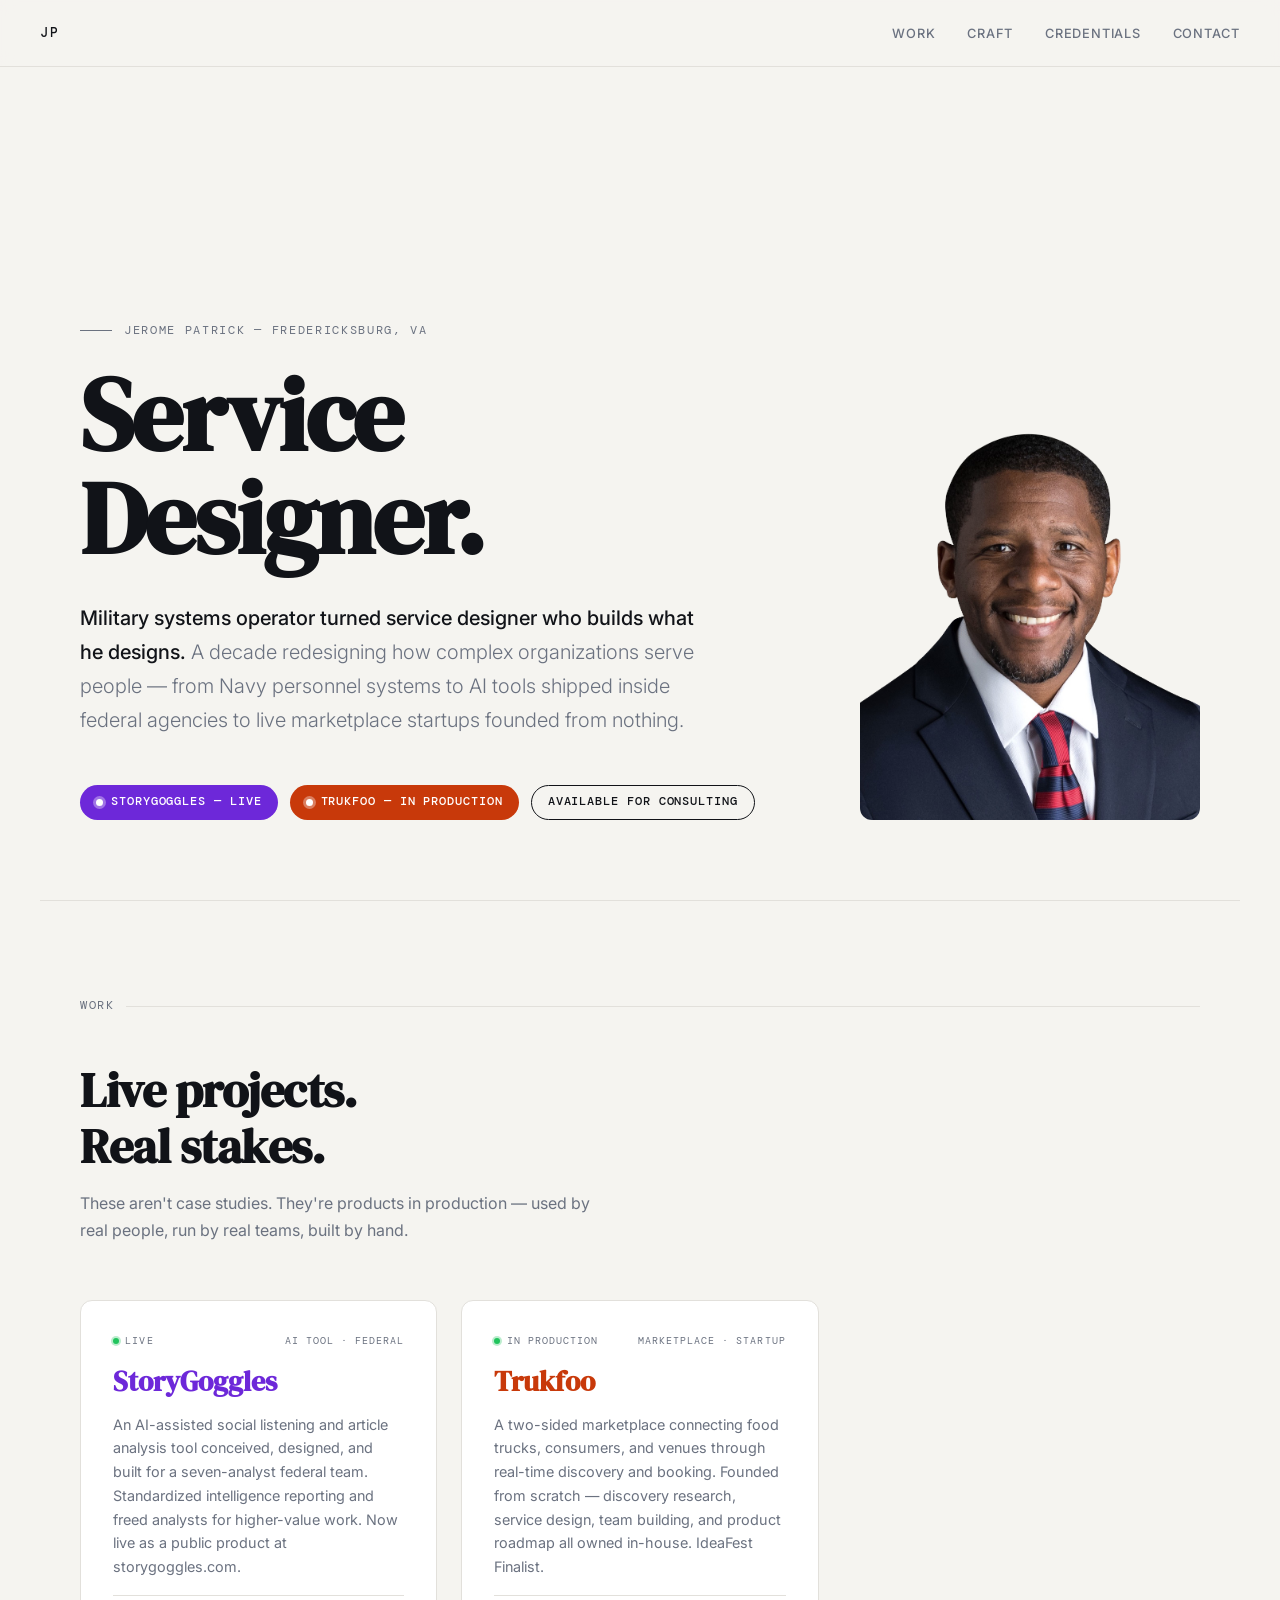
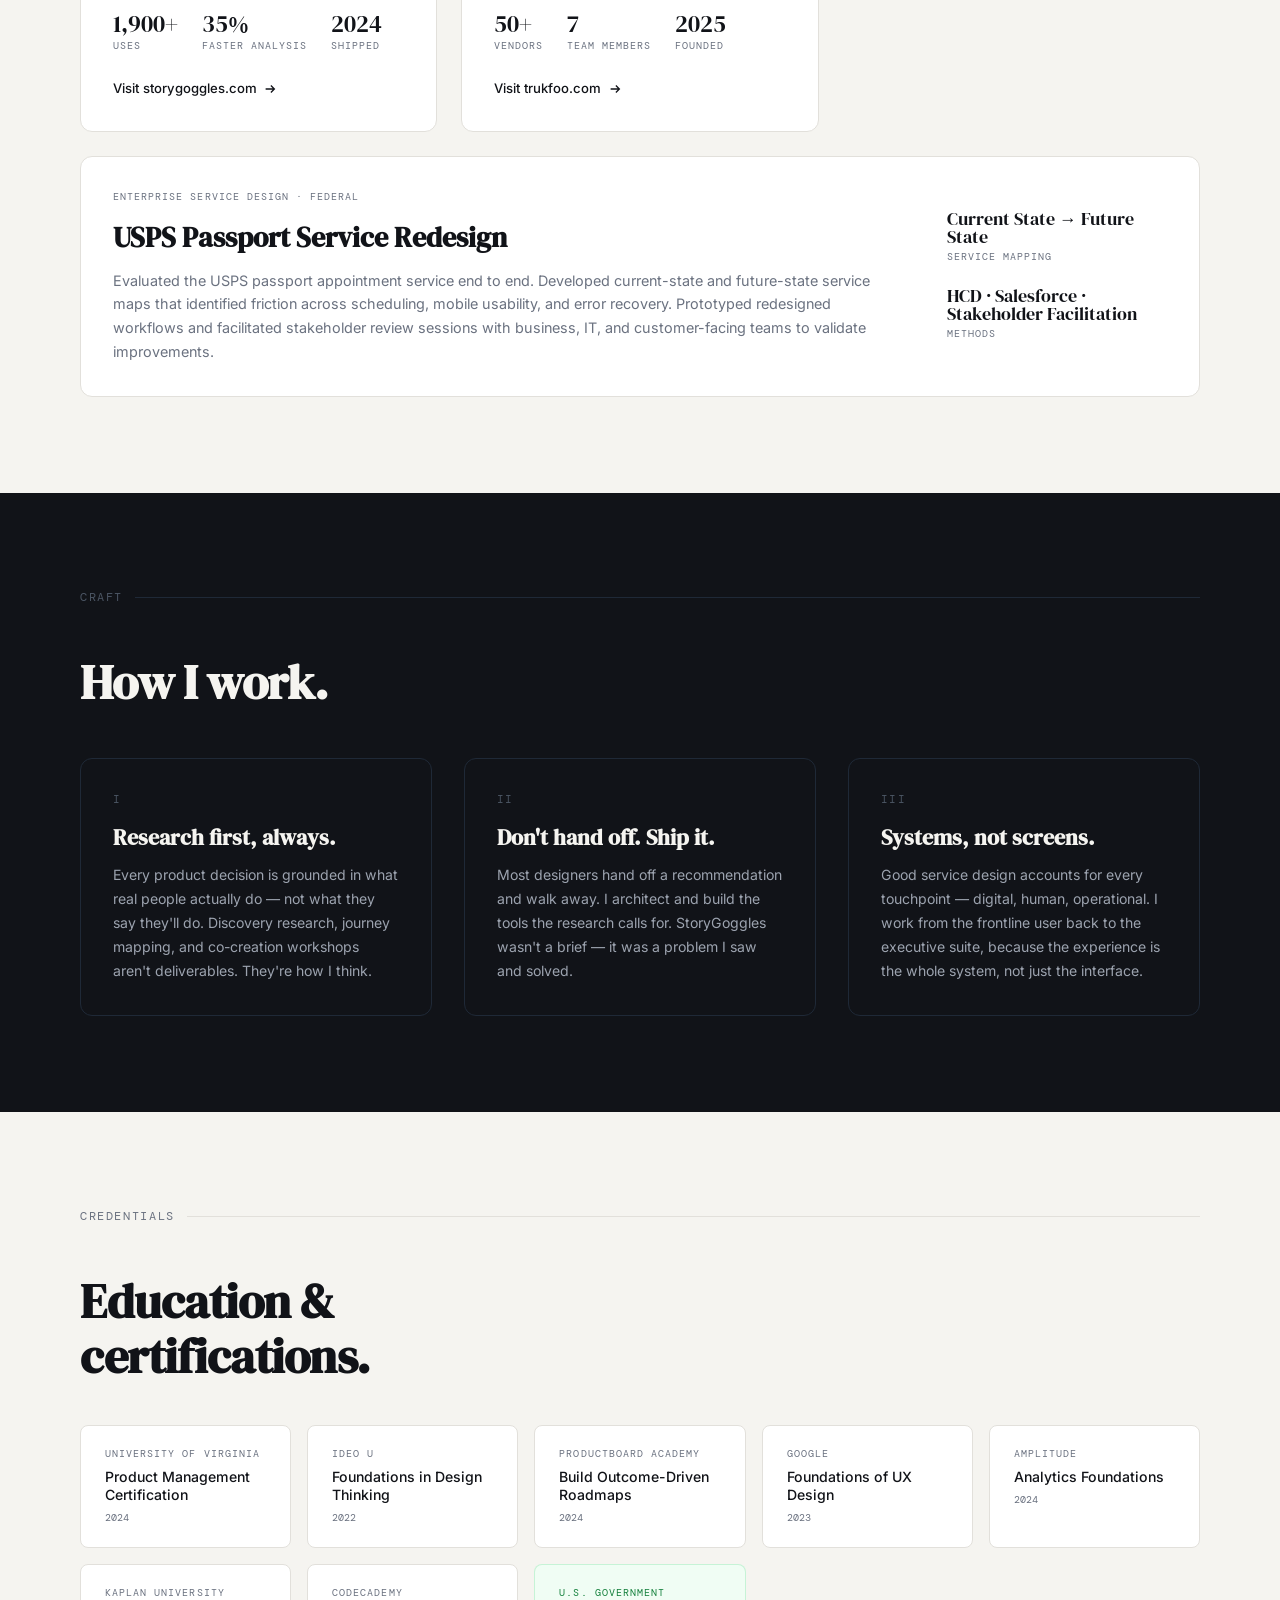
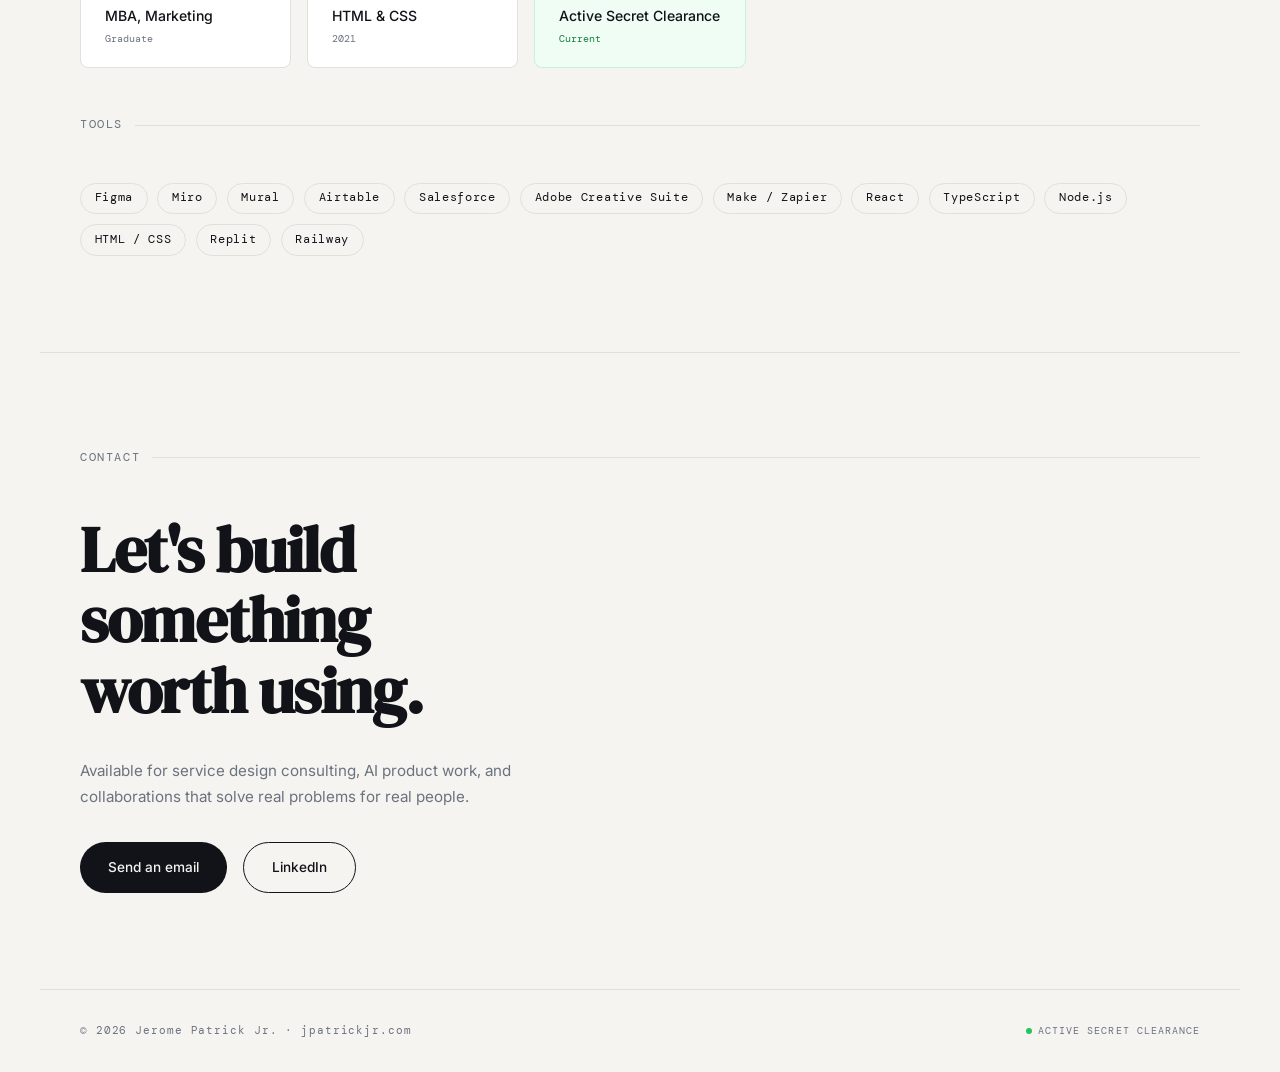
==== index.html @ e1d21bec "Add files via upload" ====
<!DOCTYPE html>
<html lang="en">
<head>
  <meta charset="UTF-8" />
  <meta name="viewport" content="width=device-width, initial-scale=1.0" />
  <title>Jerome Patrick — Service Designer & Product Builder</title>
  <link rel="preconnect" href="https://fonts.googleapis.com" />
  <link rel="preconnect" href="https://fonts.gstatic.com" crossorigin />
  <link href="https://fonts.googleapis.com/css2?family=DM+Serif+Display:ital@0;1&family=Inter:wght@300;400;500;600&family=DM+Mono:wght@400;500&display=swap" rel="stylesheet" />
  <style>
    *, *::before, *::after { box-sizing: border-box; margin: 0; padding: 0; }

    :root {
      --ink: #111318;
      --chalk: #F5F4F0;
      --rust: #C8390A;
      --grape: #6D28D9;
      --slate: #6B7280;
      --rule: #E2E0DB;
      --white: #ffffff;
    }

    html { scroll-behavior: smooth; }

    body {
      background: var(--chalk);
      color: var(--ink);
      font-family: 'Inter', sans-serif;
      font-size: 16px;
      line-height: 1.6;
      -webkit-font-smoothing: antialiased;
    }

    /* NAV */
    nav {
      position: fixed;
      top: 0; left: 0; right: 0;
      z-index: 100;
      display: flex;
      justify-content: space-between;
      align-items: center;
      padding: 1.25rem 2.5rem;
      background: rgba(245, 244, 240, 0.92);
      backdrop-filter: blur(8px);
      border-bottom: 1px solid var(--rule);
    }

    .nav-mark {
      font-family: 'DM Mono', monospace;
      font-size: 0.8rem;
      font-weight: 500;
      letter-spacing: 0.12em;
      text-transform: uppercase;
      color: var(--ink);
      text-decoration: none;
    }

    .nav-links {
      display: flex;
      gap: 2rem;
      list-style: none;
    }

    .nav-links a {
      font-size: 0.8rem;
      font-weight: 500;
      letter-spacing: 0.06em;
      text-transform: uppercase;
      color: var(--slate);
      text-decoration: none;
      transition: color 0.2s;
    }

    .nav-links a:hover { color: var(--ink); }

    /* HERO */
    .hero {
      min-height: 100vh;
      display: grid;
      grid-template-columns: 1fr 380px;
      gap: 4rem;
      align-items: flex-end;
      padding: 0 2.5rem 5rem;
      padding-top: 6rem;
      max-width: 1200px;
      margin: 0 auto;
    }

    .hero-content {
      display: flex;
      flex-direction: column;
      justify-content: flex-end;
    }

    .hero-photo-wrap {
      display: flex;
      align-items: flex-end;
      justify-content: flex-end;
    }

    .hero-photo {
      width: 340px;
      height: 420px;
      object-fit: cover;
      object-position: center top;
      border-radius: 12px;
      filter: grayscale(8%);
    }

    .hero-eyebrow {
      font-family: 'DM Mono', monospace;
      font-size: 0.75rem;
      letter-spacing: 0.14em;
      text-transform: uppercase;
      color: var(--slate);
      margin-bottom: 1.5rem;
      display: flex;
      align-items: center;
      gap: 0.75rem;
    }

    .hero-eyebrow::before {
      content: '';
      display: inline-block;
      width: 2rem;
      height: 1px;
      background: var(--slate);
    }

    .hero-name {
      font-family: 'DM Serif Display', serif;
      font-size: clamp(3.5rem, 8vw, 7.5rem);
      line-height: 1;
      letter-spacing: -0.02em;
      color: var(--ink);
      margin-bottom: 2rem;
    }

    .hero-thesis {
      font-size: clamp(1rem, 2vw, 1.25rem);
      font-weight: 300;
      color: var(--slate);
      max-width: 52ch;
      line-height: 1.7;
      margin-bottom: 3rem;
    }

    .hero-thesis em {
      font-style: normal;
      color: var(--ink);
      font-weight: 500;
    }

    .hero-pills {
      display: flex;
      gap: 0.75rem;
      flex-wrap: wrap;
    }

    .pill {
      display: inline-flex;
      align-items: center;
      gap: 0.5rem;
      padding: 0.45rem 1rem;
      border-radius: 999px;
      font-family: 'DM Mono', monospace;
      font-size: 0.72rem;
      letter-spacing: 0.08em;
      text-transform: uppercase;
      text-decoration: none;
      font-weight: 500;
      transition: opacity 0.2s;
    }

    .pill:hover { opacity: 0.75; }

    .pill-rust {
      background: var(--rust);
      color: var(--white);
    }

    .pill-grape {
      background: var(--grape);
      color: var(--white);
    }

    .pill-outline {
      background: transparent;
      color: var(--ink);
      border: 1.5px solid var(--ink);
    }

    .pulse {
      width: 7px;
      height: 7px;
      border-radius: 50%;
      background: currentColor;
      position: relative;
      flex-shrink: 0;
    }

    .pulse::after {
      content: '';
      position: absolute;
      inset: -3px;
      border-radius: 50%;
      background: currentColor;
      opacity: 0.35;
      animation: pulse 2s ease-in-out infinite;
    }

    @keyframes pulse {
      0%, 100% { transform: scale(1); opacity: 0.35; }
      50% { transform: scale(1.8); opacity: 0; }
    }

    /* SECTION SHARED */
    section {
      padding: 6rem 2.5rem;
      max-width: 1200px;
      margin: 0 auto;
    }

    .section-label {
      font-family: 'DM Mono', monospace;
      font-size: 0.72rem;
      letter-spacing: 0.14em;
      text-transform: uppercase;
      color: var(--slate);
      margin-bottom: 3rem;
      display: flex;
      align-items: center;
      gap: 0.75rem;
    }

    .section-label::after {
      content: '';
      flex: 1;
      height: 1px;
      background: var(--rule);
    }

    .section-heading {
      font-family: 'DM Serif Display', serif;
      font-size: clamp(2rem, 4vw, 3rem);
      line-height: 1.15;
      letter-spacing: -0.01em;
      margin-bottom: 1rem;
    }

    /* WORK */
    .work-intro {
      font-size: 1rem;
      color: var(--slate);
      max-width: 52ch;
      margin-bottom: 3.5rem;
      line-height: 1.7;
    }

    .projects-grid {
      display: grid;
      grid-template-columns: repeat(auto-fit, minmax(320px, 1fr));
      gap: 1.5rem;
    }

    .project-card {
      background: var(--white);
      border: 1px solid var(--rule);
      border-radius: 12px;
      padding: 2rem;
      display: flex;
      flex-direction: column;
      gap: 1rem;
      transition: transform 0.2s, box-shadow 0.2s;
    }

    .project-card:hover {
      transform: translateY(-3px);
      box-shadow: 0 12px 40px rgba(17,19,24,0.08);
    }

    .card-top {
      display: flex;
      justify-content: space-between;
      align-items: flex-start;
    }

    .card-status {
      display: inline-flex;
      align-items: center;
      gap: 0.4rem;
      font-family: 'DM Mono', monospace;
      font-size: 0.65rem;
      letter-spacing: 0.1em;
      text-transform: uppercase;
      color: var(--slate);
    }

    .status-dot {
      width: 6px;
      height: 6px;
      border-radius: 50%;
      background: #22c55e;
      position: relative;
    }

    .status-dot::after {
      content: '';
      position: absolute;
      inset: -2px;
      border-radius: 50%;
      background: #22c55e;
      opacity: 0.3;
      animation: pulse 2s ease-in-out infinite;
    }

    .card-type {
      font-family: 'DM Mono', monospace;
      font-size: 0.65rem;
      letter-spacing: 0.1em;
      text-transform: uppercase;
      color: var(--slate);
    }

    .card-name {
      font-family: 'DM Serif Display', serif;
      font-size: 1.75rem;
      line-height: 1.1;
      color: var(--ink);
    }

    .card-name.rust { color: var(--rust); }
    .card-name.grape { color: var(--grape); }

    .card-desc {
      font-size: 0.9rem;
      color: var(--slate);
      line-height: 1.65;
      flex: 1;
    }

    .card-stats {
      display: flex;
      gap: 1.5rem;
      padding-top: 1rem;
      border-top: 1px solid var(--rule);
    }

    .stat {
      display: flex;
      flex-direction: column;
      gap: 0.15rem;
    }

    .stat-number {
      font-family: 'DM Serif Display', serif;
      font-size: 1.5rem;
      line-height: 1;
      color: var(--ink);
    }

    .stat-label {
      font-family: 'DM Mono', monospace;
      font-size: 0.62rem;
      letter-spacing: 0.1em;
      text-transform: uppercase;
      color: var(--slate);
    }

    .card-link {
      display: inline-flex;
      align-items: center;
      gap: 0.4rem;
      font-size: 0.82rem;
      font-weight: 500;
      color: var(--ink);
      text-decoration: none;
      margin-top: 0.5rem;
      transition: gap 0.2s;
    }

    .card-link:hover { gap: 0.7rem; }

    .card-link svg {
      width: 14px;
      height: 14px;
    }

    /* enterprise card */
    .project-card.enterprise {
      grid-column: 1 / -1;
      flex-direction: row;
      gap: 3rem;
      align-items: center;
    }

    .enterprise-content { flex: 1; }
    .enterprise-meta { 
      flex: 0 0 220px;
      display: flex;
      flex-direction: column;
      gap: 1.5rem;
    }

    /* CRAFT */
    .craft-bg {
      background: var(--ink);
      max-width: 100%;
      padding: 6rem 0;
    }

    .craft-inner {
      max-width: 1200px;
      margin: 0 auto;
      padding: 0 2.5rem;
    }

    .craft-bg .section-label { color: #4B5563; }
    .craft-bg .section-label::after { background: #1F2937; }
    .craft-bg .section-heading { color: var(--chalk); }

    .principles {
      display: grid;
      grid-template-columns: repeat(auto-fit, minmax(260px, 1fr));
      gap: 2rem;
      margin-top: 3rem;
    }

    .principle {
      padding: 2rem;
      border: 1px solid #1F2937;
      border-radius: 12px;
    }

    .principle-num {
      font-family: 'DM Mono', monospace;
      font-size: 0.7rem;
      letter-spacing: 0.12em;
      color: #4B5563;
      margin-bottom: 1rem;
    }

    .principle-title {
      font-family: 'DM Serif Display', serif;
      font-size: 1.35rem;
      color: var(--chalk);
      margin-bottom: 0.75rem;
      line-height: 1.2;
    }

    .principle-body {
      font-size: 0.88rem;
      color: #9CA3AF;
      line-height: 1.7;
    }

    /* CREDENTIALS */
    .creds-grid {
      display: grid;
      grid-template-columns: repeat(auto-fit, minmax(200px, 1fr));
      gap: 1rem;
      margin-top: 2.5rem;
    }

    .cred-item {
      padding: 1.25rem 1.5rem;
      background: var(--white);
      border: 1px solid var(--rule);
      border-radius: 8px;
    }

    .cred-issuer {
      font-family: 'DM Mono', monospace;
      font-size: 0.65rem;
      letter-spacing: 0.1em;
      text-transform: uppercase;
      color: var(--slate);
      margin-bottom: 0.35rem;
    }

    .cred-name {
      font-size: 0.88rem;
      font-weight: 500;
      color: var(--ink);
      line-height: 1.3;
    }

    .cred-year {
      font-family: 'DM Mono', monospace;
      font-size: 0.65rem;
      color: var(--slate);
      margin-top: 0.35rem;
    }

    /* TOOLS */
    .tools-row {
      display: flex;
      flex-wrap: wrap;
      gap: 0.6rem;
      margin-top: 2rem;
    }

    .tool-tag {
      padding: 0.35rem 0.85rem;
      background: var(--chalk);
      border: 1px solid var(--rule);
      border-radius: 999px;
      font-family: 'DM Mono', monospace;
      font-size: 0.72rem;
      letter-spacing: 0.06em;
      color: var(--ink);
    }

    /* CONTACT */
    .contact-wrap {
      display: flex;
      flex-direction: column;
      align-items: flex-start;
      gap: 2rem;
    }

    .contact-heading {
      font-family: 'DM Serif Display', serif;
      font-size: clamp(2.5rem, 5vw, 4rem);
      line-height: 1.1;
      letter-spacing: -0.02em;
      max-width: 14ch;
    }

    .contact-sub {
      font-size: 0.95rem;
      color: var(--slate);
      max-width: 44ch;
      line-height: 1.7;
    }

    .contact-links {
      display: flex;
      gap: 1rem;
      flex-wrap: wrap;
    }

    .btn-primary {
      display: inline-flex;
      align-items: center;
      gap: 0.5rem;
      padding: 0.85rem 1.75rem;
      background: var(--ink);
      color: var(--chalk);
      border-radius: 999px;
      font-size: 0.85rem;
      font-weight: 500;
      text-decoration: none;
      transition: opacity 0.2s;
    }

    .btn-primary:hover { opacity: 0.8; }

    .btn-secondary {
      display: inline-flex;
      align-items: center;
      gap: 0.5rem;
      padding: 0.85rem 1.75rem;
      background: transparent;
      color: var(--ink);
      border: 1.5px solid var(--ink);
      border-radius: 999px;
      font-size: 0.85rem;
      font-weight: 500;
      text-decoration: none;
      transition: background 0.2s, color 0.2s;
    }

    .btn-secondary:hover {
      background: var(--ink);
      color: var(--chalk);
    }

    /* FOOTER */
    footer {
      border-top: 1px solid var(--rule);
      padding: 2rem 2.5rem;
      display: flex;
      justify-content: space-between;
      align-items: center;
      max-width: 1200px;
      margin: 0 auto;
    }

    .footer-copy {
      font-family: 'DM Mono', monospace;
      font-size: 0.7rem;
      letter-spacing: 0.08em;
      color: var(--slate);
    }

    .footer-clearance {
      display: inline-flex;
      align-items: center;
      gap: 0.4rem;
      font-family: 'DM Mono', monospace;
      font-size: 0.65rem;
      letter-spacing: 0.1em;
      text-transform: uppercase;
      color: var(--slate);
    }

    .clearance-dot {
      width: 6px;
      height: 6px;
      border-radius: 50%;
      background: #22c55e;
    }

    /* DIVIDER */
    .full-rule {
      border: none;
      border-top: 1px solid var(--rule);
      margin: 0 2.5rem;
    }

    /* RESPONSIVE */
    @media (max-width: 768px) {
      nav { padding: 1rem 1.25rem; }
      .nav-links { display: none; }
      .hero {
        grid-template-columns: 1fr;
        padding: 6rem 1.25rem 4rem;
      }
      .hero-photo-wrap { display: none; }
      section { padding: 4rem 1.25rem; }
      .craft-inner { padding: 0 1.25rem; }
      .project-card.enterprise {
        flex-direction: column;
        gap: 1.5rem;
      }
      .enterprise-meta { flex: unset; width: 100%; flex-direction: row; flex-wrap: wrap; }
      footer { padding: 1.5rem 1.25rem; flex-direction: column; gap: 1rem; text-align: center; }
      .full-rule { margin: 0 1.25rem; }
    }

    @media (prefers-reduced-motion: reduce) {
      .pulse::after, .status-dot::after { animation: none; }
    }
  </style>
</head>
<body>

  <!-- NAV -->
  <nav>
    <a class="nav-mark" href="#">JP</a>
    <ul class="nav-links">
      <li><a href="#work">Work</a></li>
      <li><a href="#craft">Craft</a></li>
      <li><a href="#credentials">Credentials</a></li>
      <li><a href="#contact">Contact</a></li>
    </ul>
  </nav>

  <!-- HERO -->
  <div style="max-width:1200px;margin:0 auto;">
    <div class="hero">
      <div class="hero-content">
        <p class="hero-eyebrow">Jerome Patrick — Fredericksburg, VA</p>
        <h1 class="hero-name">Service<br>Designer.</h1>
        <p class="hero-thesis">
          <em>Military systems operator turned service designer who builds what he designs.</em>
          A decade redesigning how complex organizations serve people —
          from Navy personnel systems to AI tools shipped inside federal agencies
          to live marketplace startups founded from nothing.
        </p>
        <div class="hero-pills">
          <a href="https://www.storygoggles.com" target="_blank" class="pill pill-grape">
            <span class="pulse"></span> StoryGoggles — Live
          </a>
          <a href="https://www.trukfoo.com" target="_blank" class="pill pill-rust">
            <span class="pulse"></span> Trukfoo — In Production
          </a>
          <a href="#contact" class="pill pill-outline">Available for consulting</a>
        </div>
      </div>
      <div class="hero-photo-wrap">
        <img
          class="hero-photo"
          src="JeromePatrickNewProfilepic.png"
          alt="Jerome Patrick"
        />
      </div>
    </div>
  </div>

  <hr class="full-rule" />

  <!-- WORK -->
  <section id="work">
    <p class="section-label">Work</p>
    <h2 class="section-heading">Live projects.<br>Real stakes.</h2>
    <p class="work-intro">
      These aren't case studies. They're products in production —
      used by real people, run by real teams, built by hand.
    </p>

    <div class="projects-grid">

      <!-- StoryGoggles -->
      <div class="project-card">
        <div class="card-top">
          <span class="card-status"><span class="status-dot"></span> Live</span>
          <span class="card-type">AI Tool · Federal</span>
        </div>
        <h3 class="card-name grape">StoryGoggles</h3>
        <p class="card-desc">
          An AI-assisted social listening and article analysis tool conceived, designed,
          and built for a seven-analyst federal team. Standardized intelligence reporting
          and freed analysts for higher-value work. Now live as a public product at storygoggles.com.
        </p>
        <div class="card-stats">
          <div class="stat">
            <span class="stat-number">1,900+</span>
            <span class="stat-label">Uses</span>
          </div>
          <div class="stat">
            <span class="stat-number">35%</span>
            <span class="stat-label">Faster analysis</span>
          </div>
          <div class="stat">
            <span class="stat-number">2024</span>
            <span class="stat-label">Shipped</span>
          </div>
        </div>
        <a href="https://www.storygoggles.com" target="_blank" class="card-link">
          Visit storygoggles.com
          <svg viewBox="0 0 16 16" fill="none" stroke="currentColor" stroke-width="1.5">
            <path d="M3 8h10M9 4l4 4-4 4"/>
          </svg>
        </a>
      </div>

      <!-- Trukfoo -->
      <div class="project-card">
        <div class="card-top">
          <span class="card-status"><span class="status-dot"></span> In Production</span>
          <span class="card-type">Marketplace · Startup</span>
        </div>
        <h3 class="card-name rust">Trukfoo</h3>
        <p class="card-desc">
          A two-sided marketplace connecting food trucks, consumers, and venues through
          real-time discovery and booking. Founded from scratch — discovery research,
          service design, team building, and product roadmap all owned in-house.
          IdeaFest Finalist.
        </p>
        <div class="card-stats">
          <div class="stat">
            <span class="stat-number">50+</span>
            <span class="stat-label">Vendors</span>
          </div>
          <div class="stat">
            <span class="stat-number">7</span>
            <span class="stat-label">Team members</span>
          </div>
          <div class="stat">
            <span class="stat-number">2025</span>
            <span class="stat-label">Founded</span>
          </div>
        </div>
        <a href="https://www.trukfoo.com" target="_blank" class="card-link">
          Visit trukfoo.com
          <svg viewBox="0 0 16 16" fill="none" stroke="currentColor" stroke-width="1.5">
            <path d="M3 8h10M9 4l4 4-4 4"/>
          </svg>
        </a>
      </div>

      <!-- USPS Enterprise -->
      <div class="project-card enterprise">
        <div class="enterprise-content">
          <div class="card-top" style="margin-bottom:1rem;">
            <span class="card-type">Enterprise Service Design · Federal</span>
          </div>
          <h3 class="card-name" style="margin-bottom:1rem;">USPS Passport Service Redesign</h3>
          <p class="card-desc">
            Evaluated the USPS passport appointment service end to end. Developed current-state
            and future-state service maps that identified friction across scheduling, mobile usability,
            and error recovery. Prototyped redesigned workflows and facilitated stakeholder review
            sessions with business, IT, and customer-facing teams to validate improvements.
          </p>
        </div>
        <div class="enterprise-meta">
          <div class="stat">
            <span class="stat-number" style="font-size:1.1rem;">Current State → Future State</span>
            <span class="stat-label">Service Mapping</span>
          </div>
          <div class="stat">
            <span class="stat-number" style="font-size:1.1rem;">HCD · Salesforce · Stakeholder Facilitation</span>
            <span class="stat-label">Methods</span>
          </div>
        </div>
      </div>

    </div>
  </section>

  <!-- CRAFT -->
  <div class="craft-bg" id="craft">
    <div class="craft-inner">
      <p class="section-label">Craft</p>
      <h2 class="section-heading">How I work.</h2>
      <div class="principles">

        <div class="principle">
          <p class="principle-num">I</p>
          <h3 class="principle-title">Research first, always.</h3>
          <p class="principle-body">
            Every product decision is grounded in what real people actually do —
            not what they say they'll do. Discovery research, journey mapping,
            and co-creation workshops aren't deliverables. They're how I think.
          </p>
        </div>

        <div class="principle">
          <p class="principle-num">II</p>
          <h3 class="principle-title">Don't hand off. Ship it.</h3>
          <p class="principle-body">
            Most designers hand off a recommendation and walk away.
            I architect and build the tools the research calls for.
            StoryGoggles wasn't a brief — it was a problem I saw and solved.
          </p>
        </div>

        <div class="principle">
          <p class="principle-num">III</p>
          <h3 class="principle-title">Systems, not screens.</h3>
          <p class="principle-body">
            Good service design accounts for every touchpoint — digital, human,
            operational. I work from the frontline user back to the executive suite,
            because the experience is the whole system, not just the interface.
          </p>
        </div>

      </div>
    </div>
  </div>

  <!-- CREDENTIALS -->
  <section id="credentials">
    <p class="section-label">Credentials</p>
    <h2 class="section-heading">Education &<br>certifications.</h2>

    <div class="creds-grid">
      <div class="cred-item">
        <p class="cred-issuer">University of Virginia</p>
        <p class="cred-name">Product Management Certification</p>
        <p class="cred-year">2024</p>
      </div>
      <div class="cred-item">
        <p class="cred-issuer">IDEO U</p>
        <p class="cred-name">Foundations in Design Thinking</p>
        <p class="cred-year">2022</p>
      </div>
      <div class="cred-item">
        <p class="cred-issuer">Productboard Academy</p>
        <p class="cred-name">Build Outcome-Driven Roadmaps</p>
        <p class="cred-year">2024</p>
      </div>
      <div class="cred-item">
        <p class="cred-issuer">Google</p>
        <p class="cred-name">Foundations of UX Design</p>
        <p class="cred-year">2023</p>
      </div>
      <div class="cred-item">
        <p class="cred-issuer">Amplitude</p>
        <p class="cred-name">Analytics Foundations</p>
        <p class="cred-year">2024</p>
      </div>
      <div class="cred-item">
        <p class="cred-issuer">Kaplan University</p>
        <p class="cred-name">MBA, Marketing</p>
        <p class="cred-year">Graduate</p>
      </div>
      <div class="cred-item">
        <p class="cred-issuer">Codecademy</p>
        <p class="cred-name">HTML & CSS</p>
        <p class="cred-year">2021</p>
      </div>
      <div class="cred-item" style="border-color: #22c55e33; background: #f0fdf4;">
        <p class="cred-issuer" style="color:#15803d;">U.S. Government</p>
        <p class="cred-name">Active Secret Clearance</p>
        <p class="cred-year" style="color:#15803d;">Current</p>
      </div>
    </div>

    <div style="margin-top:3rem;">
      <p class="section-label">Tools</p>
      <div class="tools-row">
        <span class="tool-tag">Figma</span>
        <span class="tool-tag">Miro</span>
        <span class="tool-tag">Mural</span>
        <span class="tool-tag">Airtable</span>
        <span class="tool-tag">Salesforce</span>
        <span class="tool-tag">Adobe Creative Suite</span>
        <span class="tool-tag">Make / Zapier</span>
        <span class="tool-tag">React</span>
        <span class="tool-tag">TypeScript</span>
        <span class="tool-tag">Node.js</span>
        <span class="tool-tag">HTML / CSS</span>
        <span class="tool-tag">Replit</span>
        <span class="tool-tag">Railway</span>
      </div>
    </div>
  </section>

  <hr class="full-rule" />

  <!-- CONTACT -->
  <section id="contact">
    <p class="section-label">Contact</p>
    <div class="contact-wrap">
      <h2 class="contact-heading">Let's build something worth using.</h2>
      <p class="contact-sub">
        Available for service design consulting, AI product work,
        and collaborations that solve real problems for real people.
      </p>
      <div class="contact-links">
        <a href="mailto:jeromepatrickjr@gmail.com" class="btn-primary">
          Send an email
        </a>
        <a href="https://linkedin.com/in/jeromepatrickjr" target="_blank" class="btn-secondary">
          LinkedIn
        </a>
      </div>
    </div>
  </section>

  <!-- FOOTER -->
  <footer>
    <p class="footer-copy">© 2026 Jerome Patrick Jr. · jpatrickjr.com</p>
    <span class="footer-clearance">
      <span class="clearance-dot"></span>
      Active Secret Clearance
    </span>
  </footer>

</body>
</html>
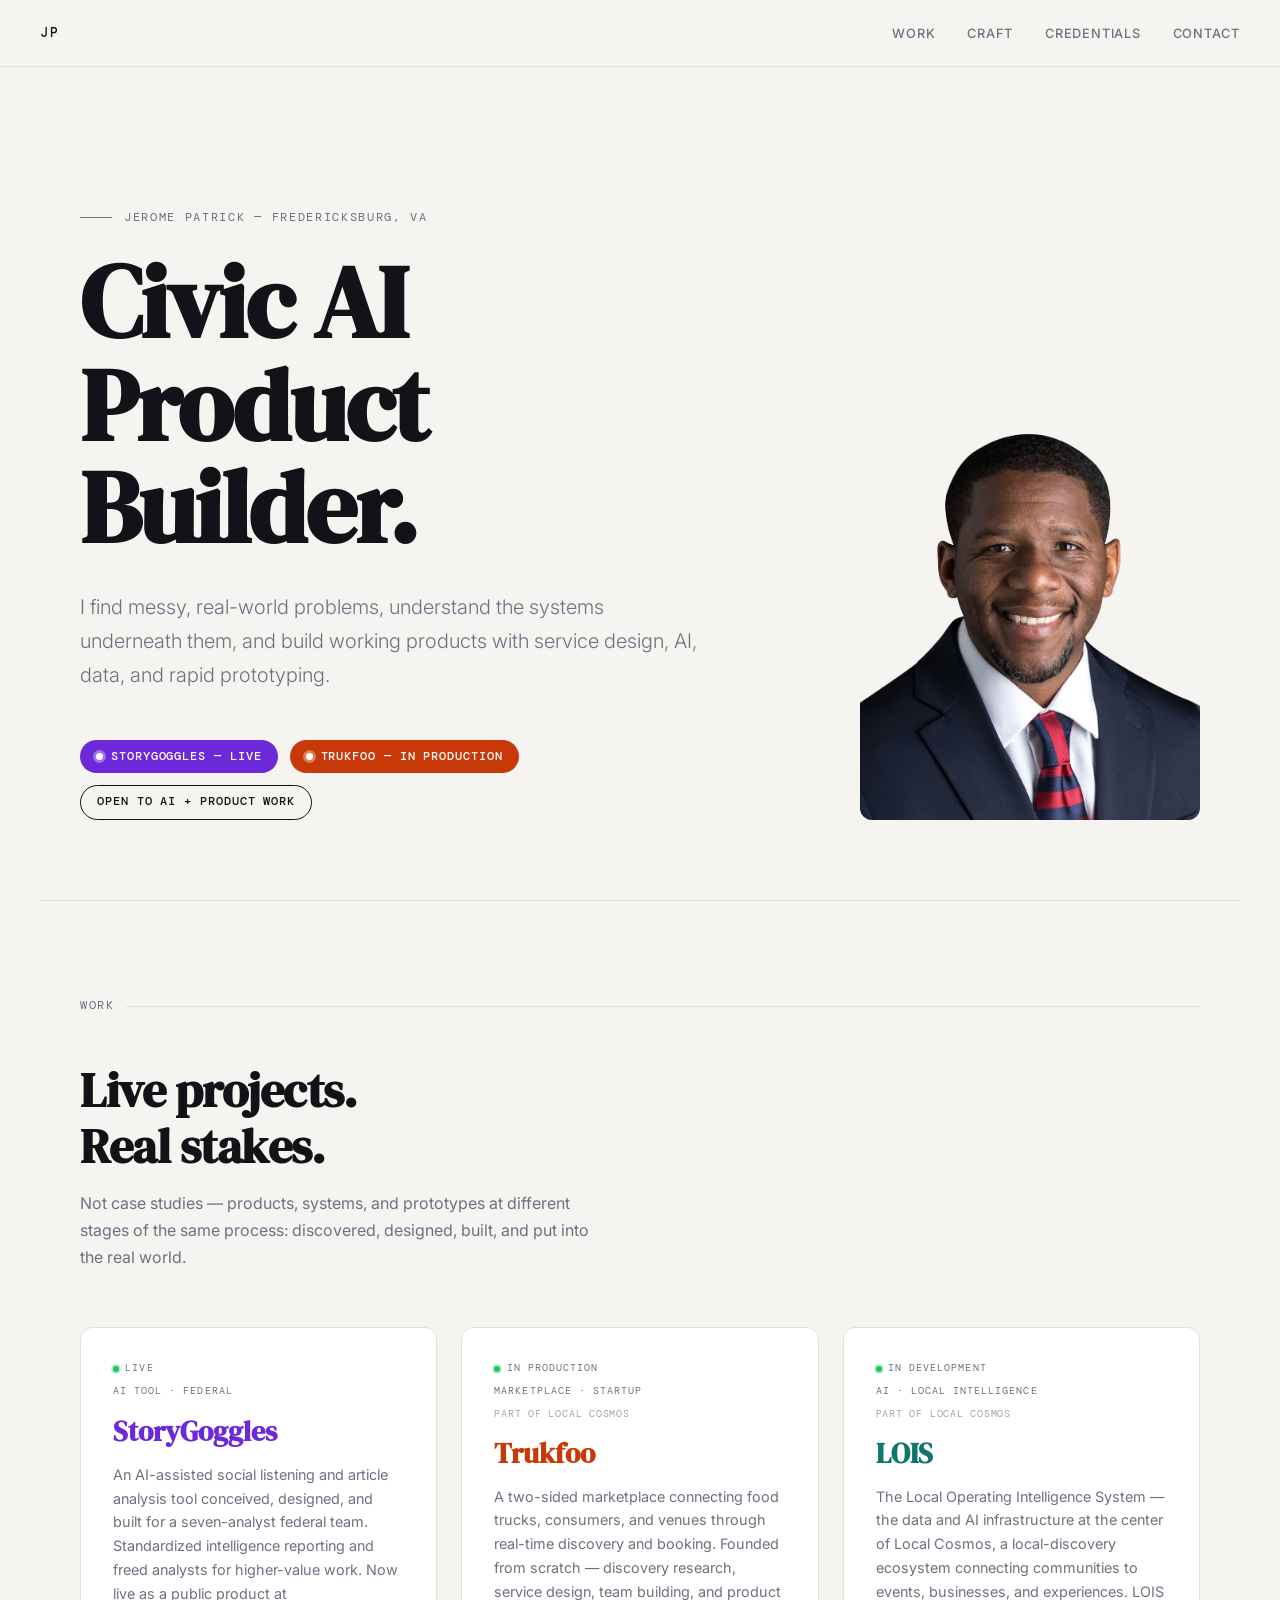
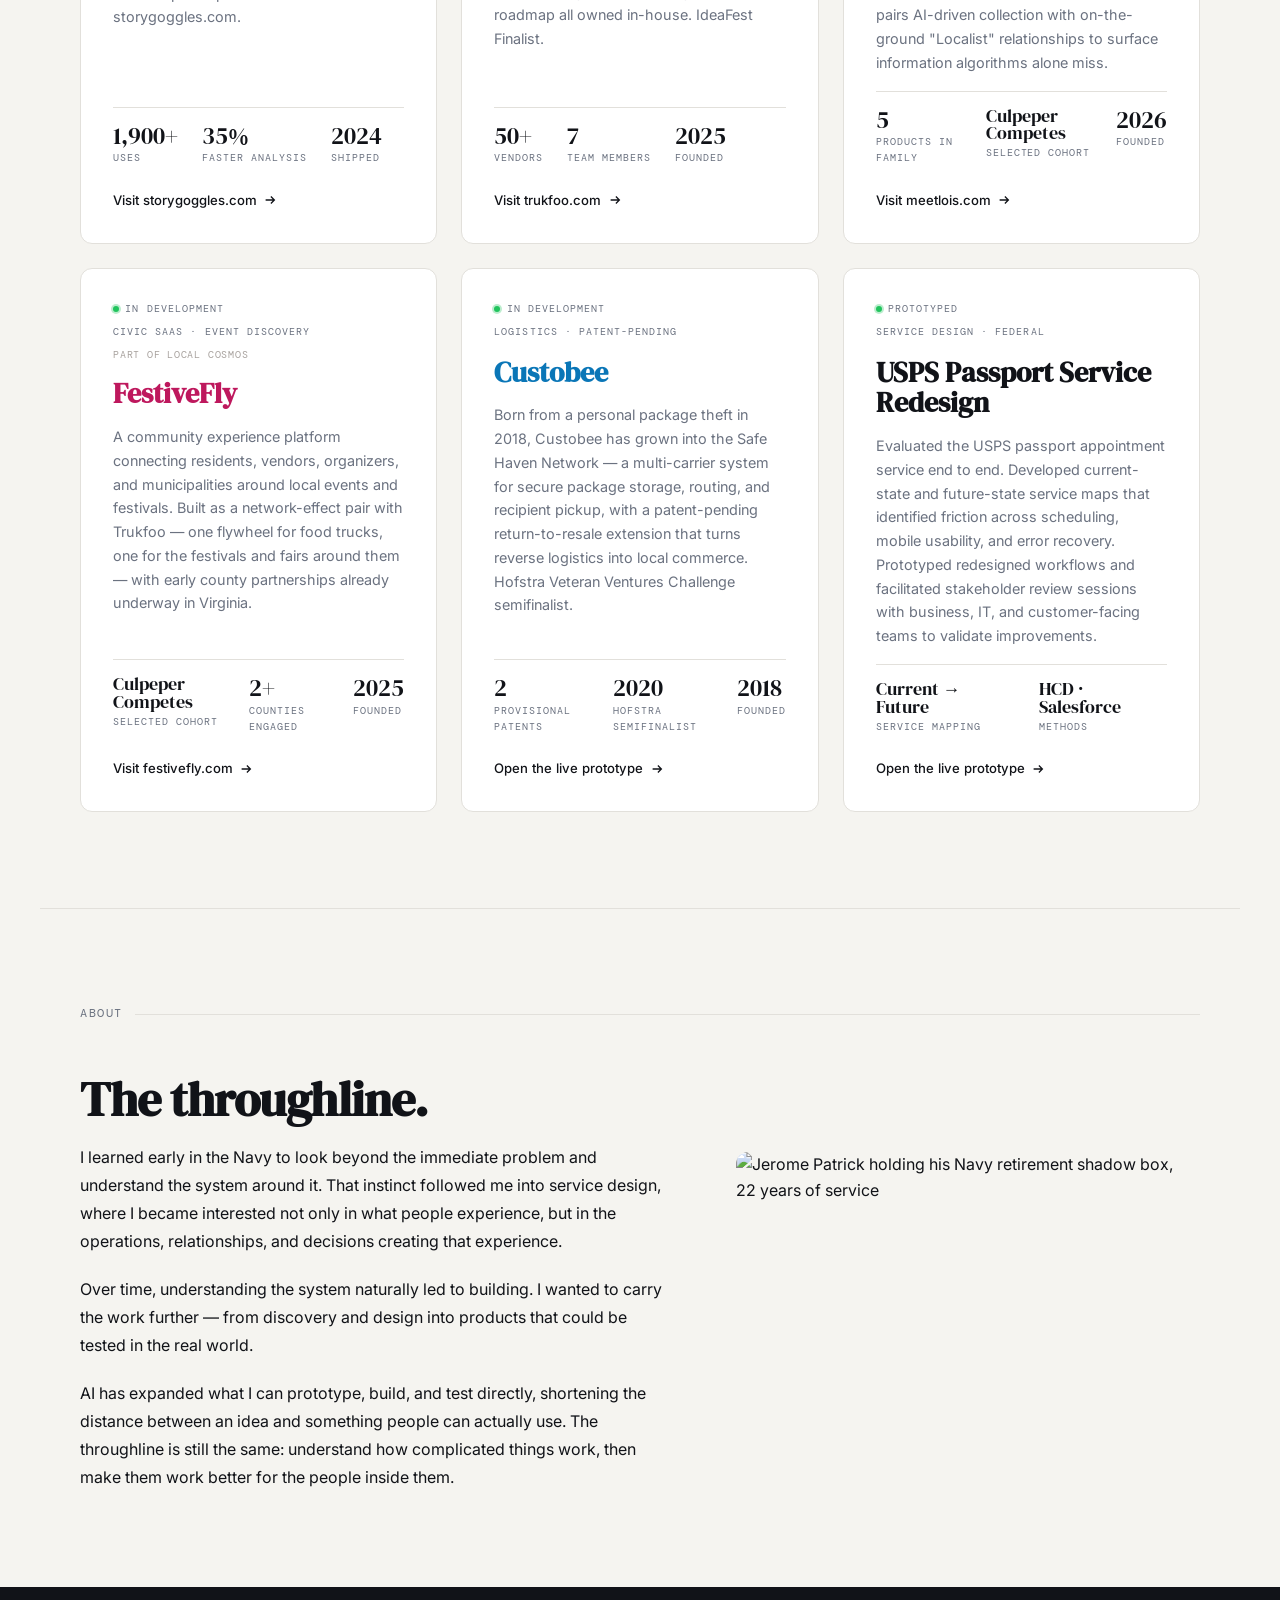
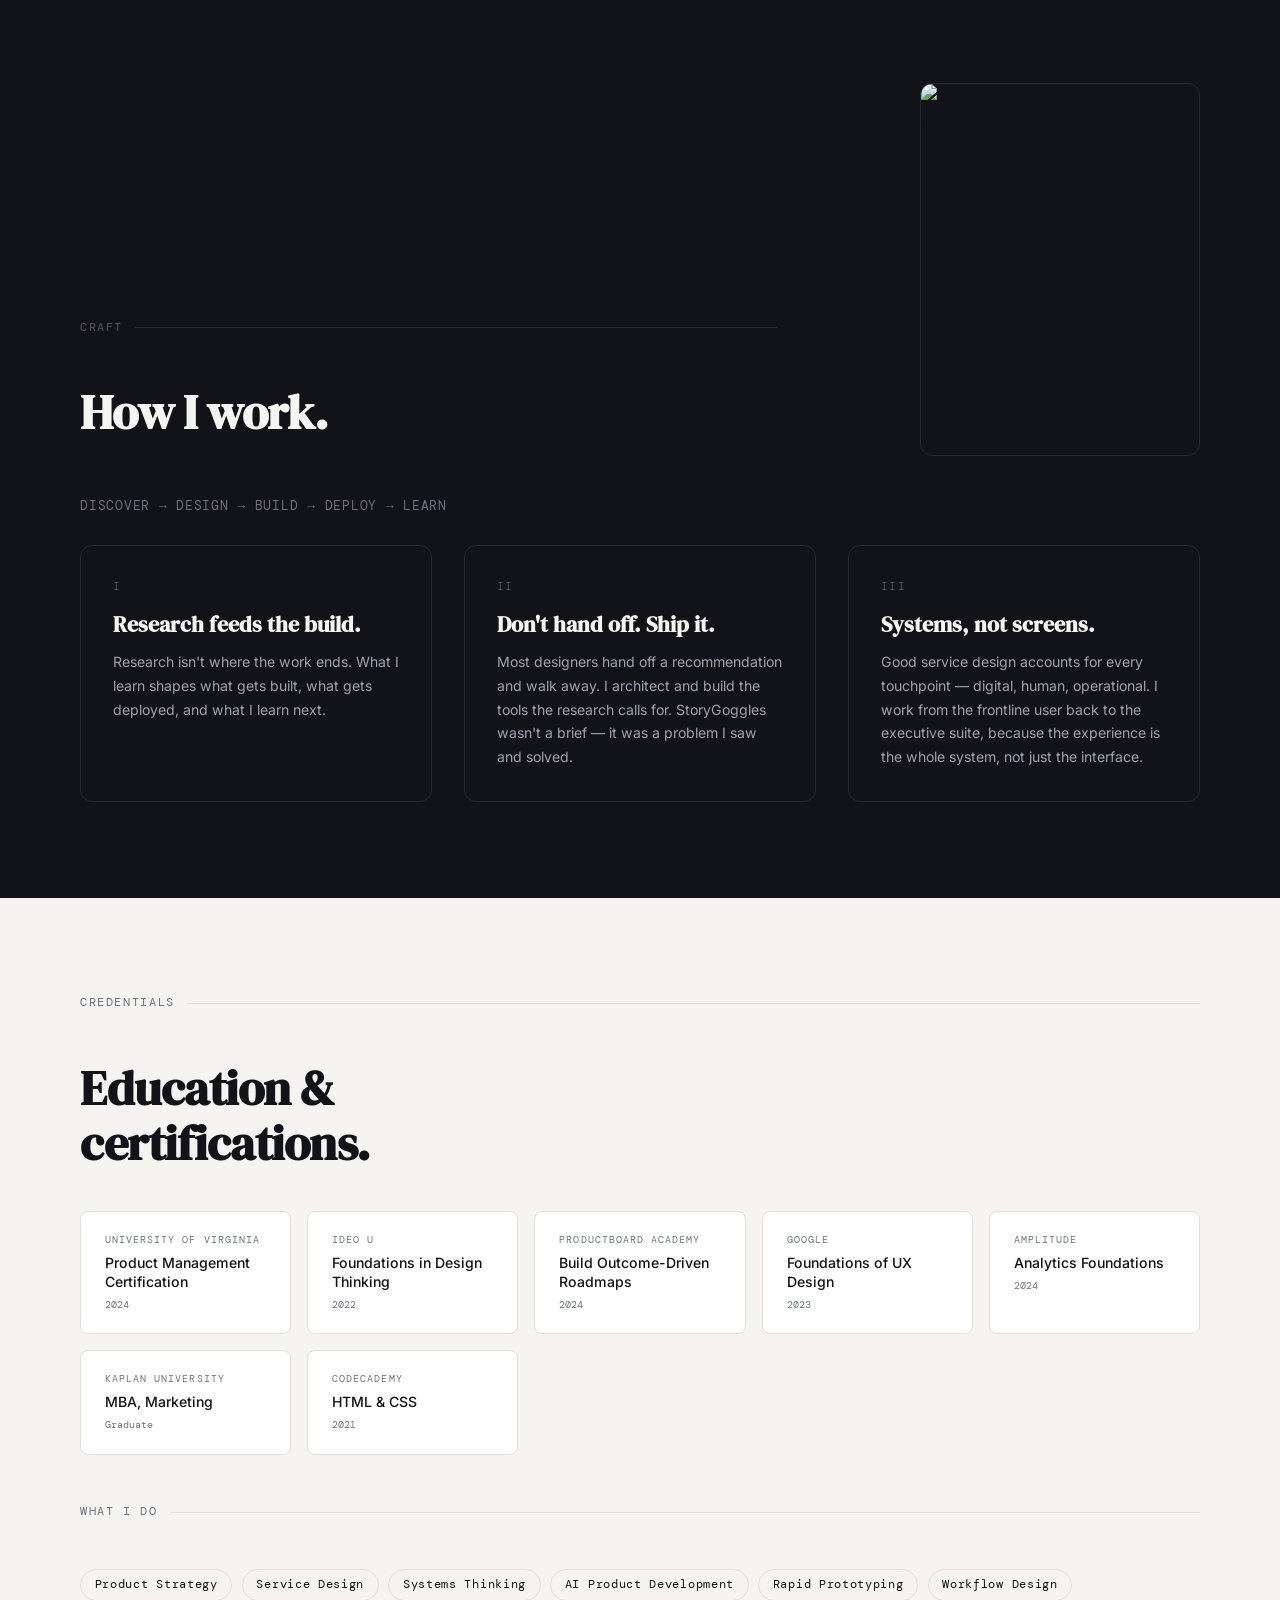
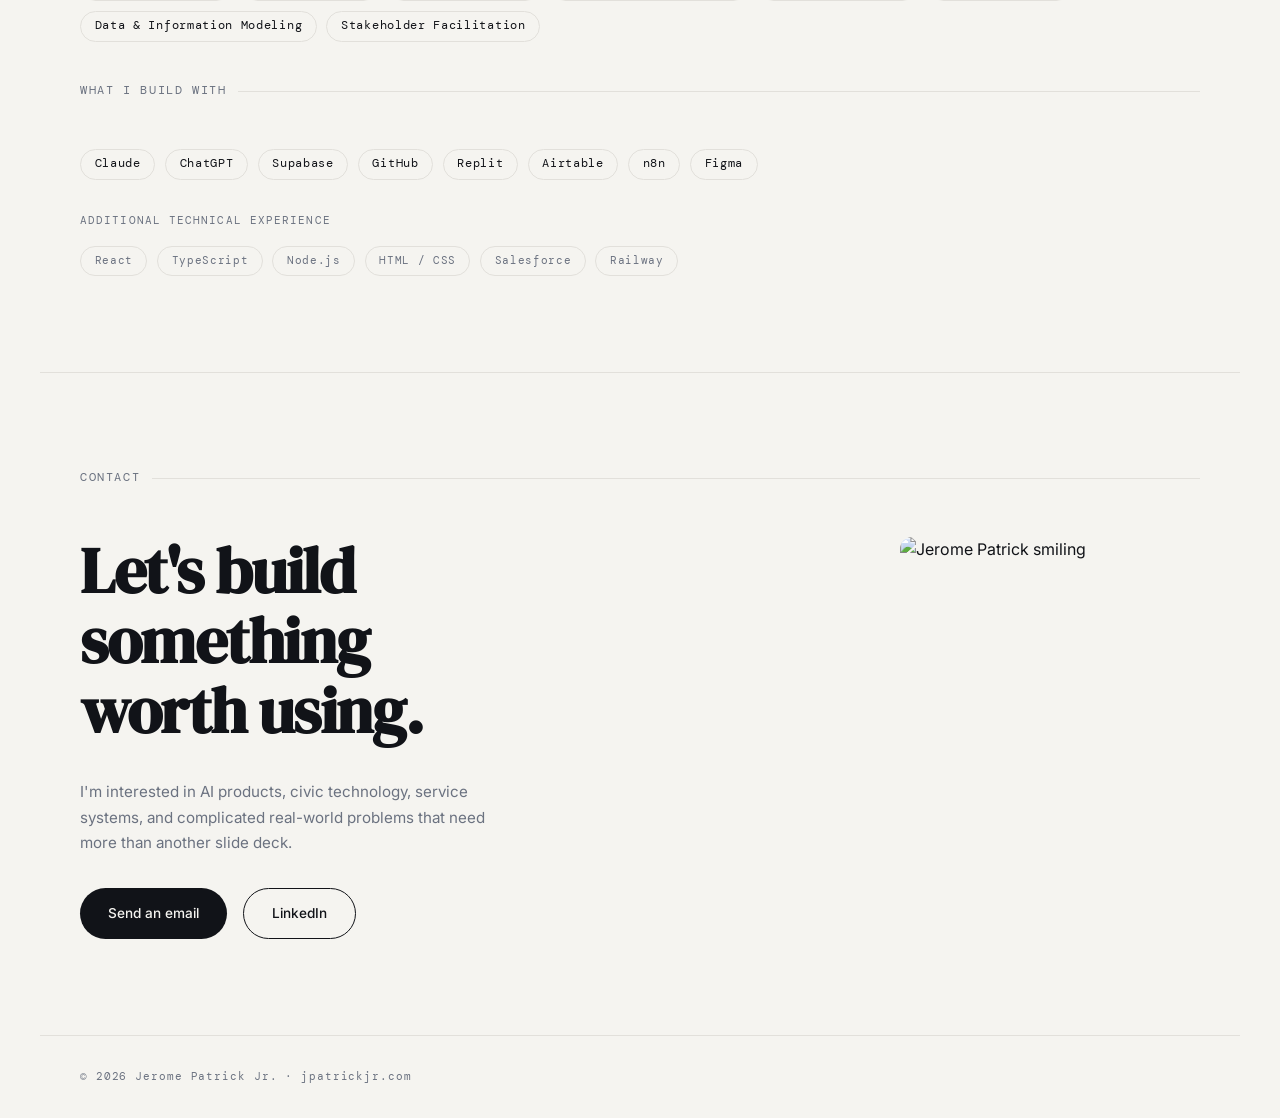
==== commit a16b3c4c: "Update to Page "Add About/contact/craft photos, update positioning copy") and click "Commit to main." ====
--- a/index.html
+++ b/index.html
@@ -3,7 +3,11 @@
 <head>
   <meta charset="UTF-8" />
   <meta name="viewport" content="width=device-width, initial-scale=1.0" />
-  <title>Jerome Patrick — Service Designer & Product Builder</title>
+  <title>Jerome Patrick Jr. — Civic AI Product Builder</title>
+  <meta name="description" content="Civic AI Product Builder working across service design, systems thinking, AI, data, and rapid prototyping to turn complicated real-world problems into working products." />
+  <meta property="og:title" content="Jerome Patrick Jr. — Civic AI Product Builder" />
+  <meta property="og:description" content="I find messy, real-world problems, understand the systems underneath them, and build working products with service design, AI, data, and rapid prototyping." />
+  <meta property="og:type" content="website" />
   <link rel="preconnect" href="https://fonts.googleapis.com" />
   <link rel="preconnect" href="https://fonts.gstatic.com" crossorigin />
   <link href="https://fonts.googleapis.com/css2?family=DM+Serif+Display:ital@0;1&family=Inter:wght@300;400;500;600&family=DM+Mono:wght@400;500&display=swap" rel="stylesheet" />
@@ -15,6 +19,9 @@
       --chalk: #F5F4F0;
       --rust: #C8390A;
       --grape: #6D28D9;
+      --amber: #0A76B7;
+      --teal: #0F766E;
+      --coral: #BE185D;
       --slate: #6B7280;
       --rule: #E2E0DB;
       --white: #ffffff;
@@ -257,6 +264,41 @@
       line-height: 1.7;
     }
 
+    /* ABOUT */
+    .about-grid {
+      display: grid;
+      grid-template-columns: 1.2fr 1fr;
+      gap: 3rem;
+      align-items: center;
+    }
+
+    .about-body {
+      display: flex;
+      flex-direction: column;
+      gap: 1.25rem;
+    }
+
+    .about-body p {
+      font-size: 1rem;
+      color: var(--ink);
+      line-height: 1.75;
+    }
+
+    .about-photo-wrap {
+      display: flex;
+      justify-content: center;
+    }
+
+    .about-photo {
+      width: 100%;
+      max-width: 440px;
+      aspect-ratio: 4/3;
+      object-fit: cover;
+      object-position: center 30%;
+      border-radius: 12px;
+      filter: grayscale(8%);
+    }
+
     .projects-grid {
       display: grid;
       grid-template-columns: repeat(auto-fit, minmax(320px, 1fr));
@@ -281,8 +323,9 @@
 
     .card-top {
       display: flex;
-      justify-content: space-between;
+      flex-direction: column;
       align-items: flex-start;
+      gap: 0.4rem;
     }
 
     .card-status {
@@ -322,6 +365,14 @@
       color: var(--slate);
     }
 
+    .local-cosmos-tag {
+      font-family: 'DM Mono', monospace;
+      font-size: 0.6rem;
+      letter-spacing: 0.08em;
+      text-transform: uppercase;
+      color: #A8A29E;
+    }
+
     .card-name {
       font-family: 'DM Serif Display', serif;
       font-size: 1.75rem;
@@ -331,6 +382,9 @@
 
     .card-name.rust { color: var(--rust); }
     .card-name.grape { color: var(--grape); }
+    .card-name.amber { color: var(--amber); }
+    .card-name.teal { color: var(--teal); }
+    .card-name.coral { color: var(--coral); }
 
     .card-desc {
       font-size: 0.9rem;
@@ -386,22 +440,6 @@
       height: 14px;
     }
 
-    /* enterprise card */
-    .project-card.enterprise {
-      grid-column: 1 / -1;
-      flex-direction: row;
-      gap: 3rem;
-      align-items: center;
-    }
-
-    .enterprise-content { flex: 1; }
-    .enterprise-meta { 
-      flex: 0 0 220px;
-      display: flex;
-      flex-direction: column;
-      gap: 1.5rem;
-    }
-
     /* CRAFT */
     .craft-bg {
       background: var(--ink);
@@ -419,11 +457,43 @@
     .craft-bg .section-label::after { background: #1F2937; }
     .craft-bg .section-heading { color: var(--chalk); }
 
+    .craft-header {
+      display: grid;
+      grid-template-columns: 1.3fr 0.7fr;
+      gap: 3rem;
+      align-items: end;
+    }
+
+    .craft-photo-wrap {
+      display: flex;
+      justify-content: flex-end;
+    }
+
+    .craft-photo {
+      width: 100%;
+      max-width: 280px;
+      aspect-ratio: 3/4;
+      object-fit: cover;
+      object-position: center 20%;
+      border-radius: 12px;
+      border: 1px solid #1F2937;
+      filter: grayscale(15%);
+    }
+
+    .operating-loop {
+      font-family: 'DM Mono', monospace;
+      font-size: 0.8rem;
+      letter-spacing: 0.06em;
+      text-transform: uppercase;
+      color: #6B7280;
+      margin-top: 2.5rem;
+    }
+
     .principles {
       display: grid;
       grid-template-columns: repeat(auto-fit, minmax(260px, 1fr));
       gap: 2rem;
-      margin-top: 3rem;
+      margin-top: 1.75rem;
     }
 
     .principle {
@@ -511,12 +581,49 @@
       color: var(--ink);
     }
 
+    .tool-tag-secondary {
+      background: transparent;
+      border: 1px solid var(--rule);
+      color: var(--slate);
+      font-size: 0.68rem;
+    }
+
+    .subsection-label {
+      font-family: 'DM Mono', monospace;
+      font-size: 0.68rem;
+      letter-spacing: 0.1em;
+      text-transform: uppercase;
+      color: var(--slate);
+    }
+
     /* CONTACT */
+    .contact-grid {
+      display: grid;
+      grid-template-columns: 1.3fr 0.7fr;
+      gap: 3rem;
+      align-items: center;
+    }
+
     .contact-wrap {
       display: flex;
       flex-direction: column;
       align-items: flex-start;
       gap: 2rem;
+    }
+
+    .contact-photo-wrap {
+      display: flex;
+      justify-content: flex-end;
+    }
+
+    .contact-photo {
+      width: 100%;
+      max-width: 300px;
+      aspect-ratio: 3/4;
+      object-fit: cover;
+      object-position: center 15%;
+      border-radius: 12px;
+      filter: grayscale(8%);
     }
 
     .contact-heading {
@@ -628,13 +735,18 @@
         padding: 6rem 1.25rem 4rem;
       }
       .hero-photo-wrap { display: none; }
+      .contact-grid { grid-template-columns: 1fr; gap: 2rem; }
+      .contact-photo-wrap { justify-content: flex-start; order: 2; }
+      .contact-photo { max-width: 220px; }
+      .about-grid { grid-template-columns: 1fr; gap: 1.75rem; }
+      .about-photo-wrap { justify-content: flex-start; }
+      .about-photo { max-width: 280px; }
+      .craft-header { grid-template-columns: 1fr; gap: 1.5rem; }
+      .craft-photo-wrap { justify-content: flex-start; }
+      .craft-photo { max-width: 200px; }
+      .operating-loop { font-size: 0.68rem; letter-spacing: 0.03em; }
       section { padding: 4rem 1.25rem; }
       .craft-inner { padding: 0 1.25rem; }
-      .project-card.enterprise {
-        flex-direction: column;
-        gap: 1.5rem;
-      }
-      .enterprise-meta { flex: unset; width: 100%; flex-direction: row; flex-wrap: wrap; }
       footer { padding: 1.5rem 1.25rem; flex-direction: column; gap: 1rem; text-align: center; }
       .full-rule { margin: 0 1.25rem; }
     }
@@ -662,21 +774,19 @@
     <div class="hero">
       <div class="hero-content">
         <p class="hero-eyebrow">Jerome Patrick — Fredericksburg, VA</p>
-        <h1 class="hero-name">Service<br>Designer.</h1>
+        <h1 class="hero-name">Civic AI<br>Product Builder.</h1>
         <p class="hero-thesis">
-          <em>Military systems operator turned service designer who builds what he designs.</em>
-          A decade redesigning how complex organizations serve people —
-          from Navy personnel systems to AI tools shipped inside federal agencies
-          to live marketplace startups founded from nothing.
+          I find messy, real-world problems, understand the systems underneath them,
+          and build working products with service design, AI, data, and rapid prototyping.
         </p>
         <div class="hero-pills">
-          <a href="https://www.storygoggles.com" target="_blank" class="pill pill-grape">
+          <a href="https://story-goggles--jeromepatrickjr.replit.app/" target="_blank" class="pill pill-grape">
             <span class="pulse"></span> StoryGoggles — Live
           </a>
           <a href="https://www.trukfoo.com" target="_blank" class="pill pill-rust">
             <span class="pulse"></span> Trukfoo — In Production
           </a>
-          <a href="#contact" class="pill pill-outline">Available for consulting</a>
+          <a href="#contact" class="pill pill-outline">Open to AI + Product Work</a>
         </div>
       </div>
       <div class="hero-photo-wrap">
@@ -696,8 +806,8 @@
     <p class="section-label">Work</p>
     <h2 class="section-heading">Live projects.<br>Real stakes.</h2>
     <p class="work-intro">
-      These aren't case studies. They're products in production —
-      used by real people, run by real teams, built by hand.
+      Not case studies — products, systems, and prototypes at different stages
+      of the same process: discovered, designed, built, and put into the real world.
     </p>
 
     <div class="projects-grid">
@@ -728,7 +838,7 @@
             <span class="stat-label">Shipped</span>
           </div>
         </div>
-        <a href="https://www.storygoggles.com" target="_blank" class="card-link">
+        <a href="https://story-goggles--jeromepatrickjr.replit.app/" target="_blank" class="card-link">
           Visit storygoggles.com
           <svg viewBox="0 0 16 16" fill="none" stroke="currentColor" stroke-width="1.5">
             <path d="M3 8h10M9 4l4 4-4 4"/>
@@ -741,6 +851,7 @@
         <div class="card-top">
           <span class="card-status"><span class="status-dot"></span> In Production</span>
           <span class="card-type">Marketplace · Startup</span>
+          <span class="local-cosmos-tag">Part of Local Cosmos</span>
         </div>
         <h3 class="card-name rust">Trukfoo</h3>
         <p class="card-desc">
@@ -771,49 +882,202 @@
         </a>
       </div>
 
-      <!-- USPS Enterprise -->
-      <div class="project-card enterprise">
-        <div class="enterprise-content">
-          <div class="card-top" style="margin-bottom:1rem;">
-            <span class="card-type">Enterprise Service Design · Federal</span>
-          </div>
-          <h3 class="card-name" style="margin-bottom:1rem;">USPS Passport Service Redesign</h3>
-          <p class="card-desc">
-            Evaluated the USPS passport appointment service end to end. Developed current-state
-            and future-state service maps that identified friction across scheduling, mobile usability,
-            and error recovery. Prototyped redesigned workflows and facilitated stakeholder review
-            sessions with business, IT, and customer-facing teams to validate improvements.
-          </p>
-        </div>
-        <div class="enterprise-meta">
-          <div class="stat">
-            <span class="stat-number" style="font-size:1.1rem;">Current State → Future State</span>
+      <!-- LOIS -->
+      <div class="project-card">
+        <div class="card-top">
+          <span class="card-status"><span class="status-dot"></span> In Development</span>
+          <span class="card-type">AI · Local Intelligence</span>
+          <span class="local-cosmos-tag">Part of Local Cosmos</span>
+        </div>
+        <h3 class="card-name teal">LOIS</h3>
+        <p class="card-desc">
+          The Local Operating Intelligence System — the data and AI infrastructure at the
+          center of Local Cosmos, a local-discovery ecosystem connecting communities to
+          events, businesses, and experiences. LOIS pairs AI-driven collection with
+          on-the-ground "Localist" relationships to surface information algorithms alone miss.
+        </p>
+        <div class="card-stats">
+          <div class="stat">
+            <span class="stat-number">5</span>
+            <span class="stat-label">Products in family</span>
+          </div>
+          <div class="stat">
+            <span class="stat-number" style="font-size:1.1rem;">Culpeper Competes</span>
+            <span class="stat-label">Selected Cohort</span>
+          </div>
+          <div class="stat">
+            <span class="stat-number">2026</span>
+            <span class="stat-label">Founded</span>
+          </div>
+        </div>
+        <a href="https://meetlois.com" target="_blank" class="card-link">
+          Visit meetlois.com
+          <svg viewBox="0 0 16 16" fill="none" stroke="currentColor" stroke-width="1.5">
+            <path d="M3 8h10M9 4l4 4-4 4"/>
+          </svg>
+        </a>
+      </div>
+
+      <!-- FestiveFly -->
+      <div class="project-card">
+        <div class="card-top">
+          <span class="card-status"><span class="status-dot"></span> In Development</span>
+          <span class="card-type">Civic SaaS · Event Discovery</span>
+          <span class="local-cosmos-tag">Part of Local Cosmos</span>
+        </div>
+        <h3 class="card-name coral">FestiveFly</h3>
+        <p class="card-desc">
+          A community experience platform connecting residents, vendors, organizers, and
+          municipalities around local events and festivals. Built as a network-effect pair
+          with Trukfoo — one flywheel for food trucks, one for the festivals and fairs
+          around them — with early county partnerships already underway in Virginia.
+        </p>
+        <div class="card-stats">
+          <div class="stat">
+            <span class="stat-number" style="font-size:1.1rem;">Culpeper Competes</span>
+            <span class="stat-label">Selected Cohort</span>
+          </div>
+          <div class="stat">
+            <span class="stat-number">2+</span>
+            <span class="stat-label">Counties engaged</span>
+          </div>
+          <div class="stat">
+            <span class="stat-number">2025</span>
+            <span class="stat-label">Founded</span>
+          </div>
+        </div>
+        <a href="https://festivefly.com" target="_blank" class="card-link">
+          Visit festivefly.com
+          <svg viewBox="0 0 16 16" fill="none" stroke="currentColor" stroke-width="1.5">
+            <path d="M3 8h10M9 4l4 4-4 4"/>
+          </svg>
+        </a>
+      </div>
+
+      <!-- Custobee -->
+      <div class="project-card">
+        <div class="card-top">
+          <span class="card-status"><span class="status-dot"></span> In Development</span>
+          <span class="card-type">Logistics · Patent-Pending</span>
+        </div>
+        <h3 class="card-name amber">Custobee</h3>
+        <p class="card-desc">
+          Born from a personal package theft in 2018, Custobee has grown into the Safe Haven
+          Network — a multi-carrier system for secure package storage, routing, and recipient
+          pickup, with a patent-pending return-to-resale extension that turns reverse
+          logistics into local commerce. Hofstra Veteran Ventures Challenge semifinalist.
+        </p>
+        <div class="card-stats">
+          <div class="stat">
+            <span class="stat-number">2</span>
+            <span class="stat-label">Provisional patents</span>
+          </div>
+          <div class="stat">
+            <span class="stat-number">2020</span>
+            <span class="stat-label">Hofstra semifinalist</span>
+          </div>
+          <div class="stat">
+            <span class="stat-number">2018</span>
+            <span class="stat-label">Founded</span>
+          </div>
+        </div>
+        <a href="https://www.figma.com/proto/EGLJyu5QvZWKGARqYnJpxQ/CustoBee?node-id=277-3310&starting-point-node-id=277%3A3310" target="_blank" class="card-link">
+          Open the live prototype
+          <svg viewBox="0 0 16 16" fill="none" stroke="currentColor" stroke-width="1.5">
+            <path d="M3 8h10M9 4l4 4-4 4"/>
+          </svg>
+        </a>
+      </div>
+
+      <!-- USPS Passport -->
+      <div class="project-card">
+        <div class="card-top">
+          <span class="card-status"><span class="status-dot"></span> Prototyped</span>
+          <span class="card-type">Service Design · Federal</span>
+        </div>
+        <h3 class="card-name">USPS Passport Service Redesign</h3>
+        <p class="card-desc">
+          Evaluated the USPS passport appointment service end to end. Developed current-state
+          and future-state service maps that identified friction across scheduling, mobile usability,
+          and error recovery. Prototyped redesigned workflows and facilitated stakeholder review
+          sessions with business, IT, and customer-facing teams to validate improvements.
+        </p>
+        <div class="card-stats">
+          <div class="stat">
+            <span class="stat-number" style="font-size:1.1rem;">Current → Future</span>
             <span class="stat-label">Service Mapping</span>
           </div>
           <div class="stat">
-            <span class="stat-number" style="font-size:1.1rem;">HCD · Salesforce · Stakeholder Facilitation</span>
+            <span class="stat-number" style="font-size:1.1rem;">HCD · Salesforce</span>
             <span class="stat-label">Methods</span>
           </div>
         </div>
-      </div>
-
+        <a href="https://chat-check-78201000.figma.site" target="_blank" class="card-link">
+          Open the live prototype
+          <svg viewBox="0 0 16 16" fill="none" stroke="currentColor" stroke-width="1.5">
+            <path d="M3 8h10M9 4l4 4-4 4"/>
+          </svg>
+        </a>
+      </div>
+
+    </div>
+  </section>
+
+  <hr class="full-rule" />
+
+  <!-- ABOUT -->
+  <section id="about">
+    <p class="section-label">About</p>
+    <h2 class="section-heading">The throughline.</h2>
+    <div class="about-grid">
+      <div class="about-body">
+        <p>
+          I learned early in the Navy to look beyond the immediate problem and understand
+          the system around it. That instinct followed me into service design, where I
+          became interested not only in what people experience, but in the operations,
+          relationships, and decisions creating that experience.
+        </p>
+        <p>
+          Over time, understanding the system naturally led to building. I wanted to
+          carry the work further — from discovery and design into products that could
+          be tested in the real world.
+        </p>
+        <p>
+          AI has expanded what I can prototype, build, and test directly, shortening
+          the distance between an idea and something people can actually use. The
+          throughline is still the same: understand how complicated things work, then
+          make them work better for the people inside them.
+        </p>
+      </div>
+      <div class="about-photo-wrap">
+        <img src="assets/jp-navy.jpg" alt="Jerome Patrick holding his Navy retirement shadow box, 22 years of service" class="about-photo" />
+      </div>
     </div>
   </section>
 
   <!-- CRAFT -->
   <div class="craft-bg" id="craft">
     <div class="craft-inner">
-      <p class="section-label">Craft</p>
-      <h2 class="section-heading">How I work.</h2>
+      <div class="craft-header">
+        <div class="craft-header-text">
+          <p class="section-label">Craft</p>
+          <h2 class="section-heading">How I work.</h2>
+        </div>
+        <div class="craft-photo-wrap">
+          <img src="assets/jp-at-work.jpg" alt="Jerome Patrick at his desk, working" class="craft-photo" />
+        </div>
+      </div>
+
+      <p class="operating-loop">Discover → Design → Build → Deploy → Learn</p>
+
       <div class="principles">
 
         <div class="principle">
           <p class="principle-num">I</p>
-          <h3 class="principle-title">Research first, always.</h3>
+          <h3 class="principle-title">Research feeds the build.</h3>
           <p class="principle-body">
-            Every product decision is grounded in what real people actually do —
-            not what they say they'll do. Discovery research, journey mapping,
-            and co-creation workshops aren't deliverables. They're how I think.
+            Research isn't where the work ends. What I learn shapes what gets built,
+            what gets deployed, and what I learn next.
           </p>
         </div>
 
@@ -882,29 +1146,45 @@
         <p class="cred-name">HTML & CSS</p>
         <p class="cred-year">2021</p>
       </div>
-      <div class="cred-item" style="border-color: #22c55e33; background: #f0fdf4;">
-        <p class="cred-issuer" style="color:#15803d;">U.S. Government</p>
-        <p class="cred-name">Active Secret Clearance</p>
-        <p class="cred-year" style="color:#15803d;">Current</p>
-      </div>
     </div>
 
     <div style="margin-top:3rem;">
-      <p class="section-label">Tools</p>
+      <p class="section-label">What I Do</p>
       <div class="tools-row">
+        <span class="tool-tag">Product Strategy</span>
+        <span class="tool-tag">Service Design</span>
+        <span class="tool-tag">Systems Thinking</span>
+        <span class="tool-tag">AI Product Development</span>
+        <span class="tool-tag">Rapid Prototyping</span>
+        <span class="tool-tag">Workflow Design</span>
+        <span class="tool-tag">Data & Information Modeling</span>
+        <span class="tool-tag">Stakeholder Facilitation</span>
+      </div>
+    </div>
+
+    <div style="margin-top:2.5rem;">
+      <p class="section-label">What I Build With</p>
+      <div class="tools-row">
+        <span class="tool-tag">Claude</span>
+        <span class="tool-tag">ChatGPT</span>
+        <span class="tool-tag">Supabase</span>
+        <span class="tool-tag">GitHub</span>
+        <span class="tool-tag">Replit</span>
+        <span class="tool-tag">Airtable</span>
+        <span class="tool-tag">n8n</span>
         <span class="tool-tag">Figma</span>
-        <span class="tool-tag">Miro</span>
-        <span class="tool-tag">Mural</span>
-        <span class="tool-tag">Airtable</span>
-        <span class="tool-tag">Salesforce</span>
-        <span class="tool-tag">Adobe Creative Suite</span>
-        <span class="tool-tag">Make / Zapier</span>
-        <span class="tool-tag">React</span>
-        <span class="tool-tag">TypeScript</span>
-        <span class="tool-tag">Node.js</span>
-        <span class="tool-tag">HTML / CSS</span>
-        <span class="tool-tag">Replit</span>
-        <span class="tool-tag">Railway</span>
+      </div>
+    </div>
+
+    <div style="margin-top:2rem;">
+      <p class="subsection-label">Additional Technical Experience</p>
+      <div class="tools-row" style="margin-top:1rem;">
+        <span class="tool-tag tool-tag-secondary">React</span>
+        <span class="tool-tag tool-tag-secondary">TypeScript</span>
+        <span class="tool-tag tool-tag-secondary">Node.js</span>
+        <span class="tool-tag tool-tag-secondary">HTML / CSS</span>
+        <span class="tool-tag tool-tag-secondary">Salesforce</span>
+        <span class="tool-tag tool-tag-secondary">Railway</span>
       </div>
     </div>
   </section>
@@ -914,19 +1194,24 @@
   <!-- CONTACT -->
   <section id="contact">
     <p class="section-label">Contact</p>
-    <div class="contact-wrap">
-      <h2 class="contact-heading">Let's build something worth using.</h2>
-      <p class="contact-sub">
-        Available for service design consulting, AI product work,
-        and collaborations that solve real problems for real people.
-      </p>
-      <div class="contact-links">
-        <a href="mailto:jeromepatrickjr@gmail.com" class="btn-primary">
-          Send an email
-        </a>
-        <a href="https://linkedin.com/in/jeromepatrickjr" target="_blank" class="btn-secondary">
-          LinkedIn
-        </a>
+    <div class="contact-grid">
+      <div class="contact-wrap">
+        <h2 class="contact-heading">Let's build something worth using.</h2>
+        <p class="contact-sub">
+          I'm interested in AI products, civic technology, service systems,
+          and complicated real-world problems that need more than another slide deck.
+        </p>
+        <div class="contact-links">
+          <a href="mailto:jeromepatrickjr@gmail.com" class="btn-primary">
+            Send an email
+          </a>
+          <a href="https://linkedin.com/in/jeromepatrickjr" target="_blank" class="btn-secondary">
+            LinkedIn
+          </a>
+        </div>
+      </div>
+      <div class="contact-photo-wrap">
+        <img src="assets/jp-contact.jpg" alt="Jerome Patrick smiling" class="contact-photo" />
       </div>
     </div>
   </section>
@@ -934,10 +1219,6 @@
   <!-- FOOTER -->
   <footer>
     <p class="footer-copy">© 2026 Jerome Patrick Jr. · jpatrickjr.com</p>
-    <span class="footer-clearance">
-      <span class="clearance-dot"></span>
-      Active Secret Clearance
-    </span>
   </footer>
 
 </body>
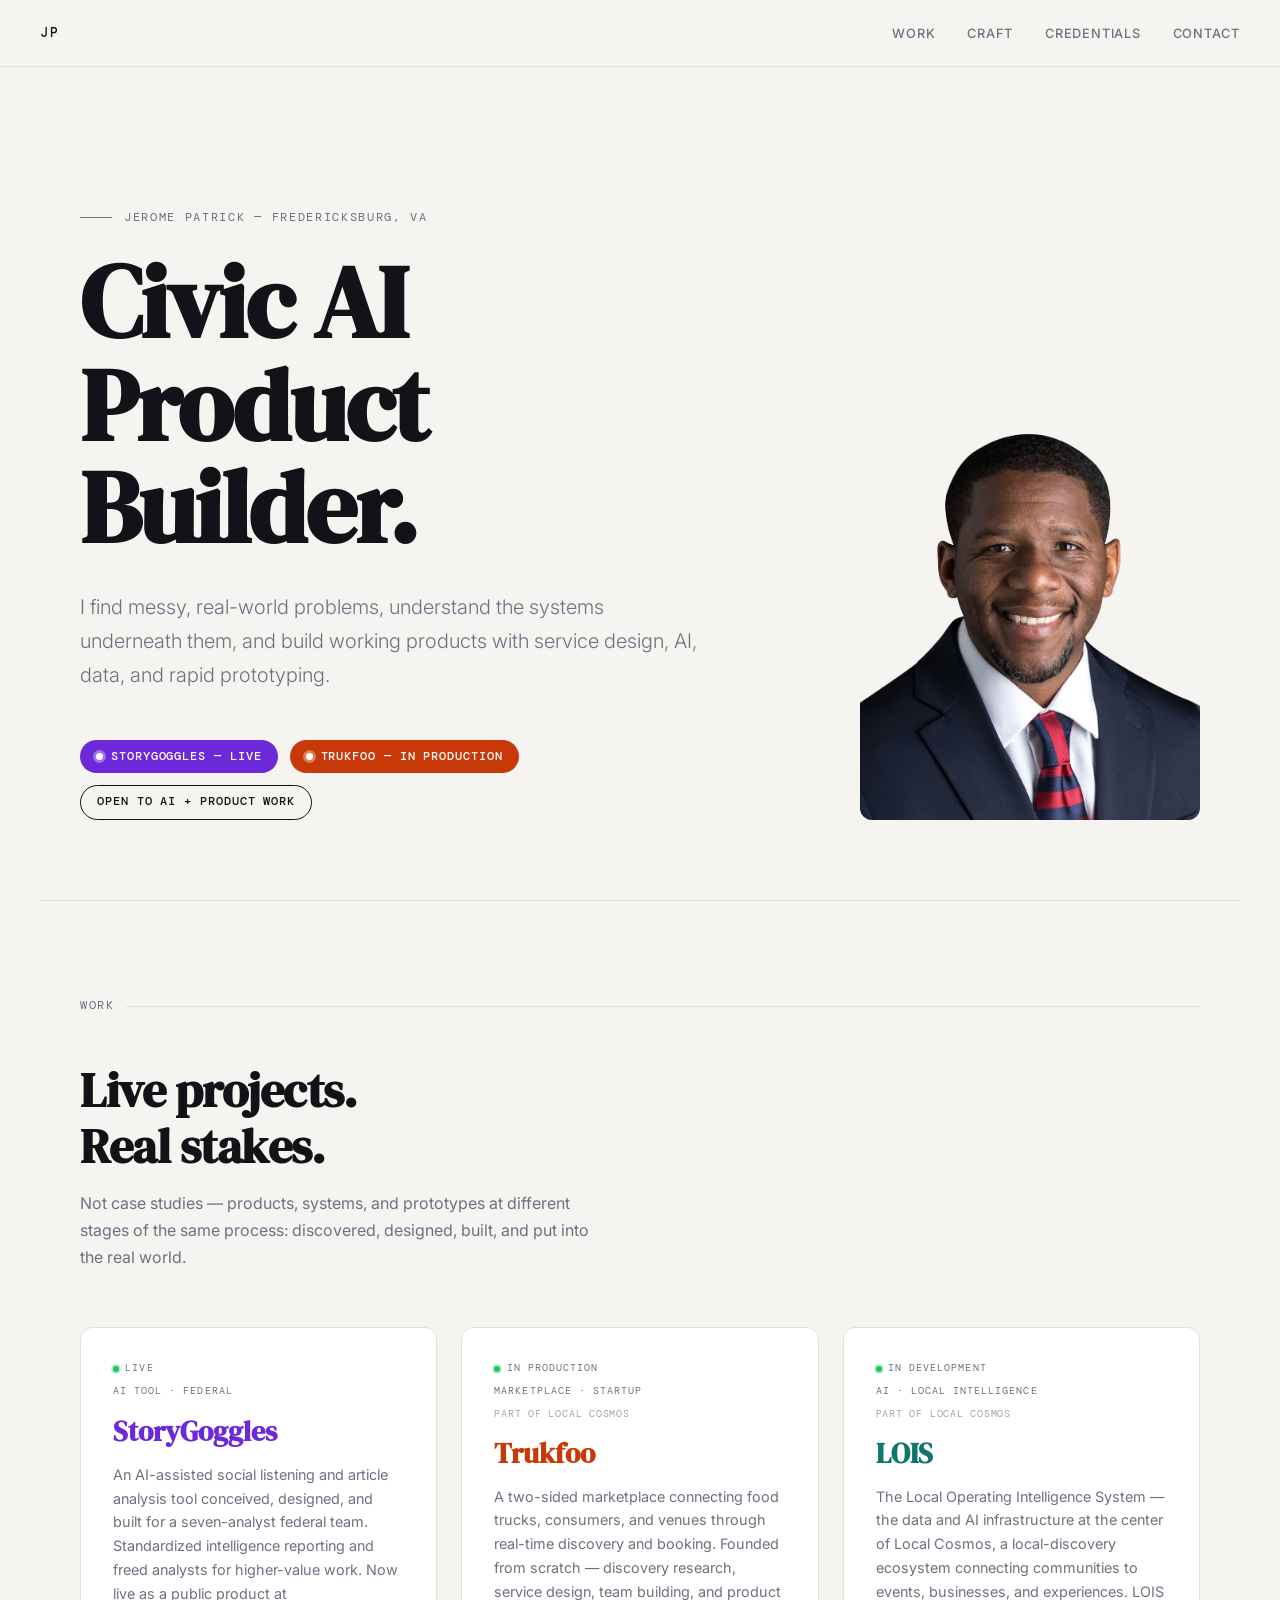
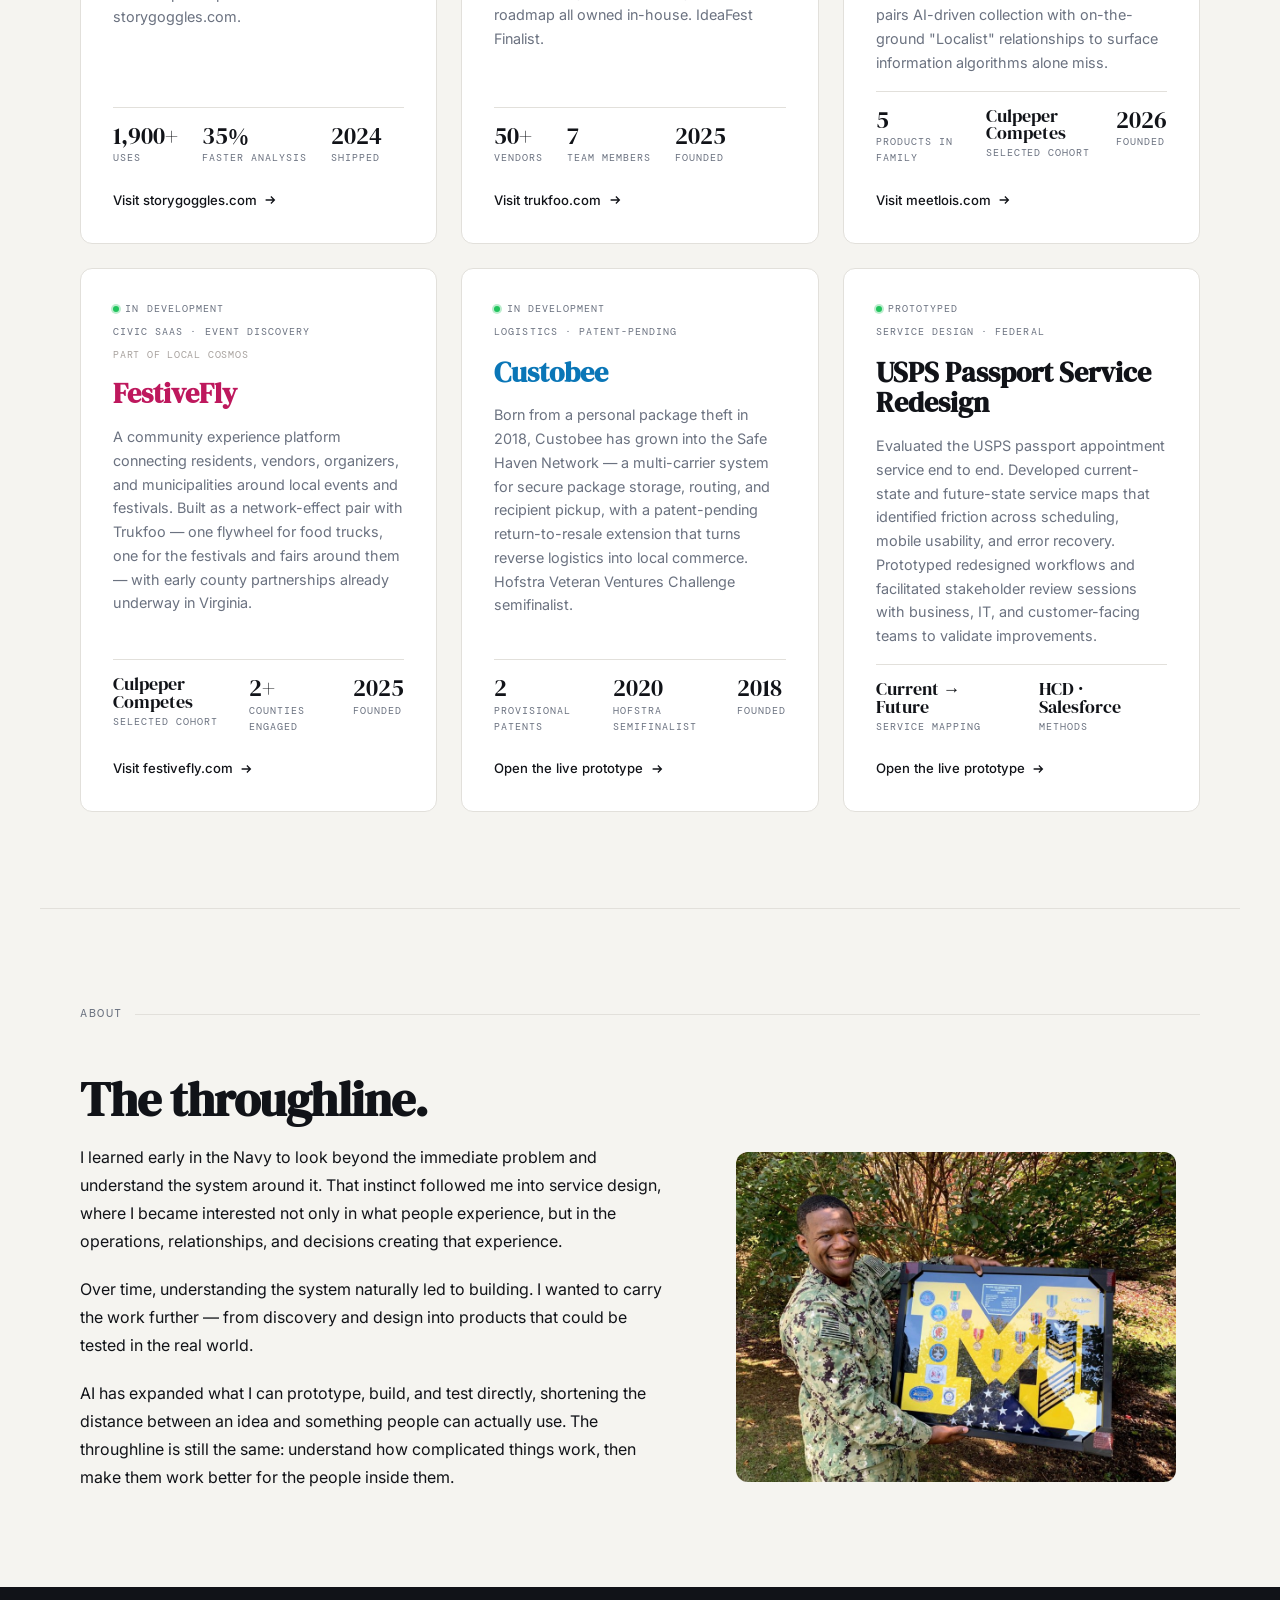
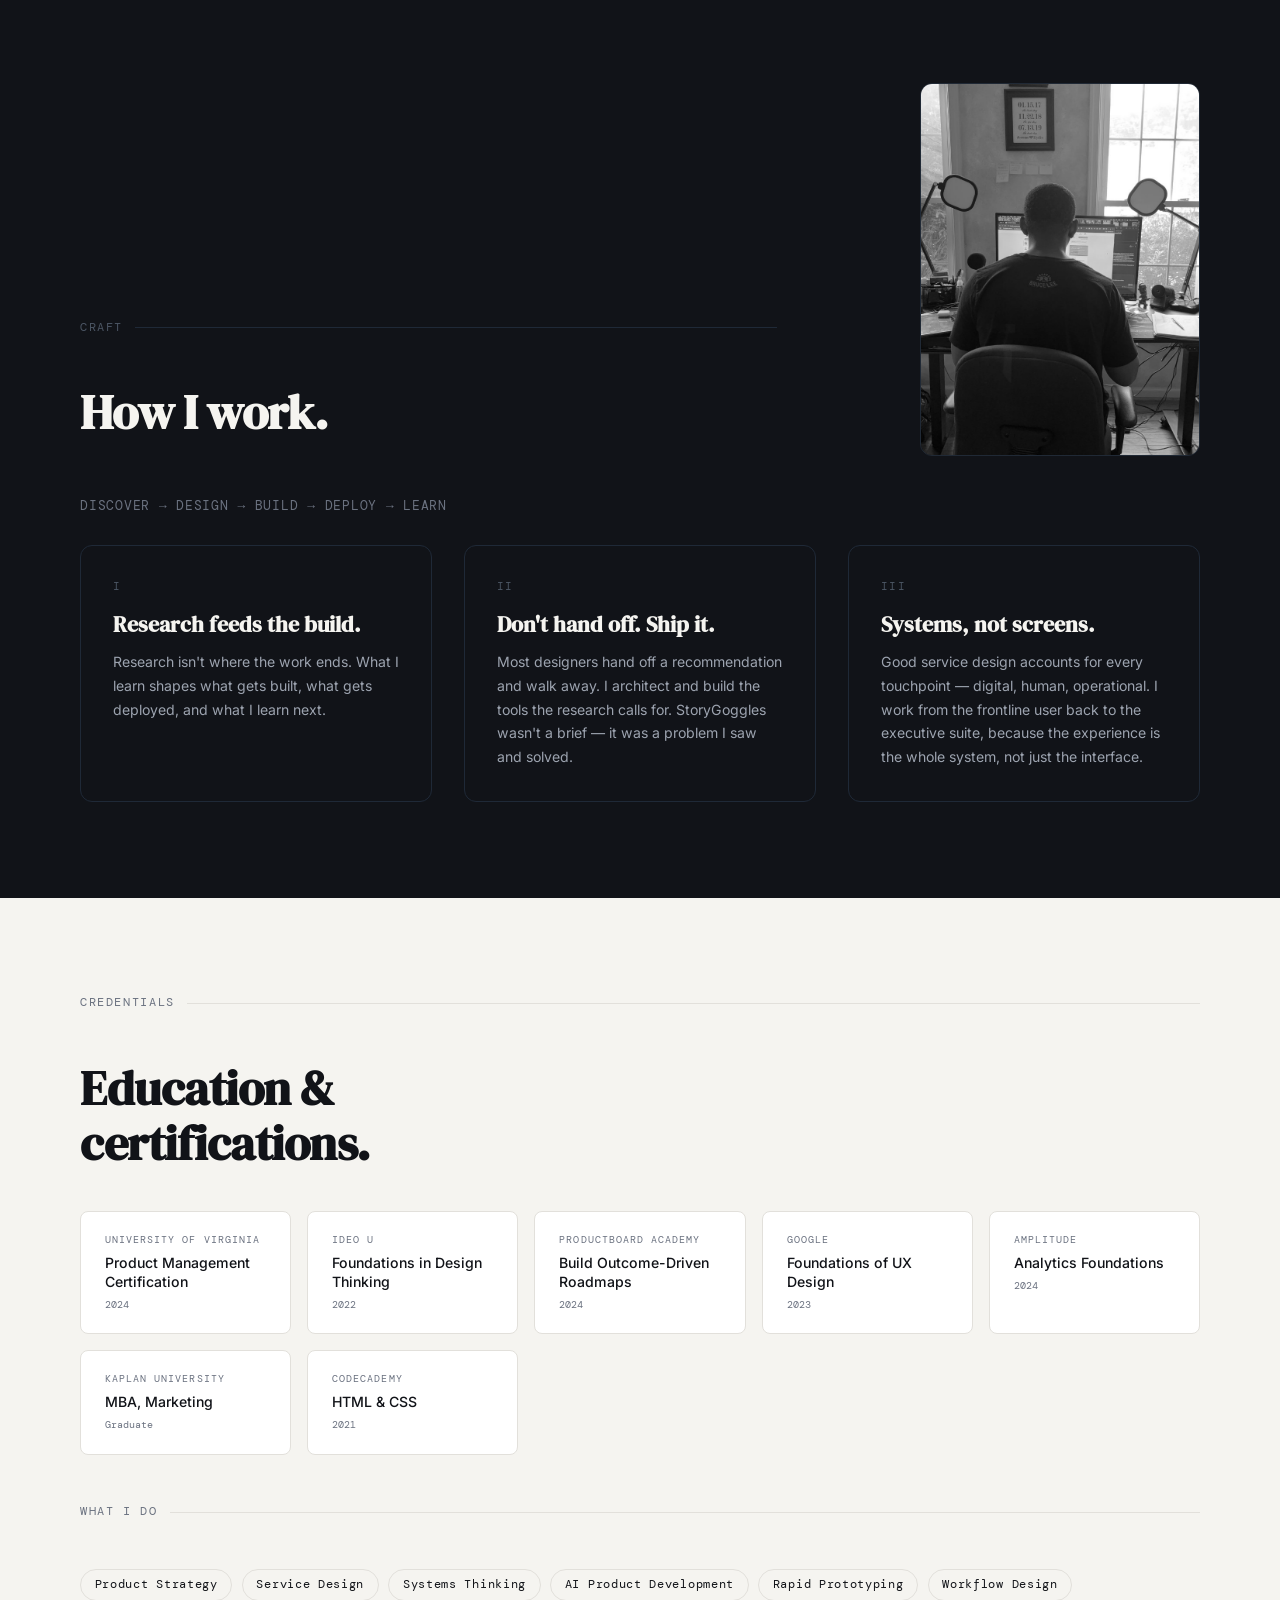
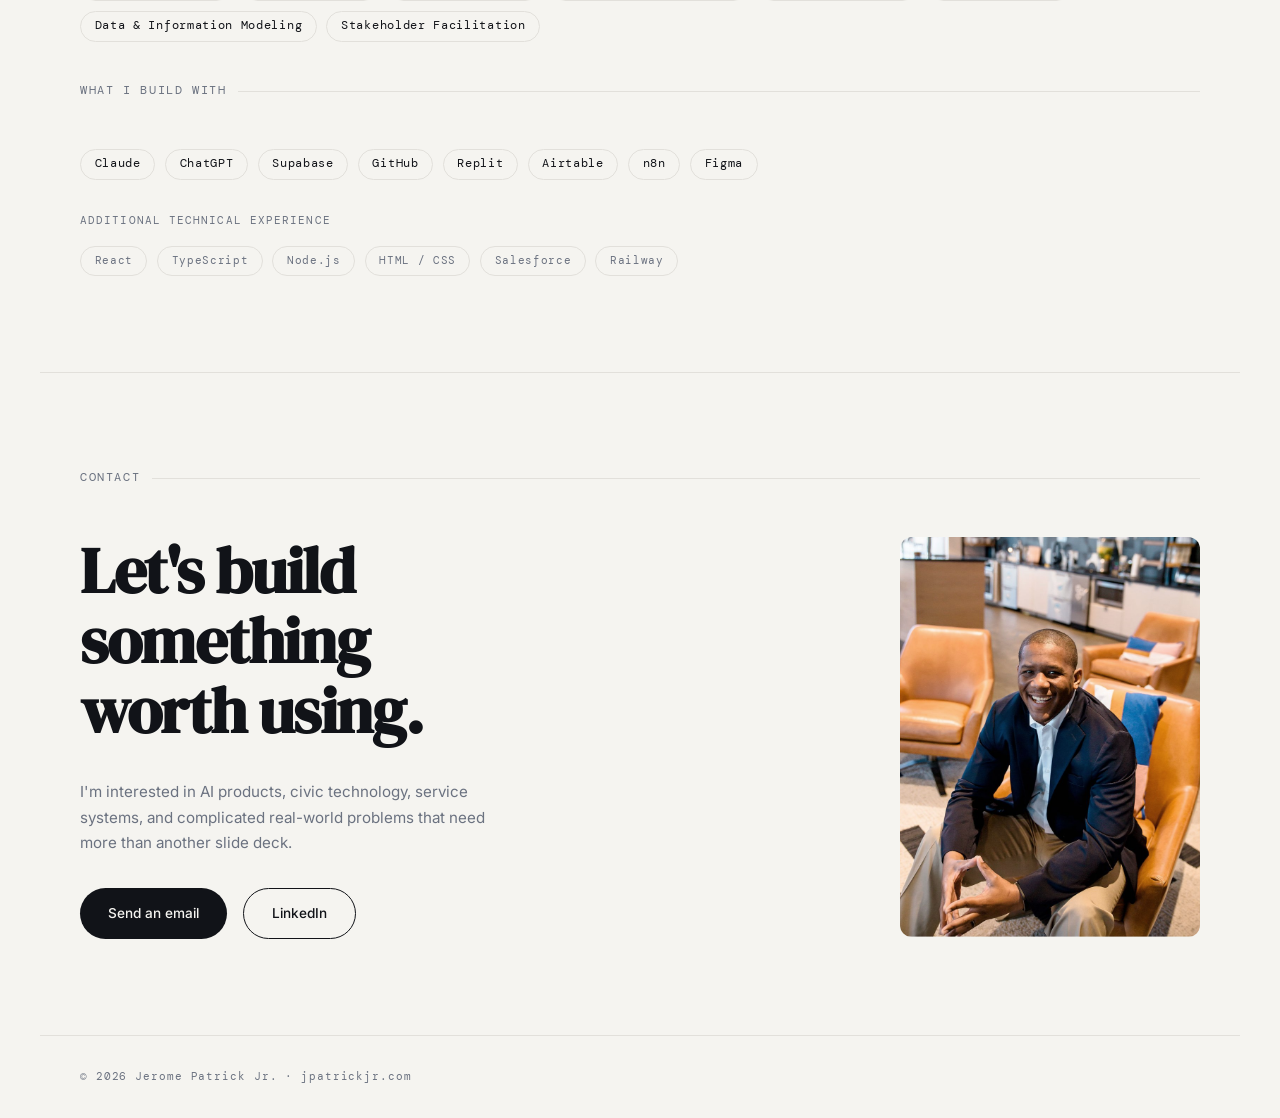
==== commit 79c5b6e4: "File update New update for the pictures to be visible." ====
--- a/index.html
+++ b/index.html
@@ -1050,7 +1050,7 @@
         </p>
       </div>
       <div class="about-photo-wrap">
-        <img src="assets/jp-navy.jpg" alt="Jerome Patrick holding his Navy retirement shadow box, 22 years of service" class="about-photo" />
+        <img src="Assets/jp-navy.jpg" alt="Jerome Patrick holding his Navy retirement shadow box, 22 years of service" class="about-photo" />
       </div>
     </div>
   </section>
@@ -1064,7 +1064,7 @@
           <h2 class="section-heading">How I work.</h2>
         </div>
         <div class="craft-photo-wrap">
-          <img src="assets/jp-at-work.jpg" alt="Jerome Patrick at his desk, working" class="craft-photo" />
+          <img src="Assets/jp-at-work.jpg" alt="Jerome Patrick at his desk, working" class="craft-photo" />
         </div>
       </div>
 
@@ -1211,7 +1211,7 @@
         </div>
       </div>
       <div class="contact-photo-wrap">
-        <img src="assets/jp-contact.jpg" alt="Jerome Patrick smiling" class="contact-photo" />
+        <img src="Assets/jp-contact.jpg" alt="Jerome Patrick smiling" class="contact-photo" />
       </div>
     </div>
   </section>
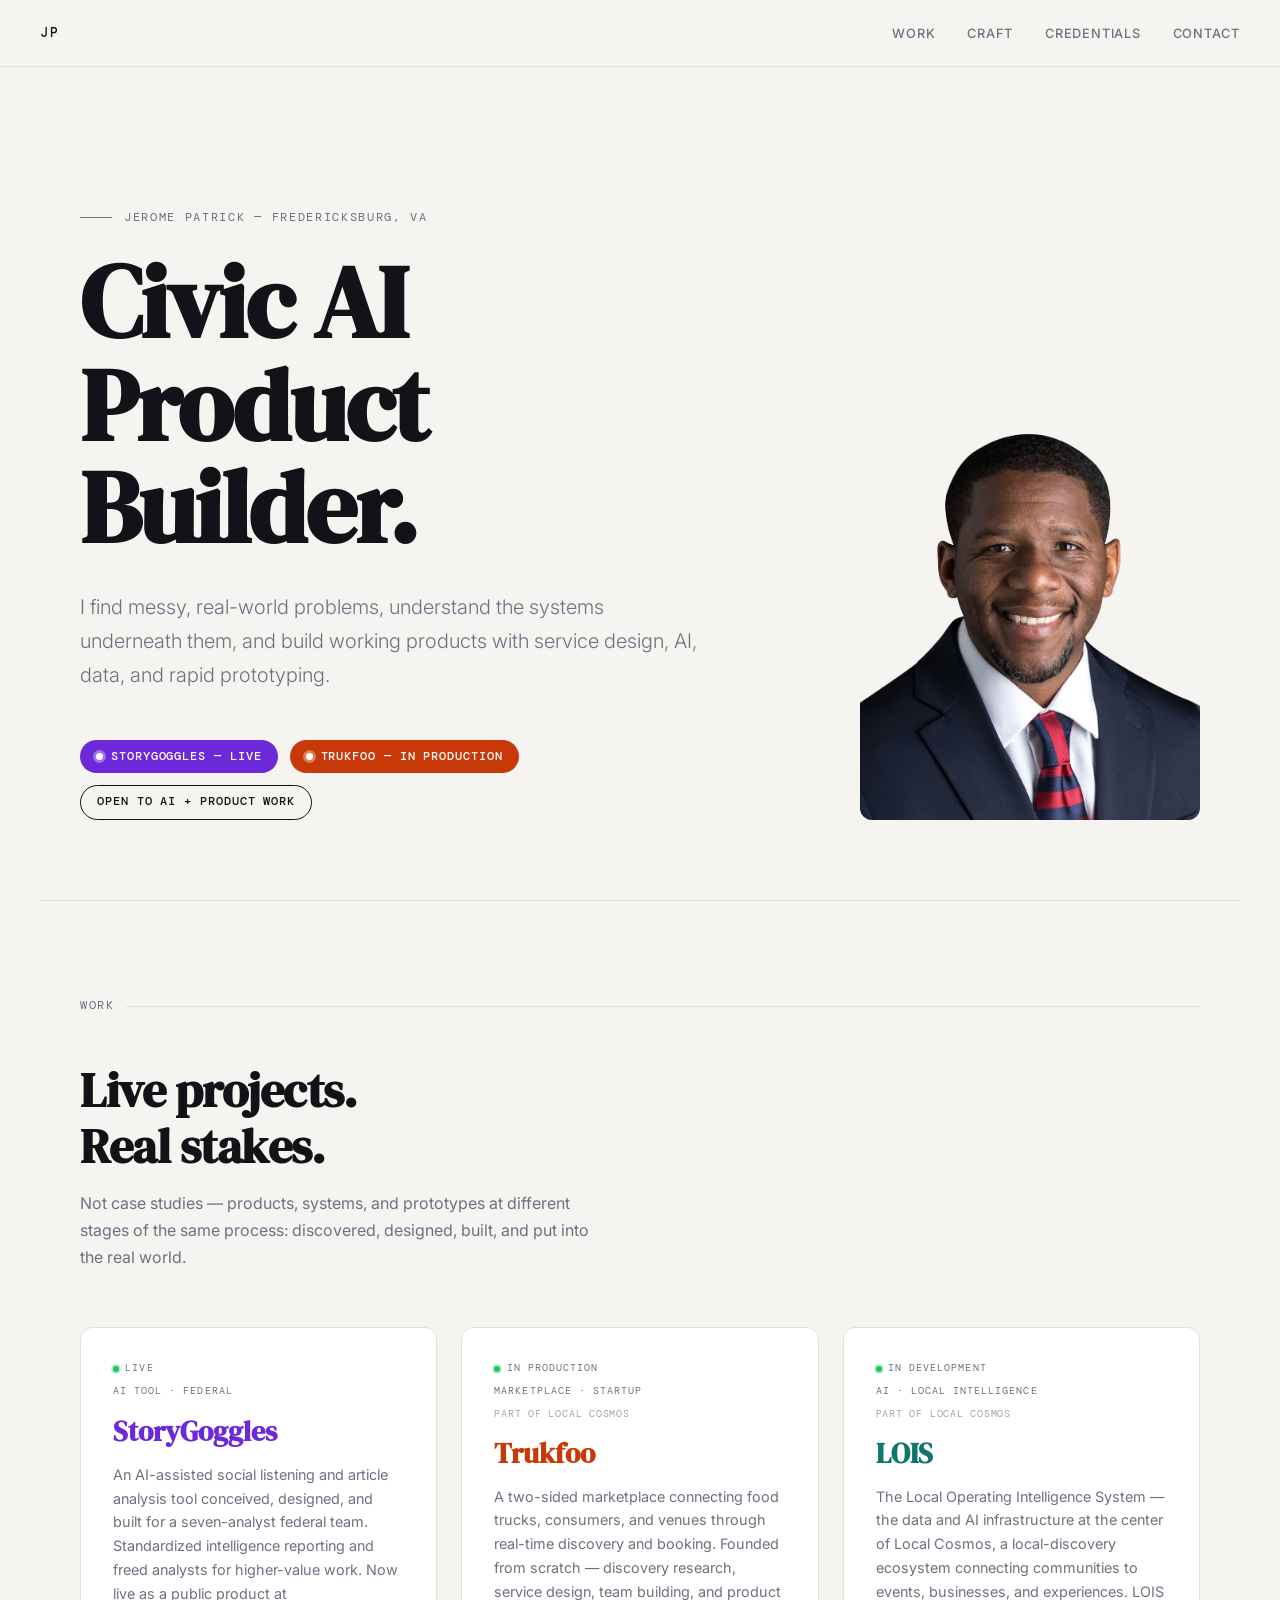
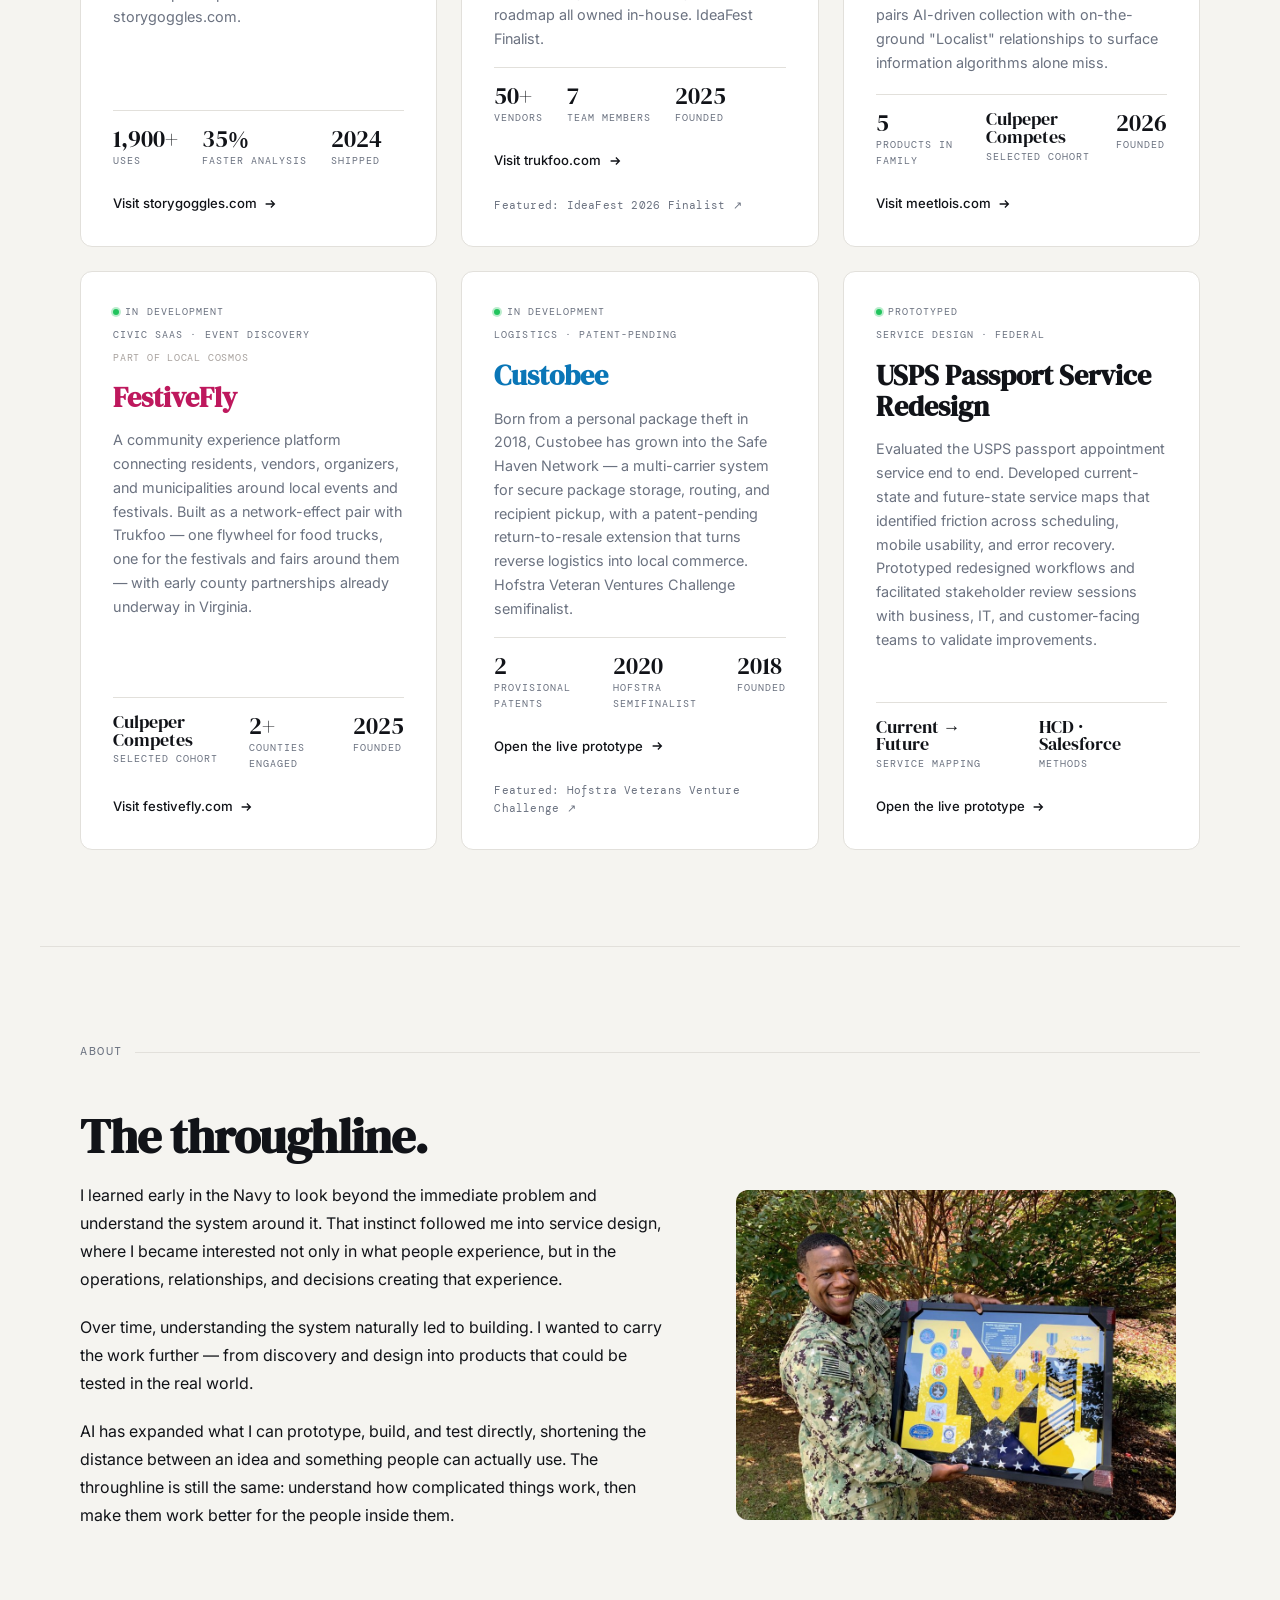
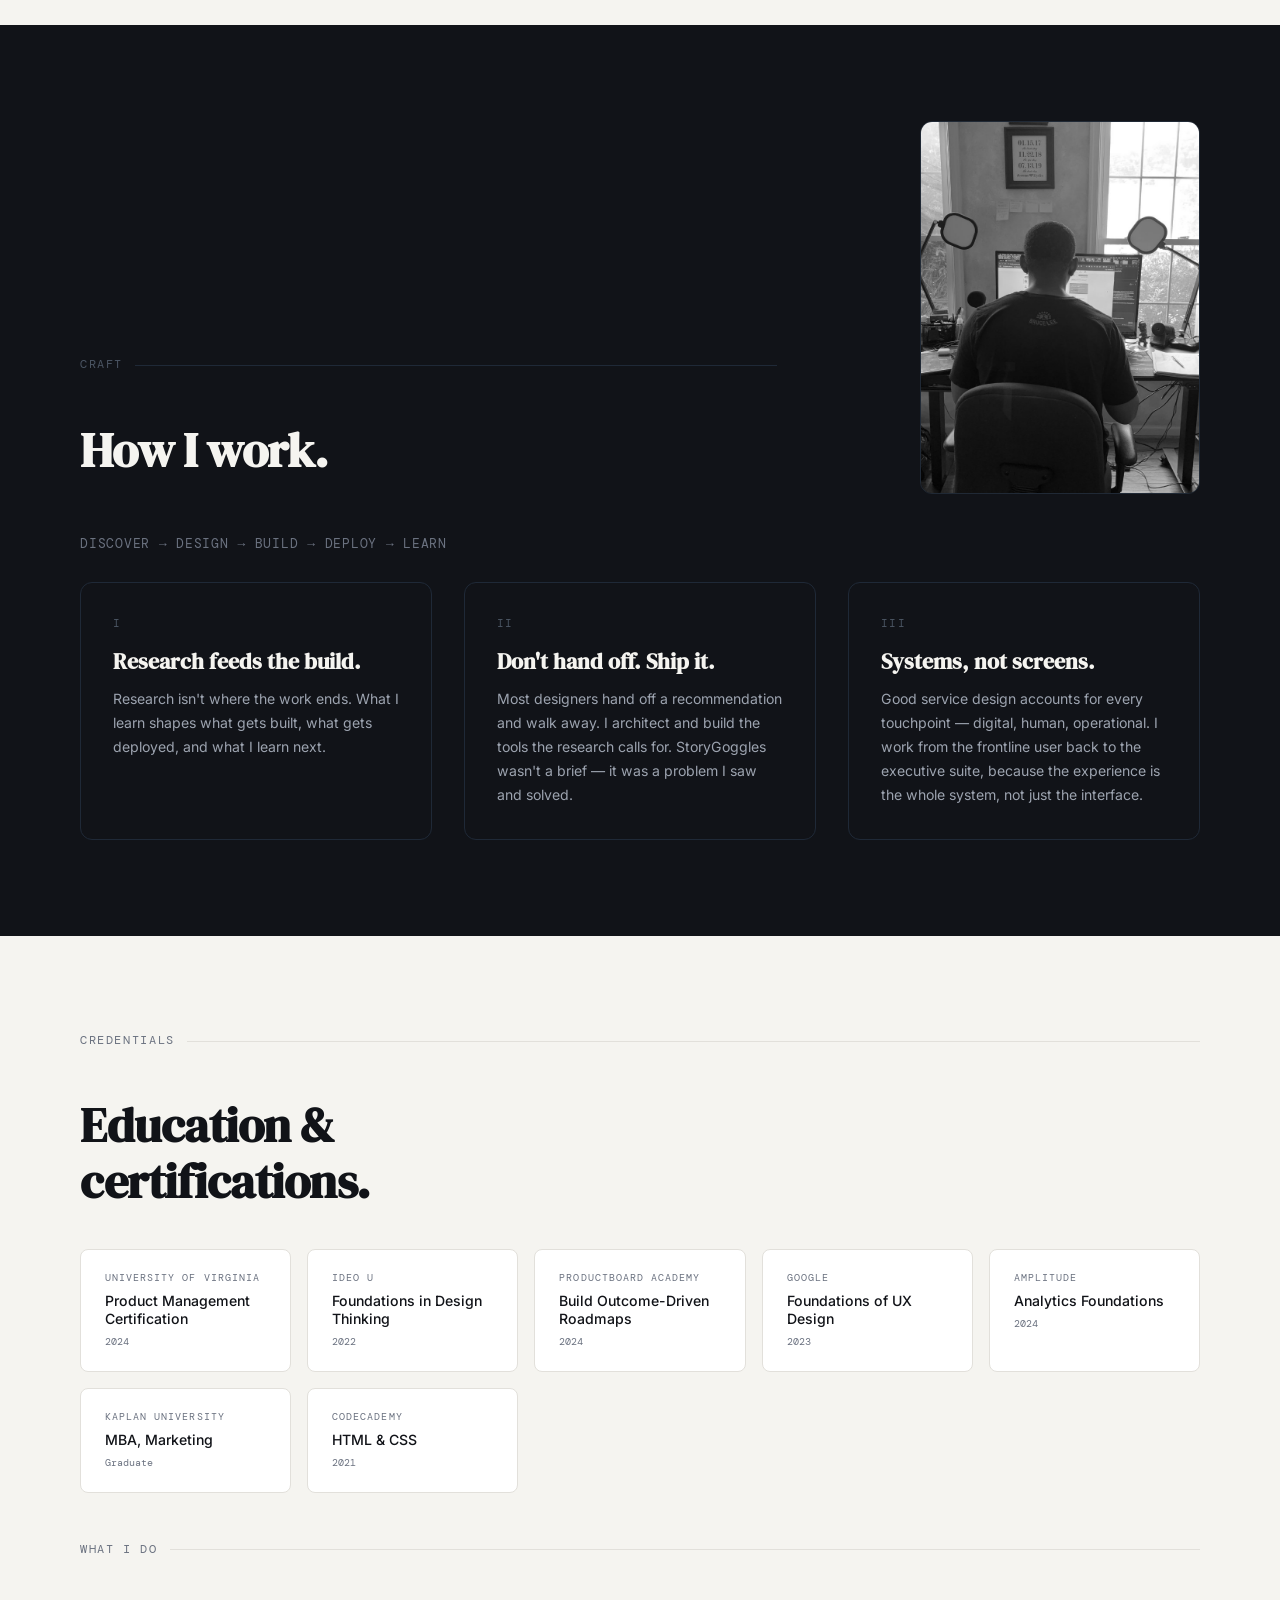
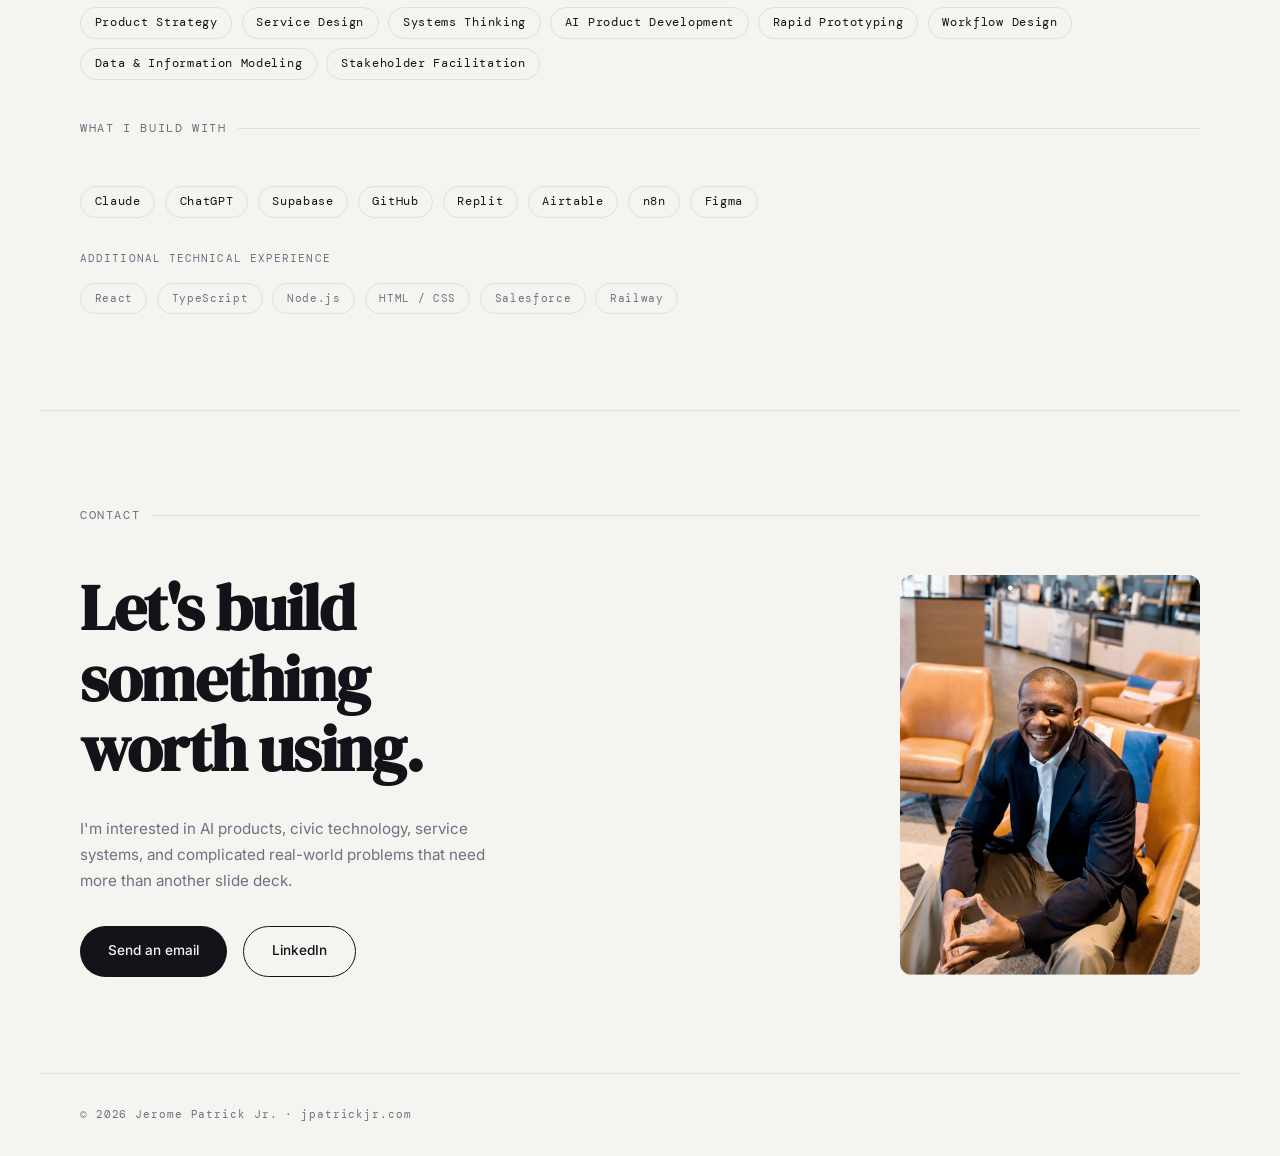
==== commit 0b05358f: "Add files via upload" ====
--- a/index.html
+++ b/index.html
@@ -439,6 +439,18 @@
       width: 14px;
       height: 14px;
     }
+
+    .card-source-link {
+      display: block;
+      font-family: 'DM Mono', monospace;
+      font-size: 0.68rem;
+      letter-spacing: 0.02em;
+      color: var(--slate);
+      text-decoration: none;
+      margin-top: 0.6rem;
+    }
+
+    .card-source-link:hover { color: var(--ink); }
 
     /* CRAFT */
     .craft-bg {
@@ -880,6 +892,9 @@
             <path d="M3 8h10M9 4l4 4-4 4"/>
           </svg>
         </a>
+        <a href="https://www.thelaunchplace.org/ideafest" target="_blank" class="card-source-link">
+          Featured: IdeaFest 2026 Finalist ↗
+        </a>
       </div>
 
       <!-- LOIS -->
@@ -986,6 +1001,9 @@
           <svg viewBox="0 0 16 16" fill="none" stroke="currentColor" stroke-width="1.5">
             <path d="M3 8h10M9 4l4 4-4 4"/>
           </svg>
+        </a>
+        <a href="https://www.hofstra.edu/entrepreneurship/veterans-venture-challenge.html" target="_blank" class="card-source-link">
+          Featured: Hofstra Veterans Venture Challenge ↗
         </a>
       </div>
 
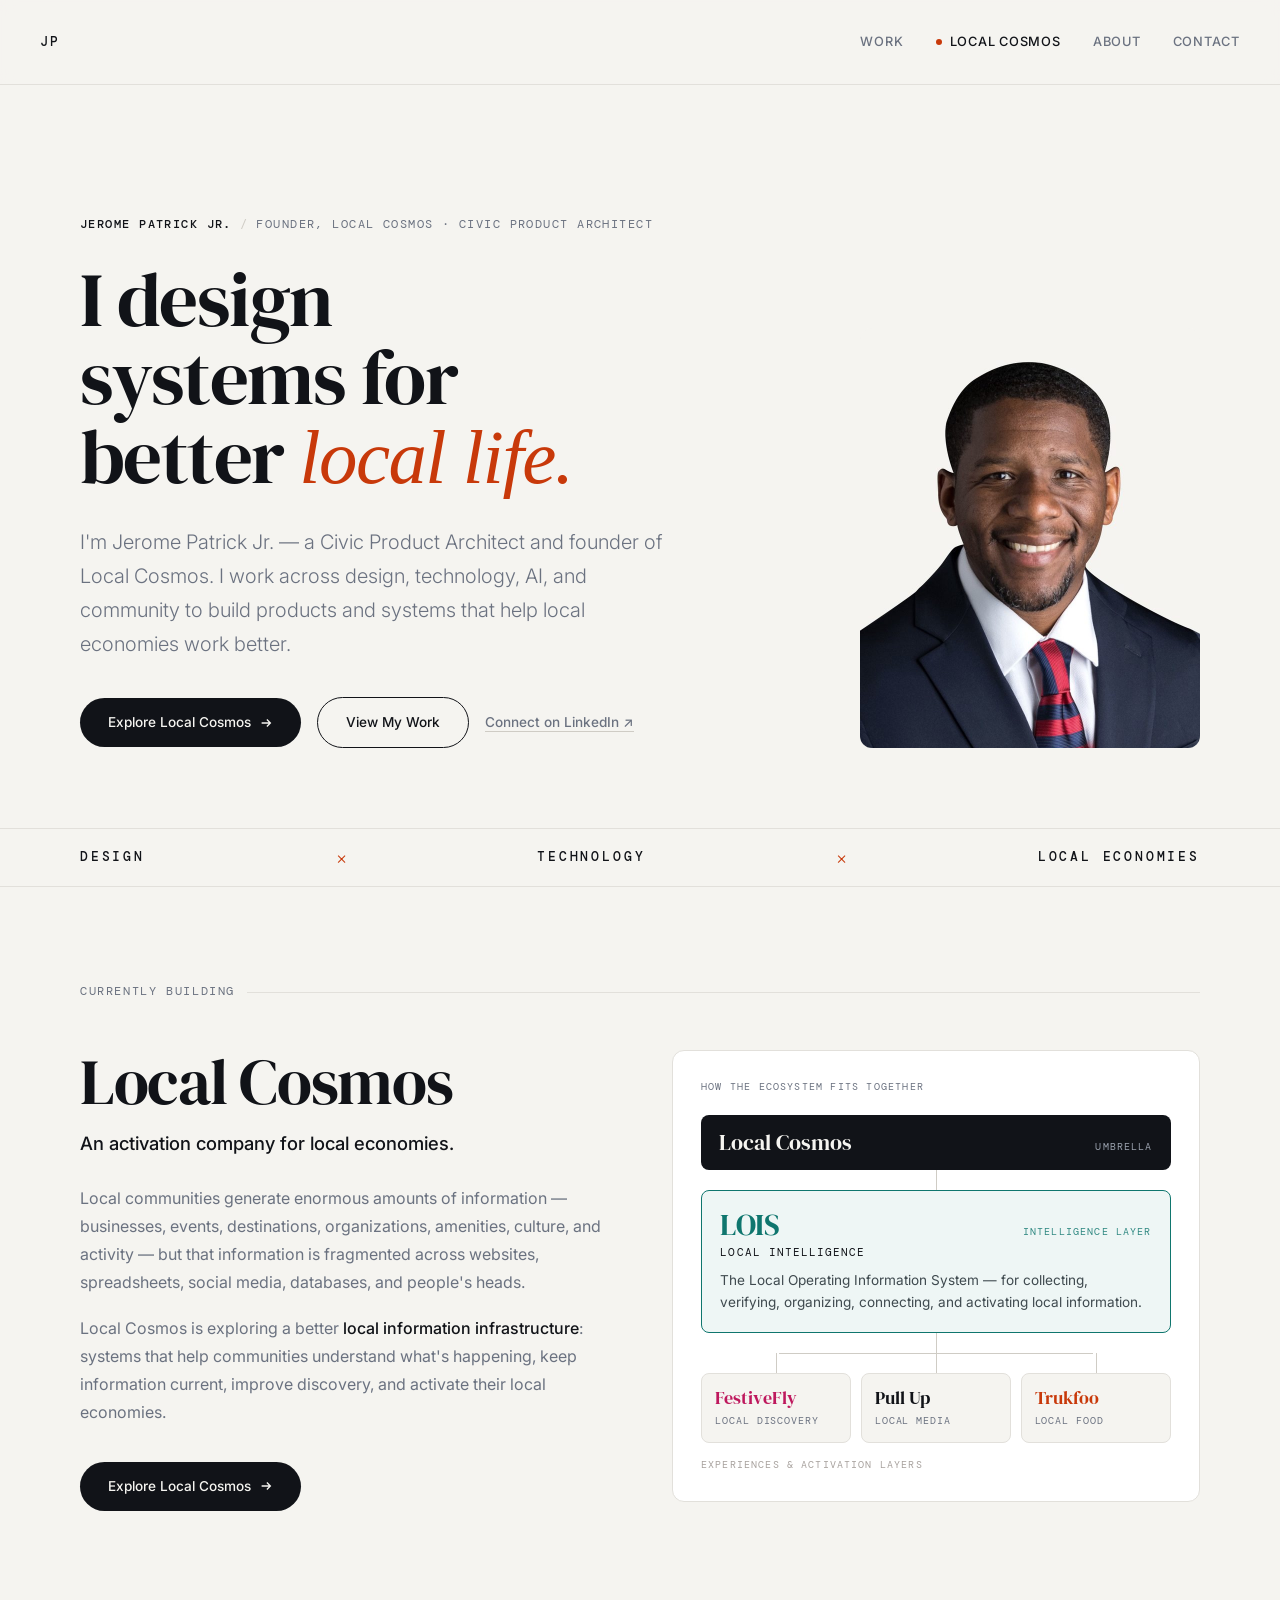
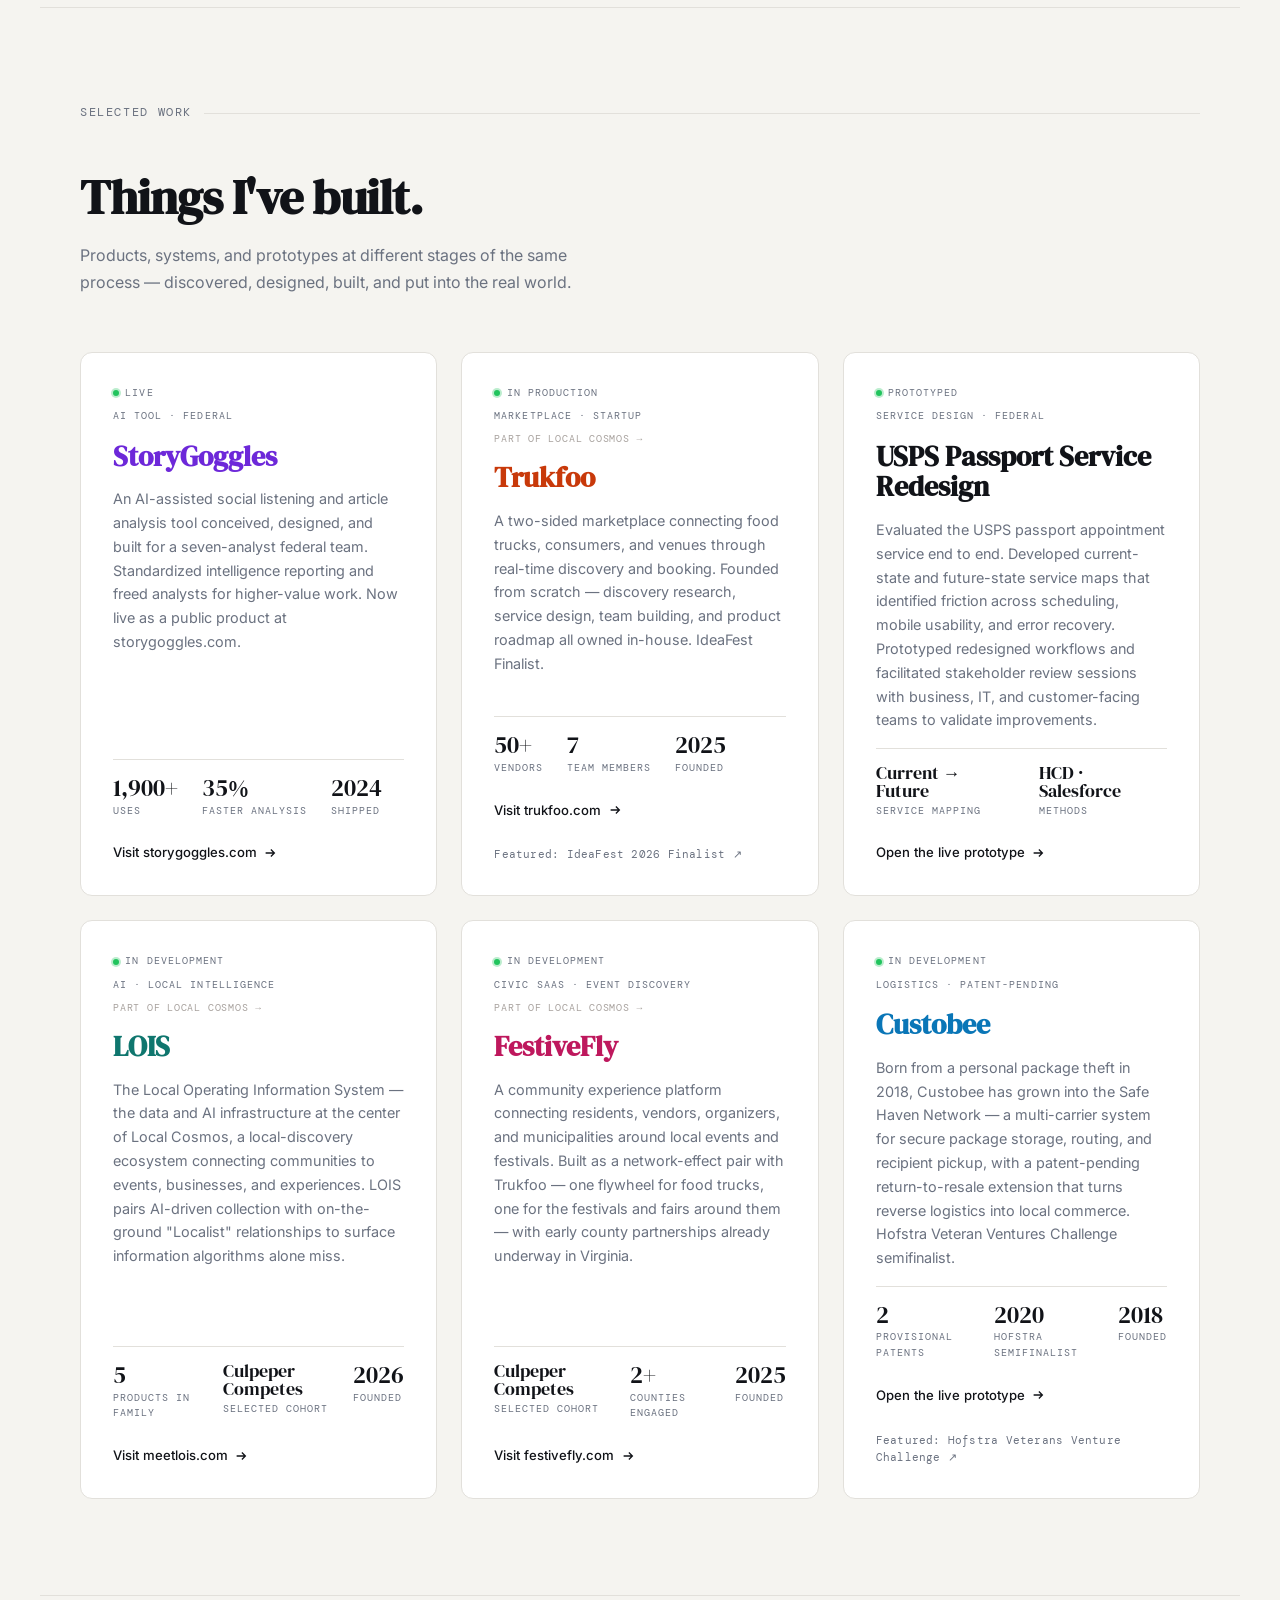
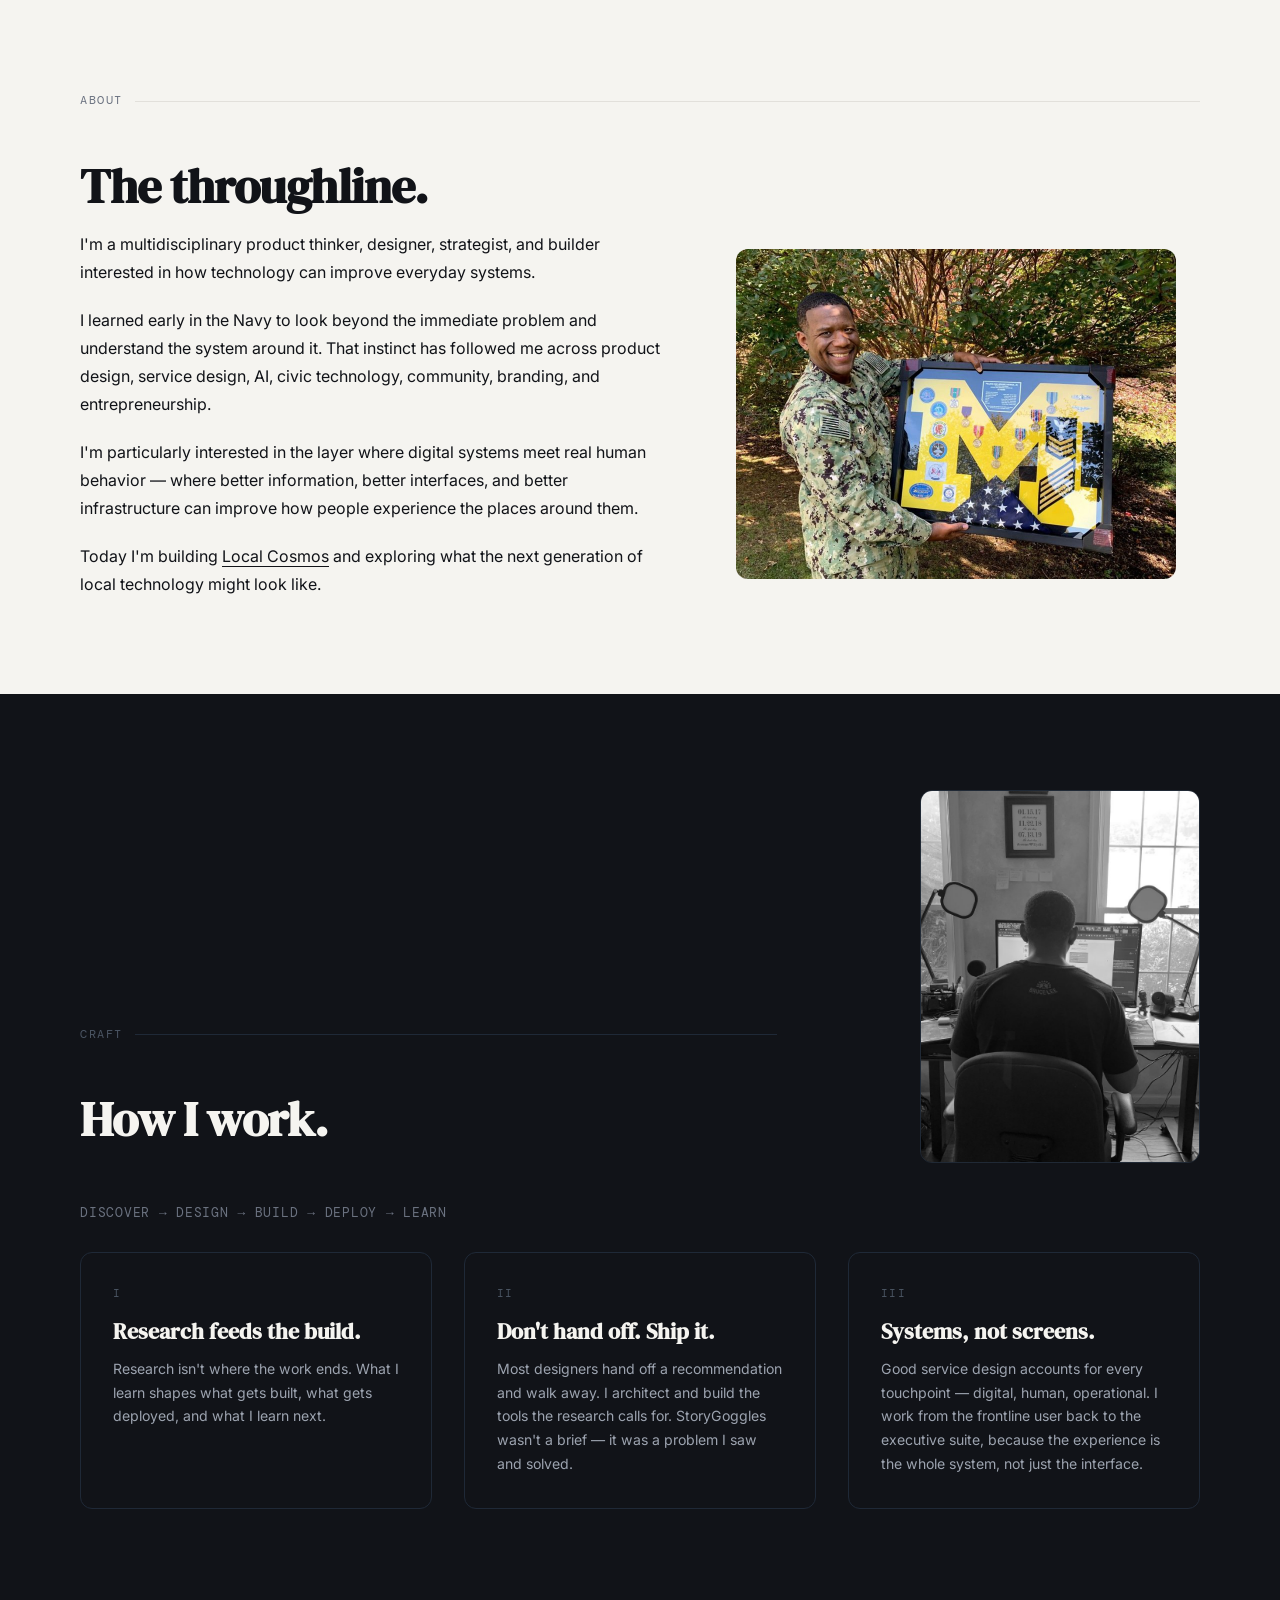
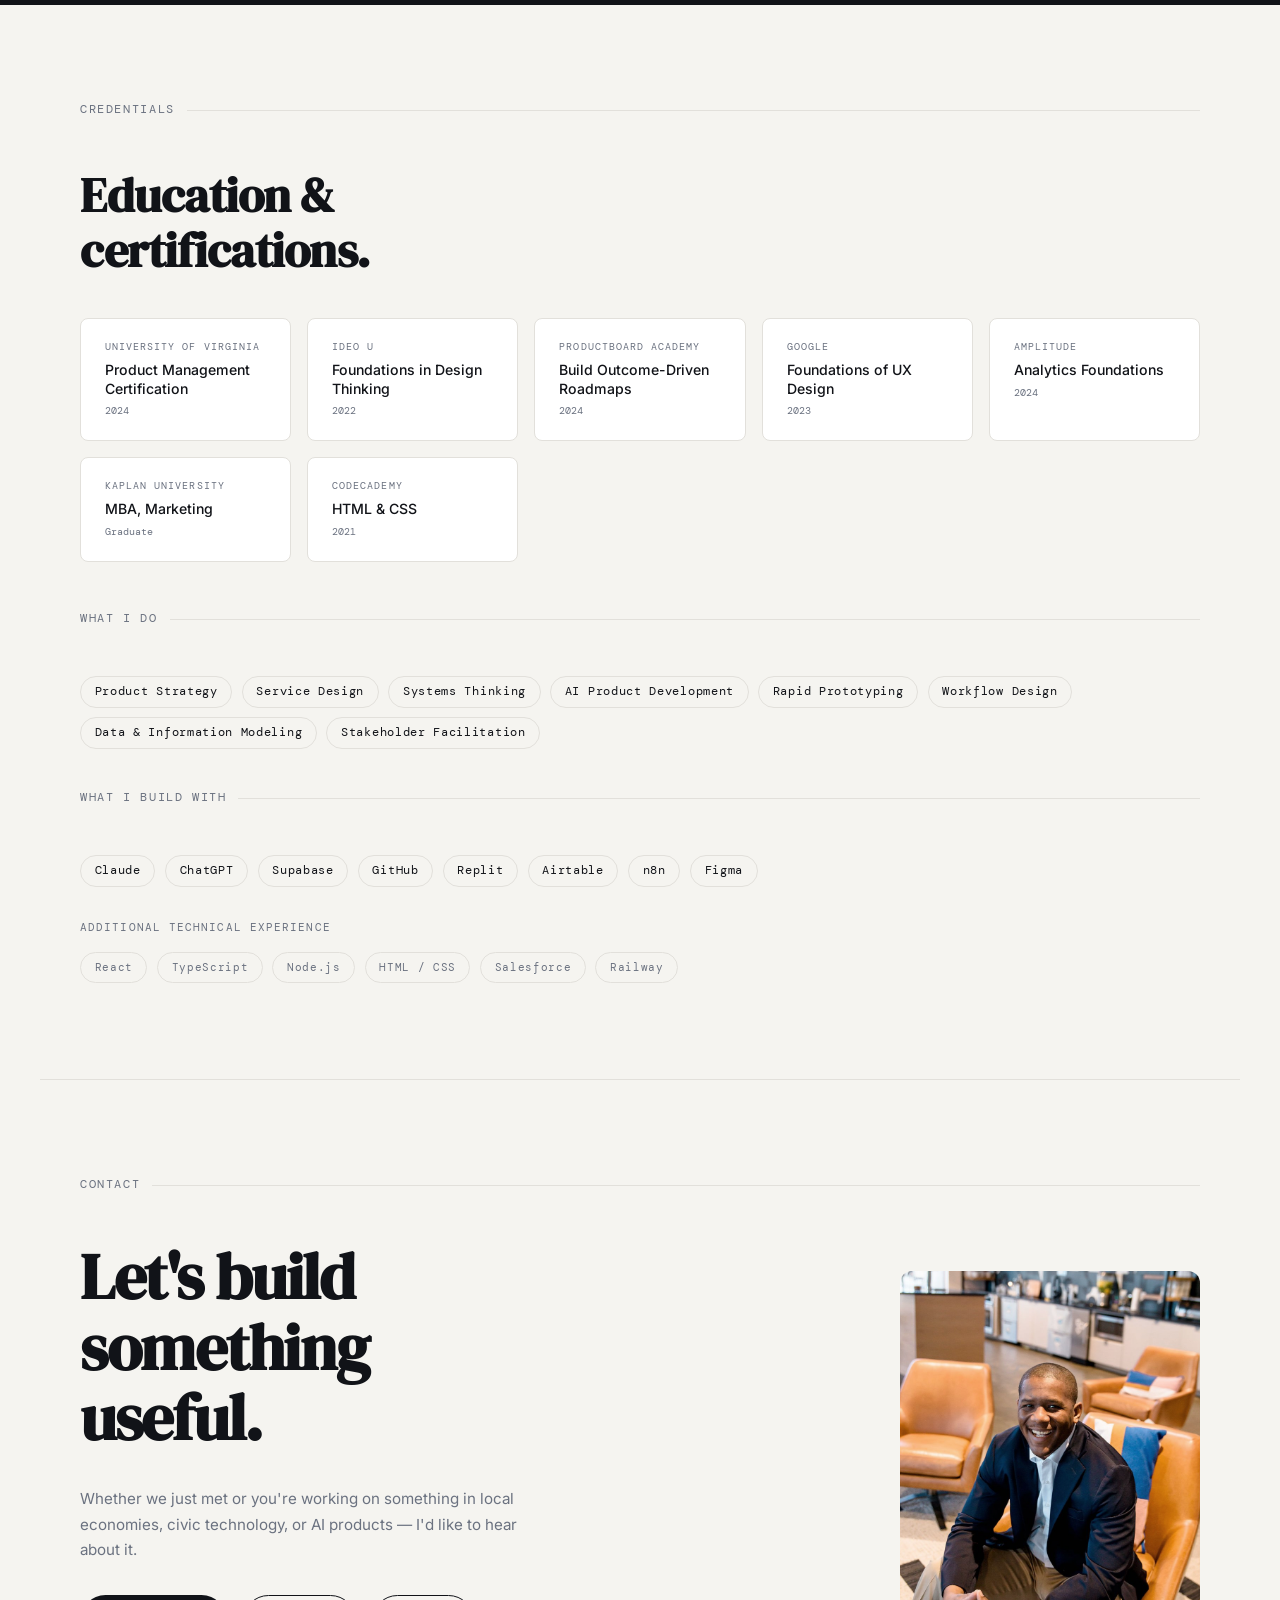
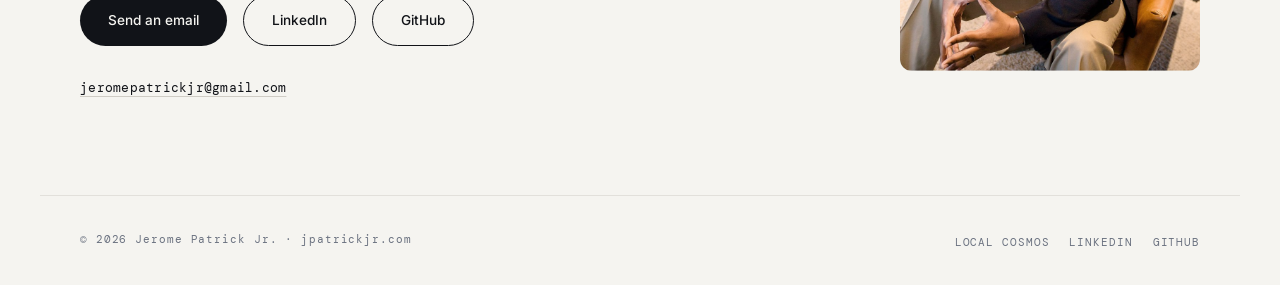
==== commit a388d7a6: "Add files via upload" ====
--- a/index.html
+++ b/index.html
@@ -3,823 +3,152 @@
 <head>
   <meta charset="UTF-8" />
   <meta name="viewport" content="width=device-width, initial-scale=1.0" />
-  <title>Jerome Patrick Jr. — Civic AI Product Builder</title>
-  <meta name="description" content="Civic AI Product Builder working across service design, systems thinking, AI, data, and rapid prototyping to turn complicated real-world problems into working products." />
-  <meta property="og:title" content="Jerome Patrick Jr. — Civic AI Product Builder" />
-  <meta property="og:description" content="I find messy, real-world problems, understand the systems underneath them, and build working products with service design, AI, data, and rapid prototyping." />
+  <title>Jerome Patrick Jr. — Civic Product Architect &amp; Founder of Local Cosmos</title>
+  <meta name="description" content="Jerome Patrick Jr. is a Civic Product Architect working across design, technology, AI, and local economies. Founder of Local Cosmos." />
+  <link rel="canonical" href="https://jpatrickjr.github.io/" />
+  <meta name="theme-color" content="#F5F4F0" />
   <meta property="og:type" content="website" />
+  <meta property="og:site_name" content="Jerome Patrick Jr." />
+  <meta property="og:url" content="https://jpatrickjr.github.io/" />
+  <meta property="og:title" content="Jerome Patrick Jr. — Civic Product Architect &amp; Founder of Local Cosmos" />
+  <meta property="og:description" content="Jerome Patrick Jr. is a Civic Product Architect working across design, technology, AI, and local economies. Founder of Local Cosmos." />
+  <meta property="og:image" content="https://jpatrickjr.github.io/Assets/og-home.jpg" />
+  <meta property="og:image:width" content="1200" />
+  <meta property="og:image:height" content="630" />
+  <meta property="og:image:alt" content="Jerome Patrick Jr. — Design × Technology × Local Economies" />
+  <meta name="twitter:card" content="summary_large_image" />
+  <meta name="twitter:title" content="Jerome Patrick Jr. — Civic Product Architect &amp; Founder of Local Cosmos" />
+  <meta name="twitter:description" content="Civic Product Architect working across design, technology, AI, and local economies. Founder of Local Cosmos." />
+  <meta name="twitter:image" content="https://jpatrickjr.github.io/Assets/og-home.jpg" />
   <link rel="preconnect" href="https://fonts.googleapis.com" />
   <link rel="preconnect" href="https://fonts.gstatic.com" crossorigin />
   <link href="https://fonts.googleapis.com/css2?family=DM+Serif+Display:ital@0;1&family=Inter:wght@300;400;500;600&family=DM+Mono:wght@400;500&display=swap" rel="stylesheet" />
-  <style>
-    *, *::before, *::after { box-sizing: border-box; margin: 0; padding: 0; }
-
-    :root {
-      --ink: #111318;
-      --chalk: #F5F4F0;
-      --rust: #C8390A;
-      --grape: #6D28D9;
-      --amber: #0A76B7;
-      --teal: #0F766E;
-      --coral: #BE185D;
-      --slate: #6B7280;
-      --rule: #E2E0DB;
-      --white: #ffffff;
-    }
-
-    html { scroll-behavior: smooth; }
-
-    body {
-      background: var(--chalk);
-      color: var(--ink);
-      font-family: 'Inter', sans-serif;
-      font-size: 16px;
-      line-height: 1.6;
-      -webkit-font-smoothing: antialiased;
-    }
-
-    /* NAV */
-    nav {
-      position: fixed;
-      top: 0; left: 0; right: 0;
-      z-index: 100;
-      display: flex;
-      justify-content: space-between;
-      align-items: center;
-      padding: 1.25rem 2.5rem;
-      background: rgba(245, 244, 240, 0.92);
-      backdrop-filter: blur(8px);
-      border-bottom: 1px solid var(--rule);
-    }
-
-    .nav-mark {
-      font-family: 'DM Mono', monospace;
-      font-size: 0.8rem;
-      font-weight: 500;
-      letter-spacing: 0.12em;
-      text-transform: uppercase;
-      color: var(--ink);
-      text-decoration: none;
-    }
-
-    .nav-links {
-      display: flex;
-      gap: 2rem;
-      list-style: none;
-    }
-
-    .nav-links a {
-      font-size: 0.8rem;
-      font-weight: 500;
-      letter-spacing: 0.06em;
-      text-transform: uppercase;
-      color: var(--slate);
-      text-decoration: none;
-      transition: color 0.2s;
-    }
-
-    .nav-links a:hover { color: var(--ink); }
-
-    /* HERO */
-    .hero {
-      min-height: 100vh;
-      display: grid;
-      grid-template-columns: 1fr 380px;
-      gap: 4rem;
-      align-items: flex-end;
-      padding: 0 2.5rem 5rem;
-      padding-top: 6rem;
-      max-width: 1200px;
-      margin: 0 auto;
-    }
-
-    .hero-content {
-      display: flex;
-      flex-direction: column;
-      justify-content: flex-end;
-    }
-
-    .hero-photo-wrap {
-      display: flex;
-      align-items: flex-end;
-      justify-content: flex-end;
-    }
-
-    .hero-photo {
-      width: 340px;
-      height: 420px;
-      object-fit: cover;
-      object-position: center top;
-      border-radius: 12px;
-      filter: grayscale(8%);
-    }
-
-    .hero-eyebrow {
-      font-family: 'DM Mono', monospace;
-      font-size: 0.75rem;
-      letter-spacing: 0.14em;
-      text-transform: uppercase;
-      color: var(--slate);
-      margin-bottom: 1.5rem;
-      display: flex;
-      align-items: center;
-      gap: 0.75rem;
-    }
-
-    .hero-eyebrow::before {
-      content: '';
-      display: inline-block;
-      width: 2rem;
-      height: 1px;
-      background: var(--slate);
-    }
-
-    .hero-name {
-      font-family: 'DM Serif Display', serif;
-      font-size: clamp(3.5rem, 8vw, 7.5rem);
-      line-height: 1;
-      letter-spacing: -0.02em;
-      color: var(--ink);
-      margin-bottom: 2rem;
-    }
-
-    .hero-thesis {
-      font-size: clamp(1rem, 2vw, 1.25rem);
-      font-weight: 300;
-      color: var(--slate);
-      max-width: 52ch;
-      line-height: 1.7;
-      margin-bottom: 3rem;
-    }
-
-    .hero-thesis em {
-      font-style: normal;
-      color: var(--ink);
-      font-weight: 500;
-    }
-
-    .hero-pills {
-      display: flex;
-      gap: 0.75rem;
-      flex-wrap: wrap;
-    }
-
-    .pill {
-      display: inline-flex;
-      align-items: center;
-      gap: 0.5rem;
-      padding: 0.45rem 1rem;
-      border-radius: 999px;
-      font-family: 'DM Mono', monospace;
-      font-size: 0.72rem;
-      letter-spacing: 0.08em;
-      text-transform: uppercase;
-      text-decoration: none;
-      font-weight: 500;
-      transition: opacity 0.2s;
-    }
-
-    .pill:hover { opacity: 0.75; }
-
-    .pill-rust {
-      background: var(--rust);
-      color: var(--white);
-    }
-
-    .pill-grape {
-      background: var(--grape);
-      color: var(--white);
-    }
-
-    .pill-outline {
-      background: transparent;
-      color: var(--ink);
-      border: 1.5px solid var(--ink);
-    }
-
-    .pulse {
-      width: 7px;
-      height: 7px;
-      border-radius: 50%;
-      background: currentColor;
-      position: relative;
-      flex-shrink: 0;
-    }
-
-    .pulse::after {
-      content: '';
-      position: absolute;
-      inset: -3px;
-      border-radius: 50%;
-      background: currentColor;
-      opacity: 0.35;
-      animation: pulse 2s ease-in-out infinite;
-    }
-
-    @keyframes pulse {
-      0%, 100% { transform: scale(1); opacity: 0.35; }
-      50% { transform: scale(1.8); opacity: 0; }
-    }
-
-    /* SECTION SHARED */
-    section {
-      padding: 6rem 2.5rem;
-      max-width: 1200px;
-      margin: 0 auto;
-    }
-
-    .section-label {
-      font-family: 'DM Mono', monospace;
-      font-size: 0.72rem;
-      letter-spacing: 0.14em;
-      text-transform: uppercase;
-      color: var(--slate);
-      margin-bottom: 3rem;
-      display: flex;
-      align-items: center;
-      gap: 0.75rem;
-    }
-
-    .section-label::after {
-      content: '';
-      flex: 1;
-      height: 1px;
-      background: var(--rule);
-    }
-
-    .section-heading {
-      font-family: 'DM Serif Display', serif;
-      font-size: clamp(2rem, 4vw, 3rem);
-      line-height: 1.15;
-      letter-spacing: -0.01em;
-      margin-bottom: 1rem;
-    }
-
-    /* WORK */
-    .work-intro {
-      font-size: 1rem;
-      color: var(--slate);
-      max-width: 52ch;
-      margin-bottom: 3.5rem;
-      line-height: 1.7;
-    }
-
-    /* ABOUT */
-    .about-grid {
-      display: grid;
-      grid-template-columns: 1.2fr 1fr;
-      gap: 3rem;
-      align-items: center;
-    }
-
-    .about-body {
-      display: flex;
-      flex-direction: column;
-      gap: 1.25rem;
-    }
-
-    .about-body p {
-      font-size: 1rem;
-      color: var(--ink);
-      line-height: 1.75;
-    }
-
-    .about-photo-wrap {
-      display: flex;
-      justify-content: center;
-    }
-
-    .about-photo {
-      width: 100%;
-      max-width: 440px;
-      aspect-ratio: 4/3;
-      object-fit: cover;
-      object-position: center 30%;
-      border-radius: 12px;
-      filter: grayscale(8%);
-    }
-
-    .projects-grid {
-      display: grid;
-      grid-template-columns: repeat(auto-fit, minmax(320px, 1fr));
-      gap: 1.5rem;
-    }
-
-    .project-card {
-      background: var(--white);
-      border: 1px solid var(--rule);
-      border-radius: 12px;
-      padding: 2rem;
-      display: flex;
-      flex-direction: column;
-      gap: 1rem;
-      transition: transform 0.2s, box-shadow 0.2s;
-    }
-
-    .project-card:hover {
-      transform: translateY(-3px);
-      box-shadow: 0 12px 40px rgba(17,19,24,0.08);
-    }
-
-    .card-top {
-      display: flex;
-      flex-direction: column;
-      align-items: flex-start;
-      gap: 0.4rem;
-    }
-
-    .card-status {
-      display: inline-flex;
-      align-items: center;
-      gap: 0.4rem;
-      font-family: 'DM Mono', monospace;
-      font-size: 0.65rem;
-      letter-spacing: 0.1em;
-      text-transform: uppercase;
-      color: var(--slate);
-    }
-
-    .status-dot {
-      width: 6px;
-      height: 6px;
-      border-radius: 50%;
-      background: #22c55e;
-      position: relative;
-    }
-
-    .status-dot::after {
-      content: '';
-      position: absolute;
-      inset: -2px;
-      border-radius: 50%;
-      background: #22c55e;
-      opacity: 0.3;
-      animation: pulse 2s ease-in-out infinite;
-    }
-
-    .card-type {
-      font-family: 'DM Mono', monospace;
-      font-size: 0.65rem;
-      letter-spacing: 0.1em;
-      text-transform: uppercase;
-      color: var(--slate);
-    }
-
-    .local-cosmos-tag {
-      font-family: 'DM Mono', monospace;
-      font-size: 0.6rem;
-      letter-spacing: 0.08em;
-      text-transform: uppercase;
-      color: #A8A29E;
-    }
-
-    .card-name {
-      font-family: 'DM Serif Display', serif;
-      font-size: 1.75rem;
-      line-height: 1.1;
-      color: var(--ink);
-    }
-
-    .card-name.rust { color: var(--rust); }
-    .card-name.grape { color: var(--grape); }
-    .card-name.amber { color: var(--amber); }
-    .card-name.teal { color: var(--teal); }
-    .card-name.coral { color: var(--coral); }
-
-    .card-desc {
-      font-size: 0.9rem;
-      color: var(--slate);
-      line-height: 1.65;
-      flex: 1;
-    }
-
-    .card-stats {
-      display: flex;
-      gap: 1.5rem;
-      padding-top: 1rem;
-      border-top: 1px solid var(--rule);
-    }
-
-    .stat {
-      display: flex;
-      flex-direction: column;
-      gap: 0.15rem;
-    }
-
-    .stat-number {
-      font-family: 'DM Serif Display', serif;
-      font-size: 1.5rem;
-      line-height: 1;
-      color: var(--ink);
-    }
-
-    .stat-label {
-      font-family: 'DM Mono', monospace;
-      font-size: 0.62rem;
-      letter-spacing: 0.1em;
-      text-transform: uppercase;
-      color: var(--slate);
-    }
-
-    .card-link {
-      display: inline-flex;
-      align-items: center;
-      gap: 0.4rem;
-      font-size: 0.82rem;
-      font-weight: 500;
-      color: var(--ink);
-      text-decoration: none;
-      margin-top: 0.5rem;
-      transition: gap 0.2s;
-    }
-
-    .card-link:hover { gap: 0.7rem; }
-
-    .card-link svg {
-      width: 14px;
-      height: 14px;
-    }
-
-    .card-source-link {
-      display: block;
-      font-family: 'DM Mono', monospace;
-      font-size: 0.68rem;
-      letter-spacing: 0.02em;
-      color: var(--slate);
-      text-decoration: none;
-      margin-top: 0.6rem;
-    }
-
-    .card-source-link:hover { color: var(--ink); }
-
-    /* CRAFT */
-    .craft-bg {
-      background: var(--ink);
-      max-width: 100%;
-      padding: 6rem 0;
-    }
-
-    .craft-inner {
-      max-width: 1200px;
-      margin: 0 auto;
-      padding: 0 2.5rem;
-    }
-
-    .craft-bg .section-label { color: #4B5563; }
-    .craft-bg .section-label::after { background: #1F2937; }
-    .craft-bg .section-heading { color: var(--chalk); }
-
-    .craft-header {
-      display: grid;
-      grid-template-columns: 1.3fr 0.7fr;
-      gap: 3rem;
-      align-items: end;
-    }
-
-    .craft-photo-wrap {
-      display: flex;
-      justify-content: flex-end;
-    }
-
-    .craft-photo {
-      width: 100%;
-      max-width: 280px;
-      aspect-ratio: 3/4;
-      object-fit: cover;
-      object-position: center 20%;
-      border-radius: 12px;
-      border: 1px solid #1F2937;
-      filter: grayscale(15%);
-    }
-
-    .operating-loop {
-      font-family: 'DM Mono', monospace;
-      font-size: 0.8rem;
-      letter-spacing: 0.06em;
-      text-transform: uppercase;
-      color: #6B7280;
-      margin-top: 2.5rem;
-    }
-
-    .principles {
-      display: grid;
-      grid-template-columns: repeat(auto-fit, minmax(260px, 1fr));
-      gap: 2rem;
-      margin-top: 1.75rem;
-    }
-
-    .principle {
-      padding: 2rem;
-      border: 1px solid #1F2937;
-      border-radius: 12px;
-    }
-
-    .principle-num {
-      font-family: 'DM Mono', monospace;
-      font-size: 0.7rem;
-      letter-spacing: 0.12em;
-      color: #4B5563;
-      margin-bottom: 1rem;
-    }
-
-    .principle-title {
-      font-family: 'DM Serif Display', serif;
-      font-size: 1.35rem;
-      color: var(--chalk);
-      margin-bottom: 0.75rem;
-      line-height: 1.2;
-    }
-
-    .principle-body {
-      font-size: 0.88rem;
-      color: #9CA3AF;
-      line-height: 1.7;
-    }
-
-    /* CREDENTIALS */
-    .creds-grid {
-      display: grid;
-      grid-template-columns: repeat(auto-fit, minmax(200px, 1fr));
-      gap: 1rem;
-      margin-top: 2.5rem;
-    }
-
-    .cred-item {
-      padding: 1.25rem 1.5rem;
-      background: var(--white);
-      border: 1px solid var(--rule);
-      border-radius: 8px;
-    }
-
-    .cred-issuer {
-      font-family: 'DM Mono', monospace;
-      font-size: 0.65rem;
-      letter-spacing: 0.1em;
-      text-transform: uppercase;
-      color: var(--slate);
-      margin-bottom: 0.35rem;
-    }
-
-    .cred-name {
-      font-size: 0.88rem;
-      font-weight: 500;
-      color: var(--ink);
-      line-height: 1.3;
-    }
-
-    .cred-year {
-      font-family: 'DM Mono', monospace;
-      font-size: 0.65rem;
-      color: var(--slate);
-      margin-top: 0.35rem;
-    }
-
-    /* TOOLS */
-    .tools-row {
-      display: flex;
-      flex-wrap: wrap;
-      gap: 0.6rem;
-      margin-top: 2rem;
-    }
-
-    .tool-tag {
-      padding: 0.35rem 0.85rem;
-      background: var(--chalk);
-      border: 1px solid var(--rule);
-      border-radius: 999px;
-      font-family: 'DM Mono', monospace;
-      font-size: 0.72rem;
-      letter-spacing: 0.06em;
-      color: var(--ink);
-    }
-
-    .tool-tag-secondary {
-      background: transparent;
-      border: 1px solid var(--rule);
-      color: var(--slate);
-      font-size: 0.68rem;
-    }
-
-    .subsection-label {
-      font-family: 'DM Mono', monospace;
-      font-size: 0.68rem;
-      letter-spacing: 0.1em;
-      text-transform: uppercase;
-      color: var(--slate);
-    }
-
-    /* CONTACT */
-    .contact-grid {
-      display: grid;
-      grid-template-columns: 1.3fr 0.7fr;
-      gap: 3rem;
-      align-items: center;
-    }
-
-    .contact-wrap {
-      display: flex;
-      flex-direction: column;
-      align-items: flex-start;
-      gap: 2rem;
-    }
-
-    .contact-photo-wrap {
-      display: flex;
-      justify-content: flex-end;
-    }
-
-    .contact-photo {
-      width: 100%;
-      max-width: 300px;
-      aspect-ratio: 3/4;
-      object-fit: cover;
-      object-position: center 15%;
-      border-radius: 12px;
-      filter: grayscale(8%);
-    }
-
-    .contact-heading {
-      font-family: 'DM Serif Display', serif;
-      font-size: clamp(2.5rem, 5vw, 4rem);
-      line-height: 1.1;
-      letter-spacing: -0.02em;
-      max-width: 14ch;
-    }
-
-    .contact-sub {
-      font-size: 0.95rem;
-      color: var(--slate);
-      max-width: 44ch;
-      line-height: 1.7;
-    }
-
-    .contact-links {
-      display: flex;
-      gap: 1rem;
-      flex-wrap: wrap;
-    }
-
-    .btn-primary {
-      display: inline-flex;
-      align-items: center;
-      gap: 0.5rem;
-      padding: 0.85rem 1.75rem;
-      background: var(--ink);
-      color: var(--chalk);
-      border-radius: 999px;
-      font-size: 0.85rem;
-      font-weight: 500;
-      text-decoration: none;
-      transition: opacity 0.2s;
-    }
-
-    .btn-primary:hover { opacity: 0.8; }
-
-    .btn-secondary {
-      display: inline-flex;
-      align-items: center;
-      gap: 0.5rem;
-      padding: 0.85rem 1.75rem;
-      background: transparent;
-      color: var(--ink);
-      border: 1.5px solid var(--ink);
-      border-radius: 999px;
-      font-size: 0.85rem;
-      font-weight: 500;
-      text-decoration: none;
-      transition: background 0.2s, color 0.2s;
-    }
-
-    .btn-secondary:hover {
-      background: var(--ink);
-      color: var(--chalk);
-    }
-
-    /* FOOTER */
-    footer {
-      border-top: 1px solid var(--rule);
-      padding: 2rem 2.5rem;
-      display: flex;
-      justify-content: space-between;
-      align-items: center;
-      max-width: 1200px;
-      margin: 0 auto;
-    }
-
-    .footer-copy {
-      font-family: 'DM Mono', monospace;
-      font-size: 0.7rem;
-      letter-spacing: 0.08em;
-      color: var(--slate);
-    }
-
-    .footer-clearance {
-      display: inline-flex;
-      align-items: center;
-      gap: 0.4rem;
-      font-family: 'DM Mono', monospace;
-      font-size: 0.65rem;
-      letter-spacing: 0.1em;
-      text-transform: uppercase;
-      color: var(--slate);
-    }
-
-    .clearance-dot {
-      width: 6px;
-      height: 6px;
-      border-radius: 50%;
-      background: #22c55e;
-    }
-
-    /* DIVIDER */
-    .full-rule {
-      border: none;
-      border-top: 1px solid var(--rule);
-      margin: 0 2.5rem;
-    }
-
-    /* RESPONSIVE */
-    @media (max-width: 768px) {
-      nav { padding: 1rem 1.25rem; }
-      .nav-links { display: none; }
-      .hero {
-        grid-template-columns: 1fr;
-        padding: 6rem 1.25rem 4rem;
-      }
-      .hero-photo-wrap { display: none; }
-      .contact-grid { grid-template-columns: 1fr; gap: 2rem; }
-      .contact-photo-wrap { justify-content: flex-start; order: 2; }
-      .contact-photo { max-width: 220px; }
-      .about-grid { grid-template-columns: 1fr; gap: 1.75rem; }
-      .about-photo-wrap { justify-content: flex-start; }
-      .about-photo { max-width: 280px; }
-      .craft-header { grid-template-columns: 1fr; gap: 1.5rem; }
-      .craft-photo-wrap { justify-content: flex-start; }
-      .craft-photo { max-width: 200px; }
-      .operating-loop { font-size: 0.68rem; letter-spacing: 0.03em; }
-      section { padding: 4rem 1.25rem; }
-      .craft-inner { padding: 0 1.25rem; }
-      footer { padding: 1.5rem 1.25rem; flex-direction: column; gap: 1rem; text-align: center; }
-      .full-rule { margin: 0 1.25rem; }
-    }
-
-    @media (prefers-reduced-motion: reduce) {
-      .pulse::after, .status-dot::after { animation: none; }
-    }
-  </style>
+  <link rel="preload" as="image" href="Assets/jp-hero.jpg" />
+  <link rel="stylesheet" href="styles.css" />
 </head>
 <body>
 
+  <a class="skip-link" href="#main">Skip to content</a>
+
   <!-- NAV -->
-  <nav>
-    <a class="nav-mark" href="#">JP</a>
-    <ul class="nav-links">
-      <li><a href="#work">Work</a></li>
-      <li><a href="#craft">Craft</a></li>
-      <li><a href="#credentials">Credentials</a></li>
-      <li><a href="#contact">Contact</a></li>
-    </ul>
+  <nav aria-label="Primary">
+    <a class="nav-mark" href="./">JP</a>
+    <div class="nav-right">
+      <a class="nav-lc-mobile" href="local-cosmos/">Local Cosmos</a>
+      <button class="nav-toggle" type="button" aria-expanded="false" aria-controls="nav-links">Menu</button>
+      <ul class="nav-links" id="nav-links">
+        <li><a href="#work">Work</a></li>
+        <li><a href="local-cosmos/" class="nav-lc">Local Cosmos</a></li>
+        <li><a href="#about">About</a></li>
+        <li><a href="#contact">Contact</a></li>
+      </ul>
+    </div>
   </nav>
+
+  <main id="main">
 
   <!-- HERO -->
   <div style="max-width:1200px;margin:0 auto;">
-    <div class="hero">
+    <header class="hero">
       <div class="hero-content">
-        <p class="hero-eyebrow">Jerome Patrick — Fredericksburg, VA</p>
-        <h1 class="hero-name">Civic AI<br>Product Builder.</h1>
-        <p class="hero-thesis">
-          I find messy, real-world problems, understand the systems underneath them,
-          and build working products with service design, AI, data, and rapid prototyping.
-        </p>
-        <div class="hero-pills">
-          <a href="https://story-goggles--jeromepatrickjr.replit.app/" target="_blank" class="pill pill-grape">
-            <span class="pulse"></span> StoryGoggles — Live
+        <img class="hero-avatar" src="Assets/jp-hero.jpg" alt="" width="72" height="72" />
+        <p class="hero-identity">
+          <strong>Jerome Patrick Jr.</strong><span class="sep">/</span><span class="id-role">Founder, Local Cosmos</span><span class="id-dot"> · </span><span class="id-role">Civic Product Architect</span>
+        </p>
+        <h1 class="hero-headline">I design systems for better <em>local life.</em></h1>
+        <p class="hero-thesis v2">
+          I'm Jerome Patrick Jr. — a Civic Product Architect and founder of Local Cosmos.
+          I work across design, technology, AI, and community to build products and systems
+          that help local economies work better.
+        </p>
+        <div class="hero-cta">
+          <a href="local-cosmos/" class="btn-primary">
+            Explore Local Cosmos
+            <svg viewBox="0 0 16 16" fill="none" stroke="currentColor" stroke-width="1.5" aria-hidden="true"><path d="M3 8h10M9 4l4 4-4 4"/></svg>
           </a>
-          <a href="https://www.trukfoo.com" target="_blank" class="pill pill-rust">
-            <span class="pulse"></span> Trukfoo — In Production
-          </a>
-          <a href="#contact" class="pill pill-outline">Open to AI + Product Work</a>
+          <a href="#work" class="btn-secondary">View My Work</a>
+          <a href="https://linkedin.com/in/jeromepatrickjr" target="_blank" rel="noopener" class="text-link">Connect on LinkedIn ↗</a>
         </div>
       </div>
       <div class="hero-photo-wrap">
         <img
           class="hero-photo"
-          src="JeromePatrickNewProfilepic.png"
-          alt="Jerome Patrick"
+          src="Assets/jp-hero.jpg"
+          alt="Portrait of Jerome Patrick Jr."
+          width="340" height="420"
+          fetchpriority="high"
         />
       </div>
-    </div>
+    </header>
   </div>
+
+  <!-- SIGNAL -->
+  <div class="signal" role="note" aria-label="Design, Technology, Local Economies">
+    <p class="signal-inner" aria-hidden="true">
+      <span>Design</span><span class="signal-x">×</span><span>Technology</span><span class="signal-x">×</span><span>Local Economies</span>
+    </p>
+  </div>
+
+  <!-- CURRENTLY BUILDING -->
+  <section id="building" aria-labelledby="building-title">
+    <p class="section-label">Currently Building</p>
+    <div class="building-grid">
+      <div>
+        <h2 class="building-name" id="building-title">Local Cosmos</h2>
+        <p class="building-descriptor">An activation company for local economies.</p>
+        <div class="building-body">
+          <p>
+            Local communities generate enormous amounts of information — businesses, events,
+            destinations, organizations, amenities, culture, and activity — but that information
+            is fragmented across websites, spreadsheets, social media, databases, and people's heads.
+          </p>
+          <p>
+            Local Cosmos is exploring a better <strong>local information infrastructure</strong>:
+            systems that help communities understand what's happening, keep information current,
+            improve discovery, and activate their local economies.
+          </p>
+        </div>
+        <a href="local-cosmos/" class="btn-primary">
+          Explore Local Cosmos
+          <svg viewBox="0 0 16 16" fill="none" stroke="currentColor" stroke-width="1.5" aria-hidden="true"><path d="M3 8h10M9 4l4 4-4 4"/></svg>
+        </a>
+      </div>
+
+      <figure class="eco">
+        <figcaption class="eco-caption">How the ecosystem fits together</figcaption>
+        <div class="eco-umbrella">
+          <span class="eco-umbrella-name">Local Cosmos</span>
+          <span class="eco-tier-label">Umbrella</span>
+        </div>
+        <div class="eco-link" aria-hidden="true"></div>
+        <div class="eco-core">
+          <div class="eco-core-top">
+            <span class="eco-core-name">LOIS</span>
+            <span class="eco-tier-label">Intelligence layer</span>
+          </div>
+          <p class="eco-core-role">Local intelligence</p>
+          <p class="eco-core-desc">The Local Operating Information System — for collecting, verifying, organizing, connecting, and activating local information.</p>
+        </div>
+        <div class="eco-link" aria-hidden="true"></div>
+        <div class="eco-branches">
+          <a class="eco-leaf" href="https://festivefly.com" target="_blank" rel="noopener"><p class="eco-leaf-name coral">FestiveFly</p><p class="eco-leaf-role">Local discovery</p></a>
+          <a class="eco-leaf" href="https://pullupguide.com" target="_blank" rel="noopener"><p class="eco-leaf-name">Pull Up</p><p class="eco-leaf-role">Local media</p></a>
+          <a class="eco-leaf" href="https://www.trukfoo.com" target="_blank" rel="noopener"><p class="eco-leaf-name rust">Trukfoo</p><p class="eco-leaf-role">Local food</p></a>
+        </div>
+        <div class="eco-foot"><span class="eco-tier-label">Experiences &amp; activation layers</span></div>
+      </figure>
+    </div>
+  </section>
 
   <hr class="full-rule" />
 
   <!-- WORK -->
   <section id="work">
-    <p class="section-label">Work</p>
-    <h2 class="section-heading">Live projects.<br>Real stakes.</h2>
+    <p class="section-label">Selected Work</p>
+    <h2 class="section-heading">Things I've built.</h2>
     <p class="work-intro">
-      Not case studies — products, systems, and prototypes at different stages
-      of the same process: discovered, designed, built, and put into the real world.
+      Products, systems, and prototypes at different stages of the same process —
+      discovered, designed, built, and put into the real world.
     </p>
 
     <div class="projects-grid">
@@ -850,7 +179,7 @@
             <span class="stat-label">Shipped</span>
           </div>
         </div>
-        <a href="https://story-goggles--jeromepatrickjr.replit.app/" target="_blank" class="card-link">
+        <a href="https://story-goggles--jeromepatrickjr.replit.app/" target="_blank" rel="noopener" class="card-link">
           Visit storygoggles.com
           <svg viewBox="0 0 16 16" fill="none" stroke="currentColor" stroke-width="1.5">
             <path d="M3 8h10M9 4l4 4-4 4"/>
@@ -863,7 +192,7 @@
         <div class="card-top">
           <span class="card-status"><span class="status-dot"></span> In Production</span>
           <span class="card-type">Marketplace · Startup</span>
-          <span class="local-cosmos-tag">Part of Local Cosmos</span>
+          <a href="local-cosmos/" class="local-cosmos-tag">Part of Local Cosmos →</a>
         </div>
         <h3 class="card-name rust">Trukfoo</h3>
         <p class="card-desc">
@@ -886,27 +215,58 @@
             <span class="stat-label">Founded</span>
           </div>
         </div>
-        <a href="https://www.trukfoo.com" target="_blank" class="card-link">
+        <a href="https://www.trukfoo.com" target="_blank" rel="noopener" class="card-link">
           Visit trukfoo.com
           <svg viewBox="0 0 16 16" fill="none" stroke="currentColor" stroke-width="1.5">
             <path d="M3 8h10M9 4l4 4-4 4"/>
           </svg>
         </a>
-        <a href="https://www.thelaunchplace.org/ideafest" target="_blank" class="card-source-link">
+        <a href="https://www.thelaunchplace.org/ideafest" target="_blank" rel="noopener" class="card-source-link">
           Featured: IdeaFest 2026 Finalist ↗
         </a>
       </div>
 
-      <!-- LOIS -->
+      <!-- USPS Passport -->
+      <div class="project-card">
+        <div class="card-top">
+          <span class="card-status"><span class="status-dot"></span> Prototyped</span>
+          <span class="card-type">Service Design · Federal</span>
+        </div>
+        <h3 class="card-name">USPS Passport Service Redesign</h3>
+        <p class="card-desc">
+          Evaluated the USPS passport appointment service end to end. Developed current-state
+          and future-state service maps that identified friction across scheduling, mobile usability,
+          and error recovery. Prototyped redesigned workflows and facilitated stakeholder review
+          sessions with business, IT, and customer-facing teams to validate improvements.
+        </p>
+        <div class="card-stats">
+          <div class="stat">
+            <span class="stat-number" style="font-size:1.1rem;">Current → Future</span>
+            <span class="stat-label">Service Mapping</span>
+          </div>
+          <div class="stat">
+            <span class="stat-number" style="font-size:1.1rem;">HCD · Salesforce</span>
+            <span class="stat-label">Methods</span>
+          </div>
+        </div>
+        <a href="https://chat-check-78201000.figma.site" target="_blank" rel="noopener" class="card-link">
+          Open the live prototype
+          <svg viewBox="0 0 16 16" fill="none" stroke="currentColor" stroke-width="1.5">
+            <path d="M3 8h10M9 4l4 4-4 4"/>
+          </svg>
+        </a>
+      </div>
+
+<!-- LOIS -->
       <div class="project-card">
         <div class="card-top">
           <span class="card-status"><span class="status-dot"></span> In Development</span>
           <span class="card-type">AI · Local Intelligence</span>
-          <span class="local-cosmos-tag">Part of Local Cosmos</span>
+          <a href="local-cosmos/" class="local-cosmos-tag">Part of Local Cosmos →</a>
         </div>
         <h3 class="card-name teal">LOIS</h3>
         <p class="card-desc">
-          The Local Operating Intelligence System — the data and AI infrastructure at the
+          The Local Operating Information System — the data and AI infrastructure at the
           center of Local Cosmos, a local-discovery ecosystem connecting communities to
           events, businesses, and experiences. LOIS pairs AI-driven collection with
           on-the-ground "Localist" relationships to surface information algorithms alone miss.
@@ -925,7 +285,7 @@
             <span class="stat-label">Founded</span>
           </div>
         </div>
-        <a href="https://meetlois.com" target="_blank" class="card-link">
+        <a href="https://meetlois.com" target="_blank" rel="noopener" class="card-link">
           Visit meetlois.com
           <svg viewBox="0 0 16 16" fill="none" stroke="currentColor" stroke-width="1.5">
             <path d="M3 8h10M9 4l4 4-4 4"/>
@@ -938,7 +298,7 @@
         <div class="card-top">
           <span class="card-status"><span class="status-dot"></span> In Development</span>
           <span class="card-type">Civic SaaS · Event Discovery</span>
-          <span class="local-cosmos-tag">Part of Local Cosmos</span>
+          <a href="local-cosmos/" class="local-cosmos-tag">Part of Local Cosmos →</a>
         </div>
         <h3 class="card-name coral">FestiveFly</h3>
         <p class="card-desc">
@@ -961,7 +321,7 @@
             <span class="stat-label">Founded</span>
           </div>
         </div>
-        <a href="https://festivefly.com" target="_blank" class="card-link">
+        <a href="https://festivefly.com" target="_blank" rel="noopener" class="card-link">
           Visit festivefly.com
           <svg viewBox="0 0 16 16" fill="none" stroke="currentColor" stroke-width="1.5">
             <path d="M3 8h10M9 4l4 4-4 4"/>
@@ -996,48 +356,18 @@
             <span class="stat-label">Founded</span>
           </div>
         </div>
-        <a href="https://www.figma.com/proto/EGLJyu5QvZWKGARqYnJpxQ/CustoBee?node-id=277-3310&starting-point-node-id=277%3A3310" target="_blank" class="card-link">
+        <a href="https://www.figma.com/proto/EGLJyu5QvZWKGARqYnJpxQ/CustoBee?node-id=277-3310&starting-point-node-id=277%3A3310" target="_blank" rel="noopener" class="card-link">
           Open the live prototype
           <svg viewBox="0 0 16 16" fill="none" stroke="currentColor" stroke-width="1.5">
             <path d="M3 8h10M9 4l4 4-4 4"/>
           </svg>
         </a>
-        <a href="https://www.hofstra.edu/entrepreneurship/veterans-venture-challenge.html" target="_blank" class="card-source-link">
+        <a href="https://www.hofstra.edu/entrepreneurship/veterans-venture-challenge.html" target="_blank" rel="noopener" class="card-source-link">
           Featured: Hofstra Veterans Venture Challenge ↗
         </a>
       </div>
 
-      <!-- USPS Passport -->
-      <div class="project-card">
-        <div class="card-top">
-          <span class="card-status"><span class="status-dot"></span> Prototyped</span>
-          <span class="card-type">Service Design · Federal</span>
-        </div>
-        <h3 class="card-name">USPS Passport Service Redesign</h3>
-        <p class="card-desc">
-          Evaluated the USPS passport appointment service end to end. Developed current-state
-          and future-state service maps that identified friction across scheduling, mobile usability,
-          and error recovery. Prototyped redesigned workflows and facilitated stakeholder review
-          sessions with business, IT, and customer-facing teams to validate improvements.
-        </p>
-        <div class="card-stats">
-          <div class="stat">
-            <span class="stat-number" style="font-size:1.1rem;">Current → Future</span>
-            <span class="stat-label">Service Mapping</span>
-          </div>
-          <div class="stat">
-            <span class="stat-number" style="font-size:1.1rem;">HCD · Salesforce</span>
-            <span class="stat-label">Methods</span>
-          </div>
-        </div>
-        <a href="https://chat-check-78201000.figma.site" target="_blank" class="card-link">
-          Open the live prototype
-          <svg viewBox="0 0 16 16" fill="none" stroke="currentColor" stroke-width="1.5">
-            <path d="M3 8h10M9 4l4 4-4 4"/>
-          </svg>
-        </a>
-      </div>
-
+      
     </div>
   </section>
 
@@ -1050,25 +380,26 @@
     <div class="about-grid">
       <div class="about-body">
         <p>
+          I'm a multidisciplinary product thinker, designer, strategist, and builder
+          interested in how technology can improve everyday systems.
+        </p>
+        <p>
           I learned early in the Navy to look beyond the immediate problem and understand
-          the system around it. That instinct followed me into service design, where I
-          became interested not only in what people experience, but in the operations,
-          relationships, and decisions creating that experience.
+          the system around it. That instinct has followed me across product design,
+          service design, AI, civic technology, community, branding, and entrepreneurship.
         </p>
         <p>
-          Over time, understanding the system naturally led to building. I wanted to
-          carry the work further — from discovery and design into products that could
-          be tested in the real world.
+          I'm particularly interested in the layer where digital systems meet real human
+          behavior — where better information, better interfaces, and better infrastructure
+          can improve how people experience the places around them.
         </p>
         <p>
-          AI has expanded what I can prototype, build, and test directly, shortening
-          the distance between an idea and something people can actually use. The
-          throughline is still the same: understand how complicated things work, then
-          make them work better for the people inside them.
+          Today I'm building <a href="local-cosmos/" style="color:inherit;text-underline-offset:4px;">Local Cosmos</a>
+          and exploring what the next generation of local technology might look like.
         </p>
       </div>
       <div class="about-photo-wrap">
-        <img src="Assets/jp-navy.jpg" alt="Jerome Patrick holding his Navy retirement shadow box, 22 years of service" class="about-photo" />
+        <img src="Assets/jp-navy.jpg" alt="Jerome Patrick holding his Navy retirement shadow box, 22 years of service" class="about-photo" width="880" height="660" loading="lazy" decoding="async" />
       </div>
     </div>
   </section>
@@ -1082,7 +413,7 @@
           <h2 class="section-heading">How I work.</h2>
         </div>
         <div class="craft-photo-wrap">
-          <img src="Assets/jp-at-work.jpg" alt="Jerome Patrick at his desk, working" class="craft-photo" />
+          <img src="Assets/jp-at-work.jpg" alt="Jerome Patrick at his desk, working" class="craft-photo" width="732" height="958" loading="lazy" decoding="async" />
         </div>
       </div>
 
@@ -1214,30 +545,50 @@
     <p class="section-label">Contact</p>
     <div class="contact-grid">
       <div class="contact-wrap">
-        <h2 class="contact-heading">Let's build something worth using.</h2>
+        <h2 class="contact-heading">Let's build something useful.</h2>
         <p class="contact-sub">
-          I'm interested in AI products, civic technology, service systems,
-          and complicated real-world problems that need more than another slide deck.
+          Whether we just met or you're working on something in local economies,
+          civic technology, or AI products — I'd like to hear about it.
         </p>
         <div class="contact-links">
-          <a href="mailto:jeromepatrickjr@gmail.com" class="btn-primary">
-            Send an email
-          </a>
-          <a href="https://linkedin.com/in/jeromepatrickjr" target="_blank" class="btn-secondary">
-            LinkedIn
-          </a>
-        </div>
+          <a href="mailto:jeromepatrickjr@gmail.com" class="btn-primary">Send an email</a>
+          <a href="https://linkedin.com/in/jeromepatrickjr" target="_blank" rel="noopener" class="btn-secondary">LinkedIn</a>
+          <a href="https://github.com/jpatrickjr" target="_blank" rel="noopener" class="btn-secondary">GitHub</a>
+        </div>
+        <p class="contact-email"><a href="mailto:jeromepatrickjr@gmail.com">jeromepatrickjr@gmail.com</a></p>
       </div>
       <div class="contact-photo-wrap">
-        <img src="Assets/jp-contact.jpg" alt="Jerome Patrick smiling" class="contact-photo" />
+        <img src="Assets/jp-contact.jpg" alt="Jerome Patrick smiling" class="contact-photo" width="856" height="1137" loading="lazy" decoding="async" />
       </div>
     </div>
   </section>
+
+  </main>
 
   <!-- FOOTER -->
   <footer>
     <p class="footer-copy">© 2026 Jerome Patrick Jr. · jpatrickjr.com</p>
+    <ul class="footer-links">
+      <li><a href="local-cosmos/">Local Cosmos</a></li>
+      <li><a href="https://linkedin.com/in/jeromepatrickjr" target="_blank" rel="noopener">LinkedIn</a></li>
+      <li><a href="https://github.com/jpatrickjr" target="_blank" rel="noopener">GitHub</a></li>
+    </ul>
   </footer>
 
+  <script>
+    (function () {
+      var btn = document.querySelector('.nav-toggle');
+      var list = document.getElementById('nav-links');
+      if (!btn || !list) return;
+      function setOpen(open) {
+        list.classList.toggle('open', open);
+        btn.setAttribute('aria-expanded', open ? 'true' : 'false');
+        btn.textContent = open ? 'Close' : 'Menu';
+      }
+      btn.addEventListener('click', function () { setOpen(!list.classList.contains('open')); });
+      list.addEventListener('click', function (e) { if (e.target.closest('a')) setOpen(false); });
+      document.addEventListener('keydown', function (e) { if (e.key === 'Escape') setOpen(false); });
+    })();
+  </script>
 </body>
 </html>
--- a/styles.css
+++ b/styles.css
@@ -0,0 +1,1235 @@
+*, *::before, *::after { box-sizing: border-box; margin: 0; padding: 0; }
+
+:root {
+  --ink: #111318;
+  --chalk: #F5F4F0;
+  --rust: #C8390A;
+  --grape: #6D28D9;
+  --amber: #0A76B7;
+  --teal: #0F766E;
+  --coral: #BE185D;
+  --slate: #6B7280;
+  --rule: #E2E0DB;
+  --white: #ffffff;
+}
+
+html { scroll-behavior: smooth; }
+
+body {
+  background: var(--chalk);
+  color: var(--ink);
+  font-family: 'Inter', sans-serif;
+  font-size: 16px;
+  line-height: 1.6;
+  -webkit-font-smoothing: antialiased;
+}
+
+/* NAV */
+nav {
+  position: fixed;
+  top: 0; left: 0; right: 0;
+  z-index: 100;
+  display: flex;
+  justify-content: space-between;
+  align-items: center;
+  padding: 1.25rem 2.5rem;
+  background: rgba(245, 244, 240, 0.92);
+  backdrop-filter: blur(8px);
+  border-bottom: 1px solid var(--rule);
+}
+
+.nav-mark {
+  font-family: 'DM Mono', monospace;
+  font-size: 0.8rem;
+  font-weight: 500;
+  letter-spacing: 0.12em;
+  text-transform: uppercase;
+  color: var(--ink);
+  text-decoration: none;
+}
+
+.nav-links {
+  display: flex;
+  gap: 2rem;
+  list-style: none;
+}
+
+.nav-links a {
+  font-size: 0.8rem;
+  font-weight: 500;
+  letter-spacing: 0.06em;
+  text-transform: uppercase;
+  color: var(--slate);
+  text-decoration: none;
+  transition: color 0.2s;
+}
+
+.nav-links a:hover { color: var(--ink); }
+
+/* HERO */
+.hero {
+  min-height: min(92vh, 880px);
+  display: grid;
+  grid-template-columns: 1fr 380px;
+  gap: 4rem;
+  align-items: flex-end;
+  padding: 0 2.5rem 5rem;
+  padding-top: 6rem;
+  max-width: 1200px;
+  margin: 0 auto;
+}
+
+.hero-content {
+  display: flex;
+  flex-direction: column;
+  justify-content: flex-end;
+}
+
+.hero-photo-wrap {
+  display: flex;
+  align-items: flex-end;
+  justify-content: flex-end;
+}
+
+.hero-photo {
+  width: 340px;
+  height: 420px;
+  object-fit: cover;
+  object-position: center top;
+  border-radius: 12px;
+  filter: grayscale(8%);
+}
+
+.hero-eyebrow {
+  font-family: 'DM Mono', monospace;
+  font-size: 0.75rem;
+  letter-spacing: 0.14em;
+  text-transform: uppercase;
+  color: var(--slate);
+  margin-bottom: 1.5rem;
+  display: flex;
+  align-items: center;
+  gap: 0.75rem;
+}
+
+.hero-eyebrow::before {
+  content: '';
+  display: inline-block;
+  width: 2rem;
+  height: 1px;
+  background: var(--slate);
+}
+
+.hero-name {
+  font-family: 'DM Serif Display', serif;
+  font-size: clamp(3.5rem, 8vw, 7.5rem);
+  line-height: 1;
+  letter-spacing: -0.02em;
+  color: var(--ink);
+  margin-bottom: 2rem;
+}
+
+.hero-thesis {
+  font-size: clamp(1rem, 2vw, 1.25rem);
+  font-weight: 300;
+  color: var(--slate);
+  max-width: 52ch;
+  line-height: 1.7;
+  margin-bottom: 3rem;
+}
+
+.hero-thesis em {
+  font-style: normal;
+  color: var(--ink);
+  font-weight: 500;
+}
+
+.hero-pills {
+  display: flex;
+  gap: 0.75rem;
+  flex-wrap: wrap;
+}
+
+.pill {
+  display: inline-flex;
+  align-items: center;
+  gap: 0.5rem;
+  padding: 0.45rem 1rem;
+  border-radius: 999px;
+  font-family: 'DM Mono', monospace;
+  font-size: 0.72rem;
+  letter-spacing: 0.08em;
+  text-transform: uppercase;
+  text-decoration: none;
+  font-weight: 500;
+  transition: opacity 0.2s;
+}
+
+.pill:hover { opacity: 0.75; }
+
+.pill-rust {
+  background: var(--rust);
+  color: var(--white);
+}
+
+.pill-grape {
+  background: var(--grape);
+  color: var(--white);
+}
+
+.pill-outline {
+  background: transparent;
+  color: var(--ink);
+  border: 1.5px solid var(--ink);
+}
+
+.pulse {
+  width: 7px;
+  height: 7px;
+  border-radius: 50%;
+  background: currentColor;
+  position: relative;
+  flex-shrink: 0;
+}
+
+.pulse::after {
+  content: '';
+  position: absolute;
+  inset: -3px;
+  border-radius: 50%;
+  background: currentColor;
+  opacity: 0.35;
+  animation: pulse 2s ease-in-out infinite;
+}
+
+@keyframes pulse {
+  0%, 100% { transform: scale(1); opacity: 0.35; }
+  50% { transform: scale(1.8); opacity: 0; }
+}
+
+/* SECTION SHARED */
+section {
+  padding: 6rem 2.5rem;
+  max-width: 1200px;
+  margin: 0 auto;
+}
+
+.section-label {
+  font-family: 'DM Mono', monospace;
+  font-size: 0.72rem;
+  letter-spacing: 0.14em;
+  text-transform: uppercase;
+  color: var(--slate);
+  margin-bottom: 3rem;
+  display: flex;
+  align-items: center;
+  gap: 0.75rem;
+}
+
+.section-label::after {
+  content: '';
+  flex: 1;
+  height: 1px;
+  background: var(--rule);
+}
+
+.section-heading {
+  font-family: 'DM Serif Display', serif;
+  font-size: clamp(2rem, 4vw, 3rem);
+  line-height: 1.15;
+  letter-spacing: -0.01em;
+  margin-bottom: 1rem;
+}
+
+/* WORK */
+.work-intro {
+  font-size: 1rem;
+  color: var(--slate);
+  max-width: 52ch;
+  margin-bottom: 3.5rem;
+  line-height: 1.7;
+}
+
+/* ABOUT */
+.about-grid {
+  display: grid;
+  grid-template-columns: 1.2fr 1fr;
+  gap: 3rem;
+  align-items: center;
+}
+
+.about-body {
+  display: flex;
+  flex-direction: column;
+  gap: 1.25rem;
+}
+
+.about-body p {
+  font-size: 1rem;
+  color: var(--ink);
+  line-height: 1.75;
+}
+
+.about-photo-wrap {
+  display: flex;
+  justify-content: center;
+}
+
+.about-photo {
+  width: 100%;
+  max-width: 440px;
+  aspect-ratio: 4/3;
+  object-fit: cover;
+  object-position: center 30%;
+  border-radius: 12px;
+  filter: grayscale(8%);
+}
+
+.projects-grid {
+  display: grid;
+  grid-template-columns: repeat(auto-fit, minmax(320px, 1fr));
+  gap: 1.5rem;
+}
+
+.project-card {
+  background: var(--white);
+  border: 1px solid var(--rule);
+  border-radius: 12px;
+  padding: 2rem;
+  display: flex;
+  flex-direction: column;
+  gap: 1rem;
+  transition: transform 0.2s, box-shadow 0.2s;
+}
+
+.project-card:hover {
+  transform: translateY(-3px);
+  box-shadow: 0 12px 40px rgba(17,19,24,0.08);
+}
+
+.card-top {
+  display: flex;
+  flex-direction: column;
+  align-items: flex-start;
+  gap: 0.4rem;
+}
+
+.card-status {
+  display: inline-flex;
+  align-items: center;
+  gap: 0.4rem;
+  font-family: 'DM Mono', monospace;
+  font-size: 0.65rem;
+  letter-spacing: 0.1em;
+  text-transform: uppercase;
+  color: var(--slate);
+}
+
+.status-dot {
+  width: 6px;
+  height: 6px;
+  border-radius: 50%;
+  background: #22c55e;
+  position: relative;
+}
+
+.status-dot::after {
+  content: '';
+  position: absolute;
+  inset: -2px;
+  border-radius: 50%;
+  background: #22c55e;
+  opacity: 0.3;
+  animation: pulse 2s ease-in-out infinite;
+}
+
+.card-type {
+  font-family: 'DM Mono', monospace;
+  font-size: 0.65rem;
+  letter-spacing: 0.1em;
+  text-transform: uppercase;
+  color: var(--slate);
+}
+
+.local-cosmos-tag {
+  font-family: 'DM Mono', monospace;
+  font-size: 0.6rem;
+  letter-spacing: 0.08em;
+  text-transform: uppercase;
+  color: #A8A29E;
+}
+
+.card-name {
+  font-family: 'DM Serif Display', serif;
+  font-size: 1.75rem;
+  line-height: 1.1;
+  color: var(--ink);
+}
+
+.card-name.rust { color: var(--rust); }
+.card-name.grape { color: var(--grape); }
+.card-name.amber { color: var(--amber); }
+.card-name.teal { color: var(--teal); }
+.card-name.coral { color: var(--coral); }
+
+.card-desc {
+  font-size: 0.9rem;
+  color: var(--slate);
+  line-height: 1.65;
+  flex: 1;
+}
+
+.card-stats {
+  display: flex;
+  gap: 1.5rem;
+  padding-top: 1rem;
+  border-top: 1px solid var(--rule);
+}
+
+.stat {
+  display: flex;
+  flex-direction: column;
+  gap: 0.15rem;
+}
+
+.stat-number {
+  font-family: 'DM Serif Display', serif;
+  font-size: 1.5rem;
+  line-height: 1;
+  color: var(--ink);
+}
+
+.stat-label {
+  font-family: 'DM Mono', monospace;
+  font-size: 0.62rem;
+  letter-spacing: 0.1em;
+  text-transform: uppercase;
+  color: var(--slate);
+}
+
+.card-link {
+  display: inline-flex;
+  align-items: center;
+  gap: 0.4rem;
+  font-size: 0.82rem;
+  font-weight: 500;
+  color: var(--ink);
+  text-decoration: none;
+  margin-top: 0.5rem;
+  transition: gap 0.2s;
+}
+
+.card-link:hover { gap: 0.7rem; }
+
+.card-link svg {
+  width: 14px;
+  height: 14px;
+}
+
+.card-source-link {
+  display: block;
+  font-family: 'DM Mono', monospace;
+  font-size: 0.68rem;
+  letter-spacing: 0.02em;
+  color: var(--slate);
+  text-decoration: none;
+  margin-top: 0.6rem;
+}
+
+.card-source-link:hover { color: var(--ink); }
+
+/* CRAFT */
+.craft-bg {
+  background: var(--ink);
+  max-width: 100%;
+  padding: 6rem 0;
+}
+
+.craft-inner {
+  max-width: 1200px;
+  margin: 0 auto;
+  padding: 0 2.5rem;
+}
+
+.craft-bg .section-label { color: #4B5563; }
+.craft-bg .section-label::after { background: #1F2937; }
+.craft-bg .section-heading { color: var(--chalk); }
+
+.craft-header {
+  display: grid;
+  grid-template-columns: 1.3fr 0.7fr;
+  gap: 3rem;
+  align-items: end;
+}
+
+.craft-photo-wrap {
+  display: flex;
+  justify-content: flex-end;
+}
+
+.craft-photo {
+  width: 100%;
+  max-width: 280px;
+  aspect-ratio: 3/4;
+  object-fit: cover;
+  object-position: center 20%;
+  border-radius: 12px;
+  border: 1px solid #1F2937;
+  filter: grayscale(15%);
+}
+
+.operating-loop {
+  font-family: 'DM Mono', monospace;
+  font-size: 0.8rem;
+  letter-spacing: 0.06em;
+  text-transform: uppercase;
+  color: #6B7280;
+  margin-top: 2.5rem;
+}
+
+.principles {
+  display: grid;
+  grid-template-columns: repeat(auto-fit, minmax(260px, 1fr));
+  gap: 2rem;
+  margin-top: 1.75rem;
+}
+
+.principle {
+  padding: 2rem;
+  border: 1px solid #1F2937;
+  border-radius: 12px;
+}
+
+.principle-num {
+  font-family: 'DM Mono', monospace;
+  font-size: 0.7rem;
+  letter-spacing: 0.12em;
+  color: #4B5563;
+  margin-bottom: 1rem;
+}
+
+.principle-title {
+  font-family: 'DM Serif Display', serif;
+  font-size: 1.35rem;
+  color: var(--chalk);
+  margin-bottom: 0.75rem;
+  line-height: 1.2;
+}
+
+.principle-body {
+  font-size: 0.88rem;
+  color: #9CA3AF;
+  line-height: 1.7;
+}
+
+/* CREDENTIALS */
+.creds-grid {
+  display: grid;
+  grid-template-columns: repeat(auto-fit, minmax(200px, 1fr));
+  gap: 1rem;
+  margin-top: 2.5rem;
+}
+
+.cred-item {
+  padding: 1.25rem 1.5rem;
+  background: var(--white);
+  border: 1px solid var(--rule);
+  border-radius: 8px;
+}
+
+.cred-issuer {
+  font-family: 'DM Mono', monospace;
+  font-size: 0.65rem;
+  letter-spacing: 0.1em;
+  text-transform: uppercase;
+  color: var(--slate);
+  margin-bottom: 0.35rem;
+}
+
+.cred-name {
+  font-size: 0.88rem;
+  font-weight: 500;
+  color: var(--ink);
+  line-height: 1.3;
+}
+
+.cred-year {
+  font-family: 'DM Mono', monospace;
+  font-size: 0.65rem;
+  color: var(--slate);
+  margin-top: 0.35rem;
+}
+
+/* TOOLS */
+.tools-row {
+  display: flex;
+  flex-wrap: wrap;
+  gap: 0.6rem;
+  margin-top: 2rem;
+}
+
+.tool-tag {
+  padding: 0.35rem 0.85rem;
+  background: var(--chalk);
+  border: 1px solid var(--rule);
+  border-radius: 999px;
+  font-family: 'DM Mono', monospace;
+  font-size: 0.72rem;
+  letter-spacing: 0.06em;
+  color: var(--ink);
+}
+
+.tool-tag-secondary {
+  background: transparent;
+  border: 1px solid var(--rule);
+  color: var(--slate);
+  font-size: 0.68rem;
+}
+
+.subsection-label {
+  font-family: 'DM Mono', monospace;
+  font-size: 0.68rem;
+  letter-spacing: 0.1em;
+  text-transform: uppercase;
+  color: var(--slate);
+}
+
+/* CONTACT */
+.contact-grid {
+  display: grid;
+  grid-template-columns: 1.3fr 0.7fr;
+  gap: 3rem;
+  align-items: center;
+}
+
+.contact-wrap {
+  display: flex;
+  flex-direction: column;
+  align-items: flex-start;
+  gap: 2rem;
+}
+
+.contact-photo-wrap {
+  display: flex;
+  justify-content: flex-end;
+}
+
+.contact-photo {
+  width: 100%;
+  max-width: 300px;
+  aspect-ratio: 3/4;
+  object-fit: cover;
+  object-position: center 15%;
+  border-radius: 12px;
+  filter: grayscale(8%);
+}
+
+.contact-heading {
+  font-family: 'DM Serif Display', serif;
+  font-size: clamp(2.5rem, 5vw, 4rem);
+  line-height: 1.1;
+  letter-spacing: -0.02em;
+  max-width: 14ch;
+}
+
+.contact-sub {
+  font-size: 0.95rem;
+  color: var(--slate);
+  max-width: 44ch;
+  line-height: 1.7;
+}
+
+.contact-links {
+  display: flex;
+  gap: 1rem;
+  flex-wrap: wrap;
+}
+
+.btn-primary {
+  display: inline-flex;
+  align-items: center;
+  gap: 0.5rem;
+  padding: 0.85rem 1.75rem;
+  background: var(--ink);
+  color: var(--chalk);
+  border-radius: 999px;
+  font-size: 0.85rem;
+  font-weight: 500;
+  text-decoration: none;
+  transition: opacity 0.2s;
+}
+
+.btn-primary:hover { opacity: 0.8; }
+
+.btn-secondary {
+  display: inline-flex;
+  align-items: center;
+  gap: 0.5rem;
+  padding: 0.85rem 1.75rem;
+  background: transparent;
+  color: var(--ink);
+  border: 1.5px solid var(--ink);
+  border-radius: 999px;
+  font-size: 0.85rem;
+  font-weight: 500;
+  text-decoration: none;
+  transition: background 0.2s, color 0.2s;
+}
+
+.btn-secondary:hover {
+  background: var(--ink);
+  color: var(--chalk);
+}
+
+/* FOOTER */
+footer {
+  border-top: 1px solid var(--rule);
+  padding: 2rem 2.5rem;
+  display: flex;
+  justify-content: space-between;
+  align-items: center;
+  max-width: 1200px;
+  margin: 0 auto;
+}
+
+.footer-copy {
+  font-family: 'DM Mono', monospace;
+  font-size: 0.7rem;
+  letter-spacing: 0.08em;
+  color: var(--slate);
+}
+
+.footer-clearance {
+  display: inline-flex;
+  align-items: center;
+  gap: 0.4rem;
+  font-family: 'DM Mono', monospace;
+  font-size: 0.65rem;
+  letter-spacing: 0.1em;
+  text-transform: uppercase;
+  color: var(--slate);
+}
+
+.clearance-dot {
+  width: 6px;
+  height: 6px;
+  border-radius: 50%;
+  background: #22c55e;
+}
+
+/* DIVIDER */
+.full-rule {
+  border: none;
+  border-top: 1px solid var(--rule);
+  margin: 0 2.5rem;
+}
+
+/* =========================================================
+   BLACKWEEK SPRINT (Oct 2026) — positioning + Local Cosmos
+   ========================================================= */
+
+:root {
+  --rule-strong: #CFCCC5;
+  --teal-wash: #EEF6F5;
+  --signal: var(--rust);
+}
+
+/* Images: width/height attrs reserve space; CSS keeps them responsive */
+img { max-width: 100%; height: auto; }
+
+/* Accessibility helpers */
+.skip-link {
+  position: absolute; left: 1rem; top: -3rem; z-index: 200;
+  background: var(--ink); color: var(--chalk);
+  padding: 0.6rem 1rem; border-radius: 6px; font-size: 0.85rem; text-decoration: none;
+}
+.skip-link:focus { top: 1rem; }
+a:focus-visible, button:focus-visible {
+  outline: 2px solid var(--rust); outline-offset: 3px; border-radius: 4px;
+}
+[id] { scroll-margin-top: 5rem; }
+
+/* NAV additions */
+.nav-mark { display: inline-flex; align-items: center; min-height: 44px; }
+.nav-links a { display: inline-flex; align-items: center; min-height: 44px; }
+.nav-links a.nav-lc { color: var(--ink); gap: 0.5rem; }
+.nav-links a.nav-lc::before {
+  content: ''; width: 6px; height: 6px; border-radius: 50%; background: var(--signal);
+}
+.nav-links a[aria-current="page"] { color: var(--ink); }
+.nav-right { display: flex; align-items: center; gap: 0.5rem; }
+.nav-toggle {
+  display: none;
+  min-height: 44px; min-width: 44px; padding: 0 0.85rem;
+  background: transparent; border: 1px solid var(--rule-strong); border-radius: 999px;
+  font-family: 'DM Mono', monospace; font-size: 0.7rem; letter-spacing: 0.1em; text-transform: uppercase;
+  color: var(--ink); cursor: pointer;
+}
+.nav-lc-mobile { display: none; }
+
+/* HERO v2 */
+.hero-headline {
+  font-family: 'DM Serif Display', serif;
+  font-weight: 400;
+  font-size: clamp(2.6rem, 6vw, 5.4rem);
+  line-height: 1.02;
+  letter-spacing: -0.02em;
+  color: var(--ink);
+  max-width: 14ch;
+  margin-bottom: 1.75rem;
+  text-wrap: balance;
+}
+.hero-headline em { font-style: italic; color: var(--rust); }
+.hero-identity {
+  font-family: 'DM Mono', monospace;
+  font-size: 0.75rem;
+  letter-spacing: 0.12em;
+  text-transform: uppercase;
+  color: var(--slate);
+  margin-bottom: 1.5rem;
+  line-height: 1.8;
+}
+.hero-identity strong { color: var(--ink); font-weight: 500; }
+.hero-identity .sep { color: var(--rule-strong); margin: 0 0.5rem; }
+.hero-thesis.v2 { margin-bottom: 2.25rem; max-width: 50ch; }
+.hero-cta { display: flex; flex-wrap: wrap; align-items: center; gap: 0.85rem 1rem; }
+.hero-avatar { display: none; }
+
+.btn-primary, .btn-secondary { min-height: 48px; }
+.btn-primary svg, .btn-secondary svg { width: 14px; height: 14px; }
+
+.text-link {
+  display: inline-flex; align-items: center; gap: 0.35rem; min-height: 44px;
+  font-size: 0.85rem; font-weight: 500; color: var(--slate);
+  text-decoration: underline; text-decoration-color: var(--rule-strong);
+  text-underline-offset: 4px; transition: color 0.2s, text-decoration-color 0.2s;
+}
+.text-link:hover { color: var(--ink); text-decoration-color: var(--ink); }
+
+/* SIGNAL STRIP — Design × Technology × Local Economies */
+.signal {
+  border-top: 1px solid var(--rule);
+  border-bottom: 1px solid var(--rule);
+}
+.signal-inner {
+  max-width: 1200px; margin: 0 auto; padding: 1.15rem 2.5rem;
+  display: flex; justify-content: space-between; align-items: center; gap: 1rem;
+  font-family: 'DM Mono', monospace; font-size: 0.8rem; font-weight: 500;
+  letter-spacing: 0.22em; text-transform: uppercase; color: var(--ink);
+}
+.signal-x { color: var(--signal); font-family: 'Inter', sans-serif; font-weight: 300; font-size: 1.35em; line-height: 1; letter-spacing: 0; }
+.signal.dark { border-color: #1F2937; background: var(--ink); }
+.signal.dark .signal-inner { color: var(--chalk); }
+
+/* CURRENTLY BUILDING */
+.building-grid {
+  display: grid; grid-template-columns: 1fr 1fr; gap: 4rem; align-items: start;
+}
+.building-name {
+  font-family: 'DM Serif Display', serif; font-weight: 400;
+  font-size: clamp(2.5rem, 5vw, 4rem); line-height: 1; letter-spacing: -0.02em;
+  margin-bottom: 1rem;
+}
+.building-descriptor {
+  font-size: 1.15rem; font-weight: 500; color: var(--ink); margin-bottom: 1.75rem; line-height: 1.45;
+}
+.building-body { display: flex; flex-direction: column; gap: 1.1rem; margin-bottom: 2.25rem; }
+.building-body p { color: var(--slate); line-height: 1.75; max-width: 54ch; }
+.building-body p strong { color: var(--ink); font-weight: 500; }
+
+/* ECOSYSTEM DIAGRAM */
+.eco {
+  background: var(--white); border: 1px solid var(--rule); border-radius: 12px;
+  padding: 1.75rem;
+}
+.eco-caption {
+  font-family: 'DM Mono', monospace; font-size: 0.62rem; letter-spacing: 0.12em;
+  text-transform: uppercase; color: var(--slate); margin-bottom: 1.25rem;
+}
+.eco-tier-label {
+  font-family: 'DM Mono', monospace; font-size: 0.6rem; letter-spacing: 0.12em;
+  text-transform: uppercase; color: #A8A29E;
+}
+.eco-umbrella {
+  background: var(--ink); color: var(--chalk); border-radius: 8px;
+  padding: 1rem 1.15rem; display: flex; justify-content: space-between; align-items: baseline; gap: 1rem;
+}
+.eco-umbrella-name { font-family: 'DM Serif Display', serif; font-size: 1.35rem; line-height: 1.1; }
+.eco-umbrella .eco-tier-label { color: #9CA3AF; }
+.eco-link { width: 1px; height: 1.25rem; background: var(--rule-strong); margin: 0 auto; }
+.eco-core {
+  border: 1.5px solid var(--teal); background: var(--teal-wash); border-radius: 8px;
+  padding: 1.15rem 1.15rem 1.2rem;
+}
+.eco-core-top { display: flex; justify-content: space-between; align-items: baseline; gap: 1rem; margin-bottom: 0.35rem; }
+.eco-core-name { font-family: 'DM Serif Display', serif; font-size: 1.85rem; line-height: 1; color: var(--teal); }
+.eco-core .eco-tier-label { color: var(--teal); opacity: 0.85; }
+.eco-core-role {
+  font-family: 'DM Mono', monospace; font-size: 0.66rem; letter-spacing: 0.1em;
+  text-transform: uppercase; color: var(--ink); margin-bottom: 0.5rem;
+}
+.eco-core-desc { font-size: 0.85rem; color: #3F4A4F; line-height: 1.6; }
+.eco-branches {
+  display: grid; grid-template-columns: repeat(3, 1fr); gap: 0.6rem;
+  position: relative; padding-top: 1.25rem;
+}
+.eco-branches::before {
+  content: ''; position: absolute; top: 0; left: calc(100% / 6); right: calc(100% / 6);
+  height: 1px; background: var(--rule-strong);
+}
+.eco-leaf {
+  position: relative; border: 1px solid var(--rule); border-radius: 8px;
+  padding: 0.85rem 0.8rem; background: var(--chalk);
+}
+.eco-leaf::before {
+  content: ''; position: absolute; top: calc(-1.25rem - 1px); left: 50%;
+  width: 1px; height: 1.25rem; background: var(--rule-strong);
+}
+.eco-leaf { display: block; text-decoration: none; color: inherit; transition: border-color 0.2s, background 0.2s; }
+.eco-leaf:hover { border-color: var(--rule-strong); background: var(--white); }
+.eco-leaf-name { font-family: 'DM Serif Display', serif; font-size: 1.15rem; line-height: 1.1; margin-bottom: 0.3rem; }
+.eco-leaf-name.coral { color: var(--coral); }
+.eco-leaf-name.rust { color: var(--rust); }
+.eco-leaf-role {
+  font-family: 'DM Mono', monospace; font-size: 0.6rem; letter-spacing: 0.1em;
+  text-transform: uppercase; color: var(--slate);
+}
+.eco-foot { display: flex; justify-content: space-between; margin-top: 0.9rem; }
+
+/* Card tag link */
+a.local-cosmos-tag { text-decoration: none; }
+a.local-cosmos-tag:hover { color: var(--ink); }
+
+/* Contact additions */
+.contact-email {
+  font-family: 'DM Mono', monospace; font-size: 0.8rem; letter-spacing: 0.02em; color: var(--slate);
+}
+.contact-email a { color: var(--ink); text-decoration-color: var(--rule-strong); text-underline-offset: 4px; }
+.footer-links { display: flex; gap: 1.25rem; list-style: none; }
+.footer-links a {
+  font-family: 'DM Mono', monospace; font-size: 0.7rem; letter-spacing: 0.08em;
+  color: var(--slate); text-decoration: none; text-transform: uppercase;
+}
+.footer-links a:hover { color: var(--ink); }
+
+/* =========================================================
+   LOCAL COSMOS PAGE
+   ========================================================= */
+.lc-hero {
+  max-width: 1200px; margin: 0 auto;
+  padding: 10rem 2.5rem 5rem;
+}
+.lc-mark {
+  font-family: 'DM Mono', monospace; font-size: 0.8rem; font-weight: 500;
+  letter-spacing: 0.3em; text-transform: uppercase; color: var(--ink);
+  display: flex; align-items: center; gap: 0.75rem; margin-bottom: 2rem;
+}
+.lc-mark::before {
+  content: ''; width: 10px; height: 10px; border-radius: 50%;
+  border: 1.5px solid var(--rust); box-shadow: inset 0 0 0 2px var(--chalk), inset 0 0 0 6px var(--rust);
+}
+.lc-headline {
+  font-family: 'DM Serif Display', serif; font-weight: 400;
+  font-size: clamp(2.7rem, 7vw, 6rem); line-height: 1; letter-spacing: -0.025em;
+  max-width: 16ch; margin-bottom: 2rem; text-wrap: balance;
+}
+.lc-headline em { font-style: italic; color: var(--rust); }
+.lc-lede {
+  font-size: clamp(1.05rem, 1.8vw, 1.25rem); font-weight: 300; color: var(--slate);
+  max-width: 54ch; line-height: 1.7; margin-bottom: 2.5rem;
+}
+.lc-lede strong { color: var(--ink); font-weight: 500; }
+
+.lc-two { display: grid; grid-template-columns: 0.9fr 1.1fr; gap: 4rem; align-items: start; }
+.lc-prose { display: flex; flex-direction: column; gap: 1.1rem; }
+.lc-prose p { color: var(--slate); line-height: 1.75; max-width: 56ch; }
+.lc-prose p strong { color: var(--ink); font-weight: 500; }
+
+/* Fragments: where local info lives */
+.fragments { list-style: none; display: flex; flex-wrap: wrap; gap: 0.5rem; }
+.fragment {
+  padding: 0.45rem 0.85rem; border: 1px dashed var(--rule-strong); border-radius: 6px;
+  font-family: 'DM Mono', monospace; font-size: 0.7rem; letter-spacing: 0.04em; color: var(--slate);
+  background: var(--white);
+}
+.fragment:nth-child(3n) { transform: translateY(4px); }
+.fragment:nth-child(4n+1) { transform: translateY(-3px); }
+.changes { margin-top: 2rem; border-top: 1px solid var(--rule); }
+.change {
+  display: flex; justify-content: space-between; gap: 1rem; padding: 0.8rem 0;
+  border-bottom: 1px solid var(--rule); font-size: 0.9rem; color: var(--ink);
+}
+.change span:last-child {
+  font-family: 'DM Mono', monospace; font-size: 0.65rem; letter-spacing: 0.1em;
+  text-transform: uppercase; color: var(--slate); white-space: nowrap;
+}
+
+.reality {
+  margin-top: 4.5rem; padding-top: 3rem; border-top: 1px solid var(--ink);
+  display: grid; grid-template-columns: 0.45fr 1fr; gap: 2rem; align-items: baseline;
+}
+.reality-label {
+  font-family: 'DM Mono', monospace; font-size: 0.72rem; letter-spacing: 0.14em;
+  text-transform: uppercase; color: var(--slate);
+}
+.reality-statement {
+  font-family: 'DM Serif Display', serif; font-weight: 400;
+  font-size: clamp(2rem, 4.6vw, 3.75rem); line-height: 1.08; letter-spacing: -0.015em;
+  text-wrap: balance;
+}
+.reality-statement em { font-style: italic; color: var(--rust); }
+
+/* Thesis band (reuses .craft-bg) */
+.thesis-statement {
+  font-family: 'DM Serif Display', serif; font-weight: 400;
+  font-size: clamp(2.2rem, 5vw, 4.25rem); line-height: 1.05; letter-spacing: -0.02em;
+  color: var(--chalk); max-width: 16ch; margin-bottom: 2rem; text-wrap: balance;
+}
+.thesis-body { color: #9CA3AF; max-width: 56ch; line-height: 1.75; }
+.thesis-body + .thesis-body { margin-top: 1rem; }
+.thesis-body strong { color: var(--chalk); font-weight: 500; }
+.thesis-list {
+  display: flex; flex-wrap: wrap; gap: 0.5rem; margin-top: 2.5rem; list-style: none;
+}
+.thesis-list li {
+  padding: 0.4rem 0.9rem; border: 1px solid #1F2937; border-radius: 999px;
+  font-family: 'DM Mono', monospace; font-size: 0.7rem; letter-spacing: 0.06em;
+  text-transform: uppercase; color: #D1D5DB;
+}
+
+/* LOIS */
+.lois-head { display: grid; grid-template-columns: 1fr 1fr; gap: 4rem; align-items: end; margin-bottom: 3.5rem; }
+.lois-name {
+  font-family: 'DM Serif Display', serif; font-weight: 400;
+  font-size: clamp(3rem, 7vw, 5.5rem); line-height: 0.95; color: var(--teal); letter-spacing: -0.02em;
+}
+.lois-expansion {
+  font-family: 'DM Mono', monospace; font-size: 0.75rem; letter-spacing: 0.14em;
+  text-transform: uppercase; color: var(--ink); margin-top: 1rem;
+}
+.status-chip {
+  display: inline-flex; align-items: center; gap: 0.45rem; margin-top: 1.25rem;
+  font-family: 'DM Mono', monospace; font-size: 0.64rem; letter-spacing: 0.1em;
+  text-transform: uppercase; color: var(--slate);
+}
+.status-chip .status-dot { background: #F59E0B; }
+.status-chip .status-dot::after { background: #F59E0B; }
+
+.flow {
+  list-style: none; counter-reset: flow;
+  display: grid; grid-template-columns: repeat(5, 1fr);
+  border: 1.5px solid var(--teal); border-radius: 12px; overflow: hidden;
+  background: var(--white);
+}
+.flow-step {
+  position: relative; padding: 1.75rem 1.4rem 1.6rem;
+  border-right: 1px solid #CDE3E0;
+}
+.flow-step:last-child { border-right: none; background: var(--teal); }
+.flow-step:last-child .flow-verb, .flow-step:last-child .flow-desc, .flow-step:last-child .flow-num { color: var(--white); }
+.flow-step:last-child .flow-desc { opacity: 0.85; }
+.flow-step:not(:last-child)::after {
+  content: ''; position: absolute; right: -7px; top: 2.15rem; z-index: 1;
+  width: 12px; height: 12px; background: var(--white);
+  border-top: 1px solid #CDE3E0; border-right: 1px solid #CDE3E0;
+  transform: rotate(45deg);
+}
+.flow-step:nth-last-child(2)::after { background: var(--teal); border-color: var(--teal); }
+.flow-num {
+  font-family: 'DM Mono', monospace; font-size: 0.65rem; letter-spacing: 0.12em; color: var(--teal);
+  margin-bottom: 0.9rem;
+}
+.flow-verb {
+  font-family: 'DM Serif Display', serif; font-size: 1.6rem; line-height: 1; color: var(--ink);
+  margin-bottom: 0.7rem;
+}
+.flow-desc { font-size: 0.84rem; color: var(--slate); line-height: 1.6; }
+.flow-note {
+  margin-top: 1.25rem; font-family: 'DM Mono', monospace; font-size: 0.66rem;
+  letter-spacing: 0.06em; color: var(--slate);
+}
+
+/* Ecosystem on LC page */
+.eco-wrap { display: grid; grid-template-columns: 0.8fr 1.2fr; gap: 4rem; align-items: center; }
+
+/* Audience */
+.audience { display: grid; grid-template-columns: 1.3fr 0.7fr; gap: 4rem; }
+.audience-list { list-style: none; border-top: 1px solid var(--ink); }
+.audience-list li {
+  display: flex; align-items: baseline; gap: 1.25rem; padding: 1rem 0;
+  border-bottom: 1px solid var(--rule);
+  font-family: 'DM Serif Display', serif; font-size: clamp(1.25rem, 2.2vw, 1.6rem); line-height: 1.2;
+}
+.audience-list li span {
+  font-family: 'DM Mono', monospace; font-size: 0.64rem; letter-spacing: 0.1em; color: var(--slate);
+  min-width: 1.5rem;
+}
+.audience-secondary { list-style: none; border-top: 1px solid var(--rule-strong); }
+.audience-secondary li {
+  padding: 0.75rem 0; border-bottom: 1px solid var(--rule);
+  font-size: 0.92rem; color: var(--slate);
+}
+.audience-note { font-size: 0.9rem; color: var(--slate); line-height: 1.7; margin-top: 1.25rem; max-width: 40ch; }
+
+/* Ground */
+.ground { display: grid; grid-template-columns: 0.75fr 1.25fr; gap: 4rem; align-items: center; }
+.ground-photo {
+  width: 100%; max-width: 360px; aspect-ratio: 4/5; object-fit: cover;
+  object-position: center 20%; border-radius: 12px; filter: grayscale(10%);
+}
+.ground-tag {
+  display: inline-flex; gap: 0.5rem; align-items: center; margin-top: 1.5rem;
+  font-family: 'DM Mono', monospace; font-size: 0.66rem; letter-spacing: 0.12em;
+  text-transform: uppercase; color: var(--slate);
+}
+
+/* Vision */
+.vision-heading {
+  font-family: 'DM Serif Display', serif; font-weight: 400;
+  font-size: clamp(2.4rem, 5.5vw, 4.5rem); line-height: 1.02; letter-spacing: -0.02em;
+  color: var(--chalk); max-width: 14ch; margin-bottom: 3rem; text-wrap: balance;
+}
+.questions { list-style: none; display: grid; grid-template-columns: repeat(2, 1fr); gap: 0 3rem; border-top: 1px solid #1F2937; }
+.questions li {
+  padding: 1rem 0; border-bottom: 1px solid #1F2937;
+  font-family: 'DM Serif Display', serif; font-size: clamp(1.15rem, 2vw, 1.45rem);
+  color: #D1D5DB; line-height: 1.3;
+}
+.vision-close { margin-top: 3rem; color: #9CA3AF; max-width: 56ch; line-height: 1.75; }
+.vision-statement {
+  margin-top: 2.5rem; font-family: 'DM Serif Display', serif; font-style: italic;
+  font-size: clamp(1.6rem, 3.2vw, 2.4rem); line-height: 1.2; color: var(--chalk); max-width: 24ch;
+}
+
+.btn-light {
+  display: inline-flex; align-items: center; gap: 0.5rem; min-height: 48px;
+  padding: 0.85rem 1.75rem; background: var(--chalk); color: var(--ink);
+  border-radius: 999px; font-size: 0.85rem; font-weight: 500; text-decoration: none; transition: opacity 0.2s;
+}
+.btn-light:hover { opacity: 0.85; }
+.btn-light svg { width: 14px; height: 14px; }
+
+/* =========================================================
+   RESPONSIVE
+   ========================================================= */
+@media (max-width: 1024px) {
+  .flow { grid-template-columns: repeat(3, 1fr); }
+  .flow-step { border-bottom: 1px solid #CDE3E0; }
+  .flow-step:nth-child(3) { border-right: none; }
+  .flow-step::after { display: none; }
+  .flow-step:last-child { grid-column: span 2; }
+  .building-grid, .eco-wrap { gap: 3rem; }
+}
+
+@media (max-width: 900px) {
+  .building-grid, .eco-wrap, .lc-two, .lois-head, .audience, .ground { grid-template-columns: 1fr; gap: 2.5rem; }
+  .lois-head { align-items: start; }
+}
+
+@media (max-width: 768px) {
+  nav { padding: 0.5rem 1.25rem; }
+  .nav-toggle { display: inline-flex; align-items: center; }
+  .nav-lc-mobile {
+    display: inline-flex; align-items: center; gap: 0.45rem; min-height: 44px; padding: 0 0.5rem;
+    font-size: 0.72rem; font-weight: 500; letter-spacing: 0.06em; text-transform: uppercase;
+    color: var(--ink); text-decoration: none;
+  }
+  .nav-lc-mobile::before { content: ''; width: 6px; height: 6px; border-radius: 50%; background: var(--signal); }
+  .nav-links {
+    display: none;
+    position: absolute; top: 100%; left: 0; right: 0;
+    flex-direction: column; gap: 0;
+    background: var(--chalk); border-bottom: 1px solid var(--rule);
+    padding: 0.5rem 1.25rem 1rem;
+    box-shadow: 0 16px 30px rgba(17,19,24,0.06);
+  }
+  .nav-links.open { display: flex; }
+  .nav-links li { border-bottom: 1px solid var(--rule); }
+  .nav-links li:last-child { border-bottom: none; }
+  .nav-links a { width: 100%; min-height: 52px; font-size: 0.85rem; color: var(--ink); }
+
+  .hero {
+    grid-template-columns: 1fr;
+    min-height: auto;
+    padding: 6.5rem 1.25rem 3.5rem;
+    gap: 0;
+  }
+  .hero-photo-wrap { display: none; }
+  .hero-avatar {
+    display: block; width: 72px; height: 72px; border-radius: 50%;
+    object-fit: cover; object-position: center 18%; margin-bottom: 1.5rem;
+    border: 1px solid var(--rule);
+  }
+  .hero-identity { font-size: 0.68rem; letter-spacing: 0.1em; margin-bottom: 1.1rem; }
+  .hero-identity .sep { display: none; }
+  .hero-identity .id-role { display: block; }
+  .hero-identity .id-dot { display: none; }
+  .card-link, .card-source-link { min-height: 44px; display: inline-flex; align-items: center; margin-top: 0; }
+  a.local-cosmos-tag { padding: 0.5rem 0; margin: -0.5rem 0; }
+  .footer-links a { display: inline-flex; min-height: 44px; align-items: center; }
+  .hero-headline { font-size: clamp(2.45rem, 11vw, 3.2rem); margin-bottom: 1.25rem; }
+  .hero-thesis.v2 { font-size: 1.02rem; margin-bottom: 1.75rem; }
+
+  .signal-inner { padding: 0.95rem 1.25rem; font-size: 0.66rem; letter-spacing: 0.12em; gap: 0.5rem; }
+
+  .contact-grid { grid-template-columns: 1fr; gap: 2rem; }
+  .contact-photo-wrap { justify-content: flex-start; order: 2; }
+  .contact-photo { max-width: 220px; }
+  .contact-wrap { gap: 1.5rem; }
+  .about-grid { grid-template-columns: 1fr; gap: 1.75rem; }
+  .about-photo-wrap { justify-content: flex-start; }
+  .about-photo { max-width: 280px; }
+  .craft-header { grid-template-columns: 1fr; gap: 1.5rem; }
+  .craft-photo-wrap { justify-content: flex-start; }
+  .craft-photo { max-width: 200px; }
+  .operating-loop { font-size: 0.68rem; letter-spacing: 0.03em; }
+  section { padding: 4rem 1.25rem; }
+  .craft-bg { padding: 4.5rem 0; }
+  .craft-inner { padding: 0 1.25rem; }
+  .projects-grid { grid-template-columns: 1fr; }
+  .creds-grid { grid-template-columns: 1fr 1fr; gap: 0.6rem; }
+  .cred-item { padding: 1rem; }
+  .project-card { padding: 1.5rem; }
+  .card-stats { flex-wrap: wrap; gap: 1rem 1.5rem; }
+  footer { padding: 1.5rem 1.25rem; flex-direction: column; gap: 1rem; text-align: center; }
+  .footer-links { flex-wrap: wrap; justify-content: center; }
+  .full-rule { margin: 0 1.25rem; }
+
+  .eco { padding: 1.15rem; }
+  .eco-branches { gap: 0.4rem; }
+  .eco-leaf { padding: 0.7rem 0.55rem; }
+  .eco-leaf-name { font-size: 1rem; }
+  .eco-leaf-role { font-size: 0.55rem; letter-spacing: 0.06em; }
+  .eco-core-name { font-size: 1.6rem; }
+
+  .lc-hero { padding: 7.5rem 1.25rem 3.5rem; }
+  .lc-headline { font-size: clamp(2.45rem, 11vw, 3.4rem); }
+  .lc-hero .hero-cta { flex-direction: row; align-items: center; }
+  .reality { grid-template-columns: 1fr; gap: 1rem; margin-top: 3rem; }
+  .flow { grid-template-columns: 1fr; }
+  .flow-step { display: grid; grid-template-columns: 2.25rem 1fr; column-gap: 0.75rem; padding: 1.15rem 1.15rem; border-right: none; }
+  .flow-step:last-child { grid-column: auto; }
+  .flow-num { grid-row: span 2; margin: 0.35rem 0 0; }
+  .flow-verb { font-size: 1.4rem; margin-bottom: 0.35rem; }
+  .questions { grid-template-columns: 1fr; }
+  .ground-photo { max-width: 240px; }
+}
+
+@media (max-width: 560px) {
+  .hero-cta { flex-direction: column; align-items: stretch; gap: 0.65rem; }
+  .hero-cta .btn-primary, .hero-cta .btn-secondary { justify-content: center; }
+  .hero-cta .text-link { justify-content: center; }
+  .contact-links { flex-direction: column; align-items: stretch; width: 100%; }
+  .contact-links a { justify-content: center; }
+}
+
+@media (max-width: 380px) {
+  .signal-inner { font-size: 0.6rem; letter-spacing: 0.08em; }
+  .nav-lc-mobile { font-size: 0.66rem; }
+}
+
+@media (prefers-reduced-motion: reduce) {
+  html { scroll-behavior: auto; }
+  .pulse::after, .status-dot::after { animation: none; }
+  .project-card, .project-card:hover { transition: none; transform: none; }
+}
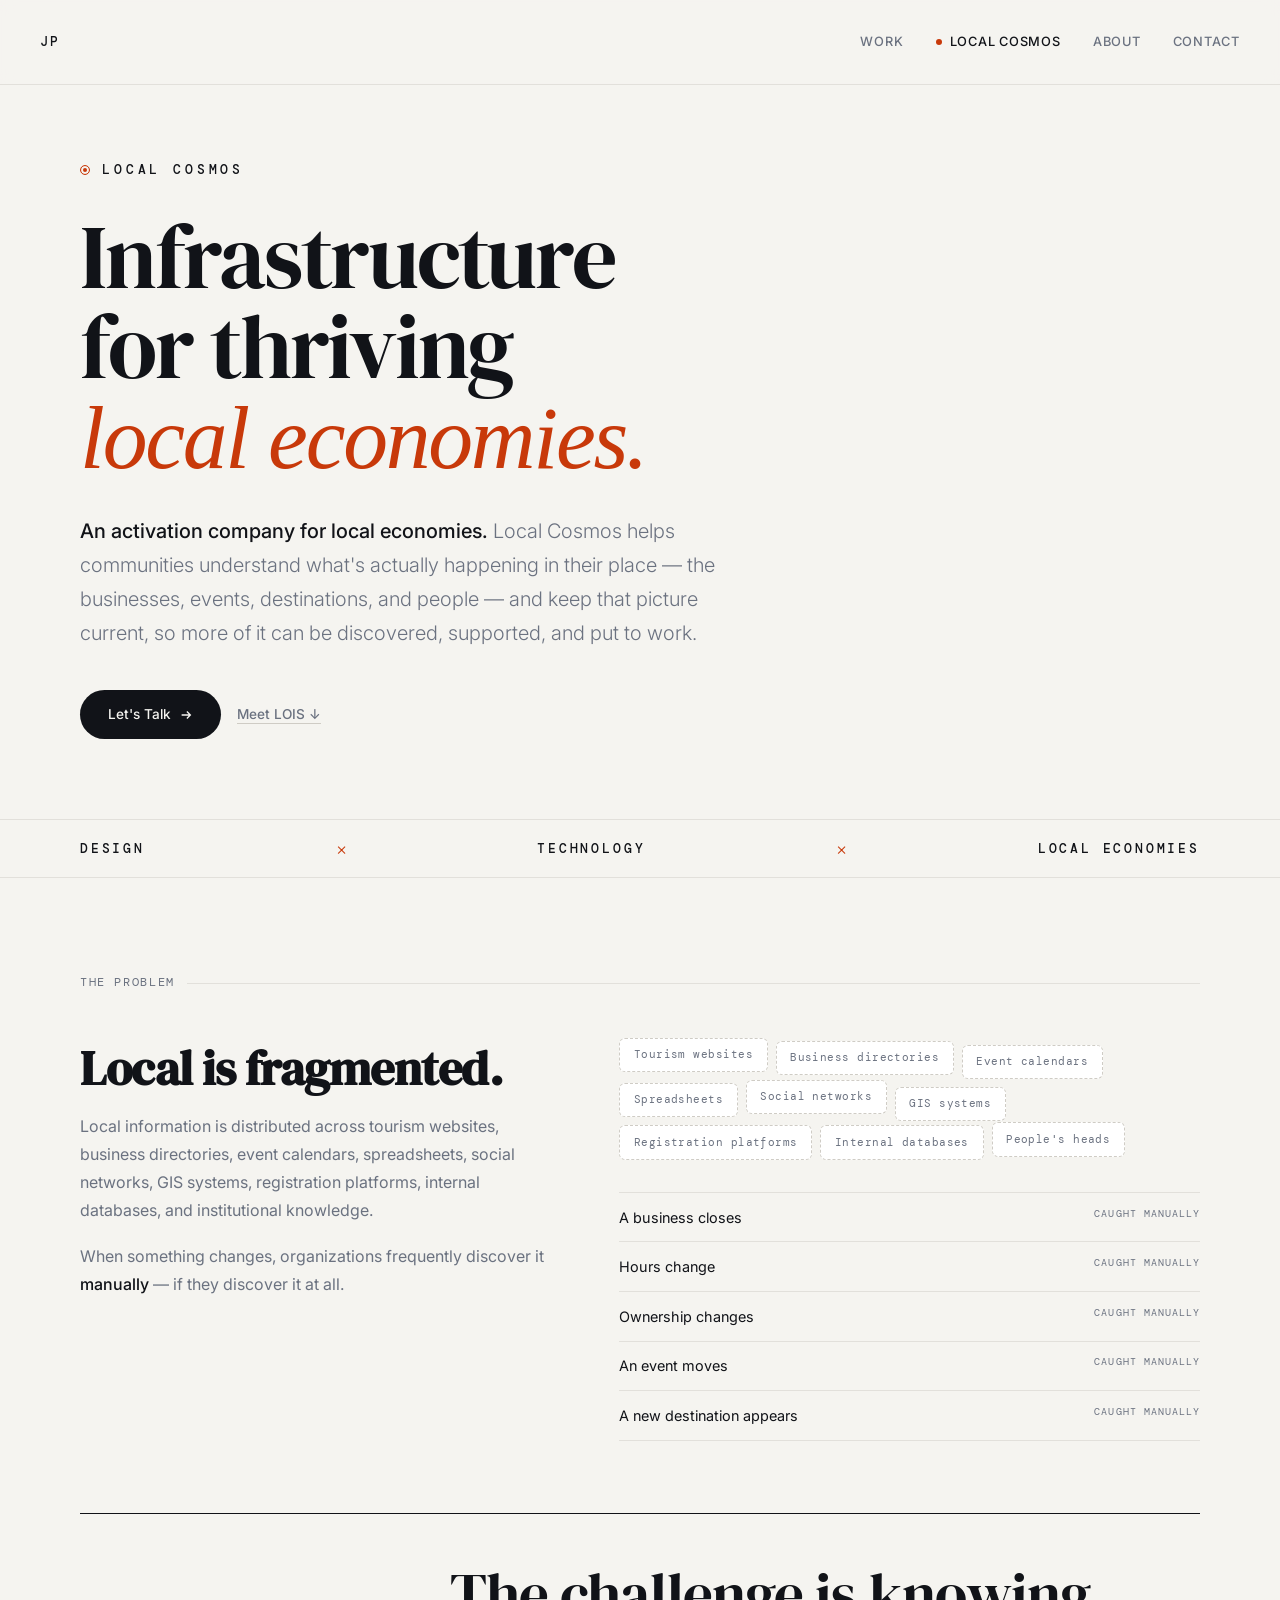
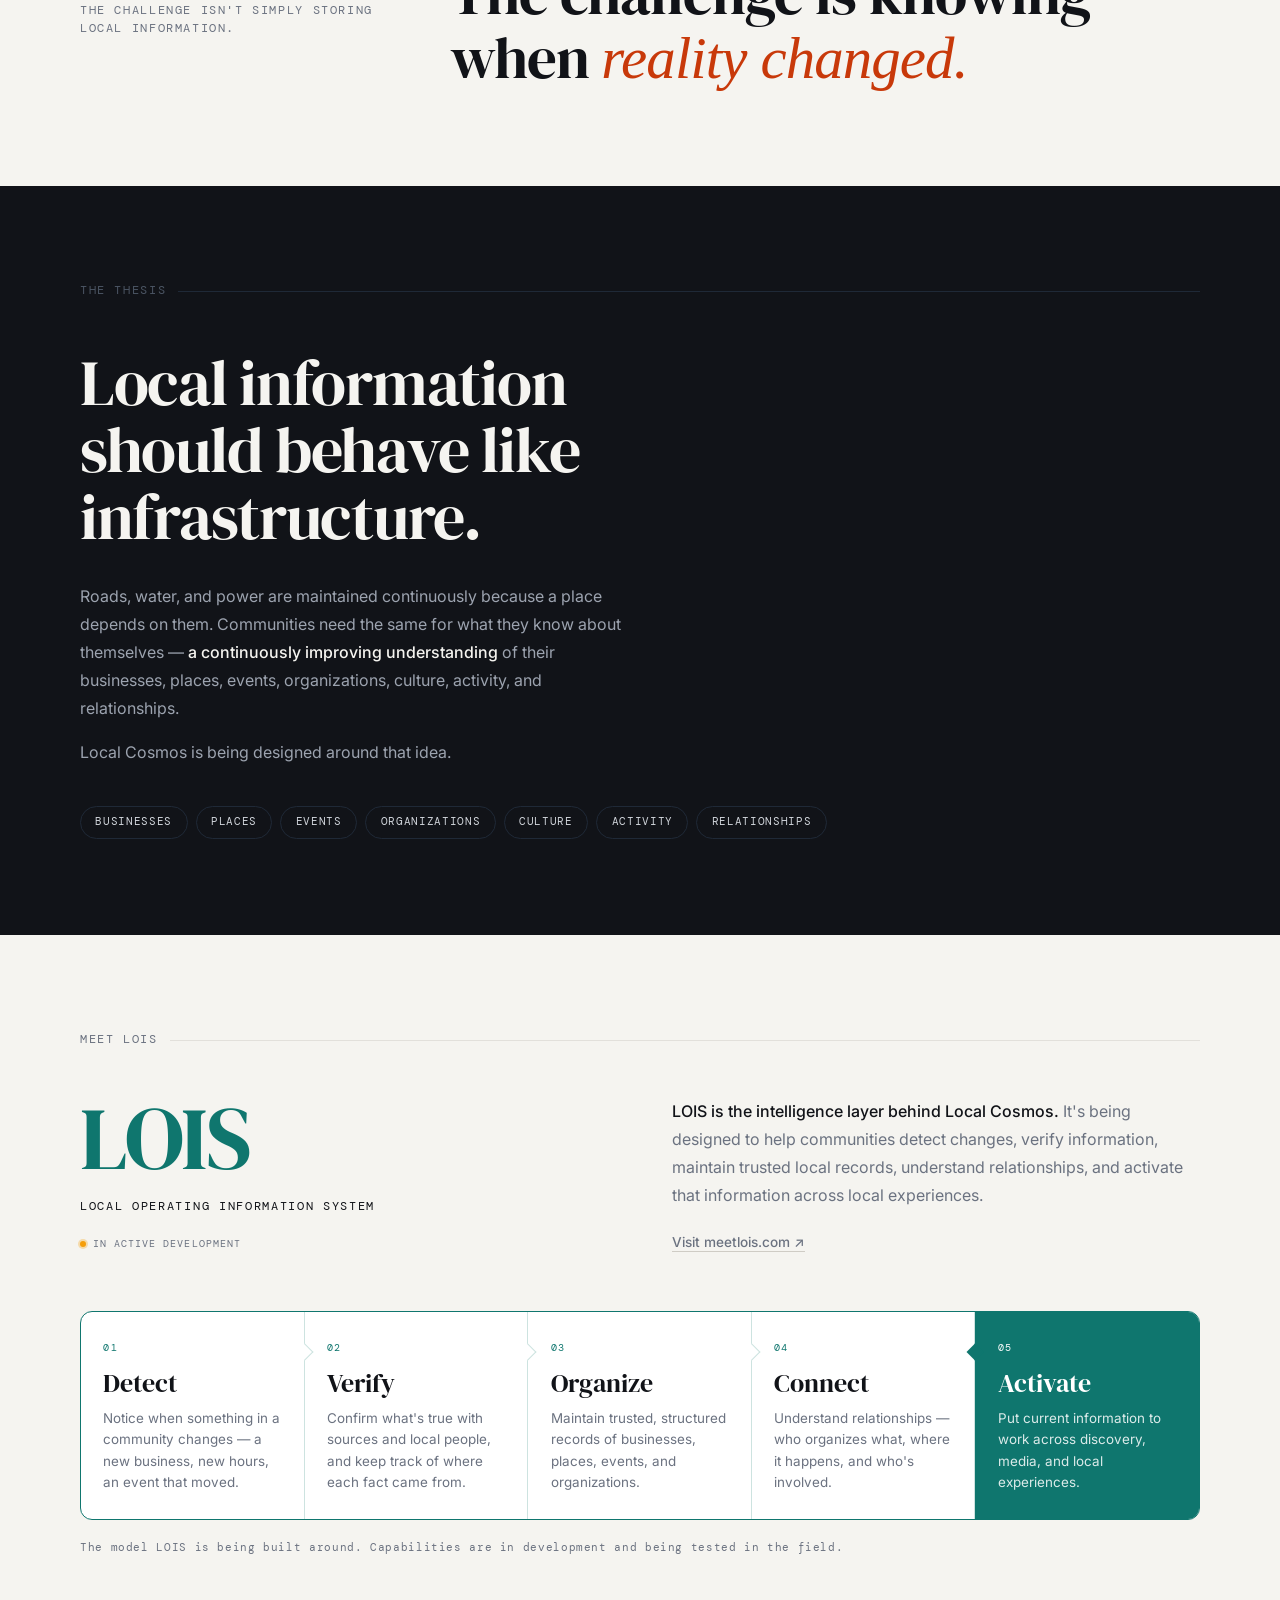
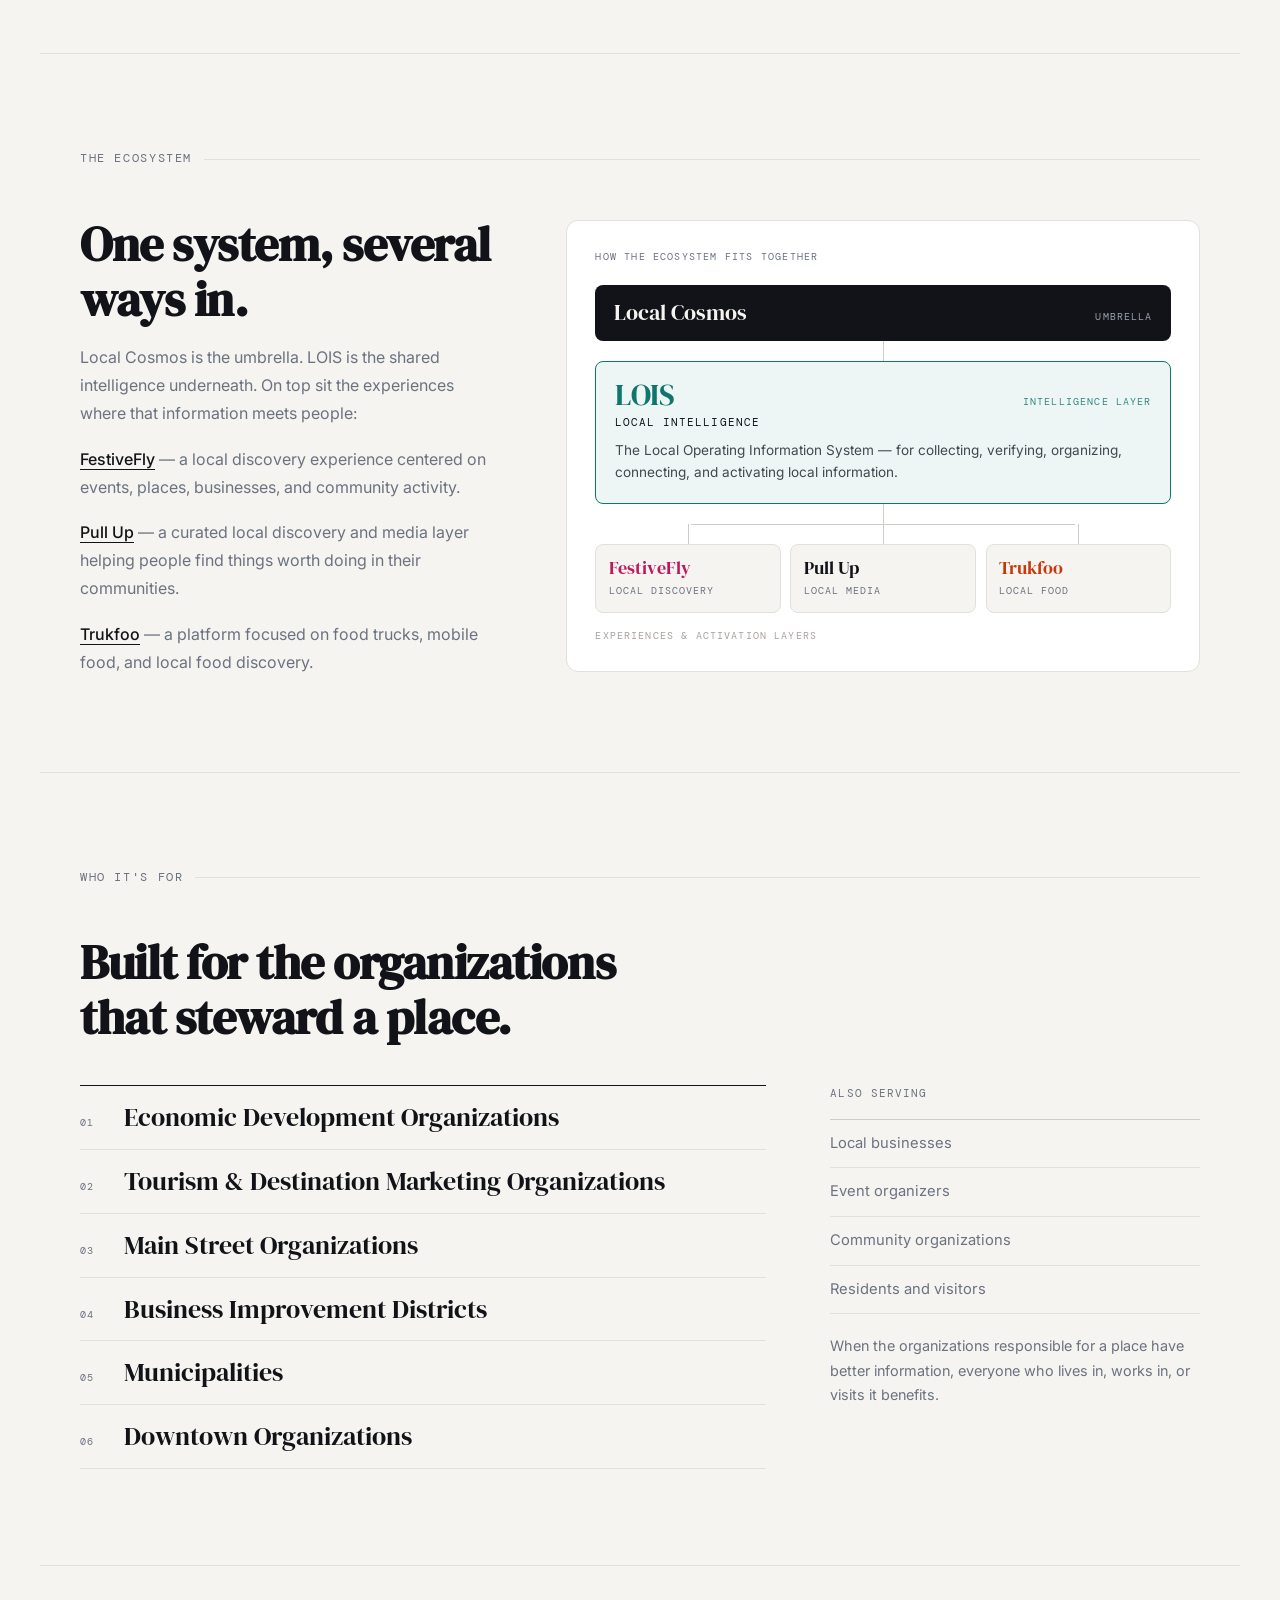
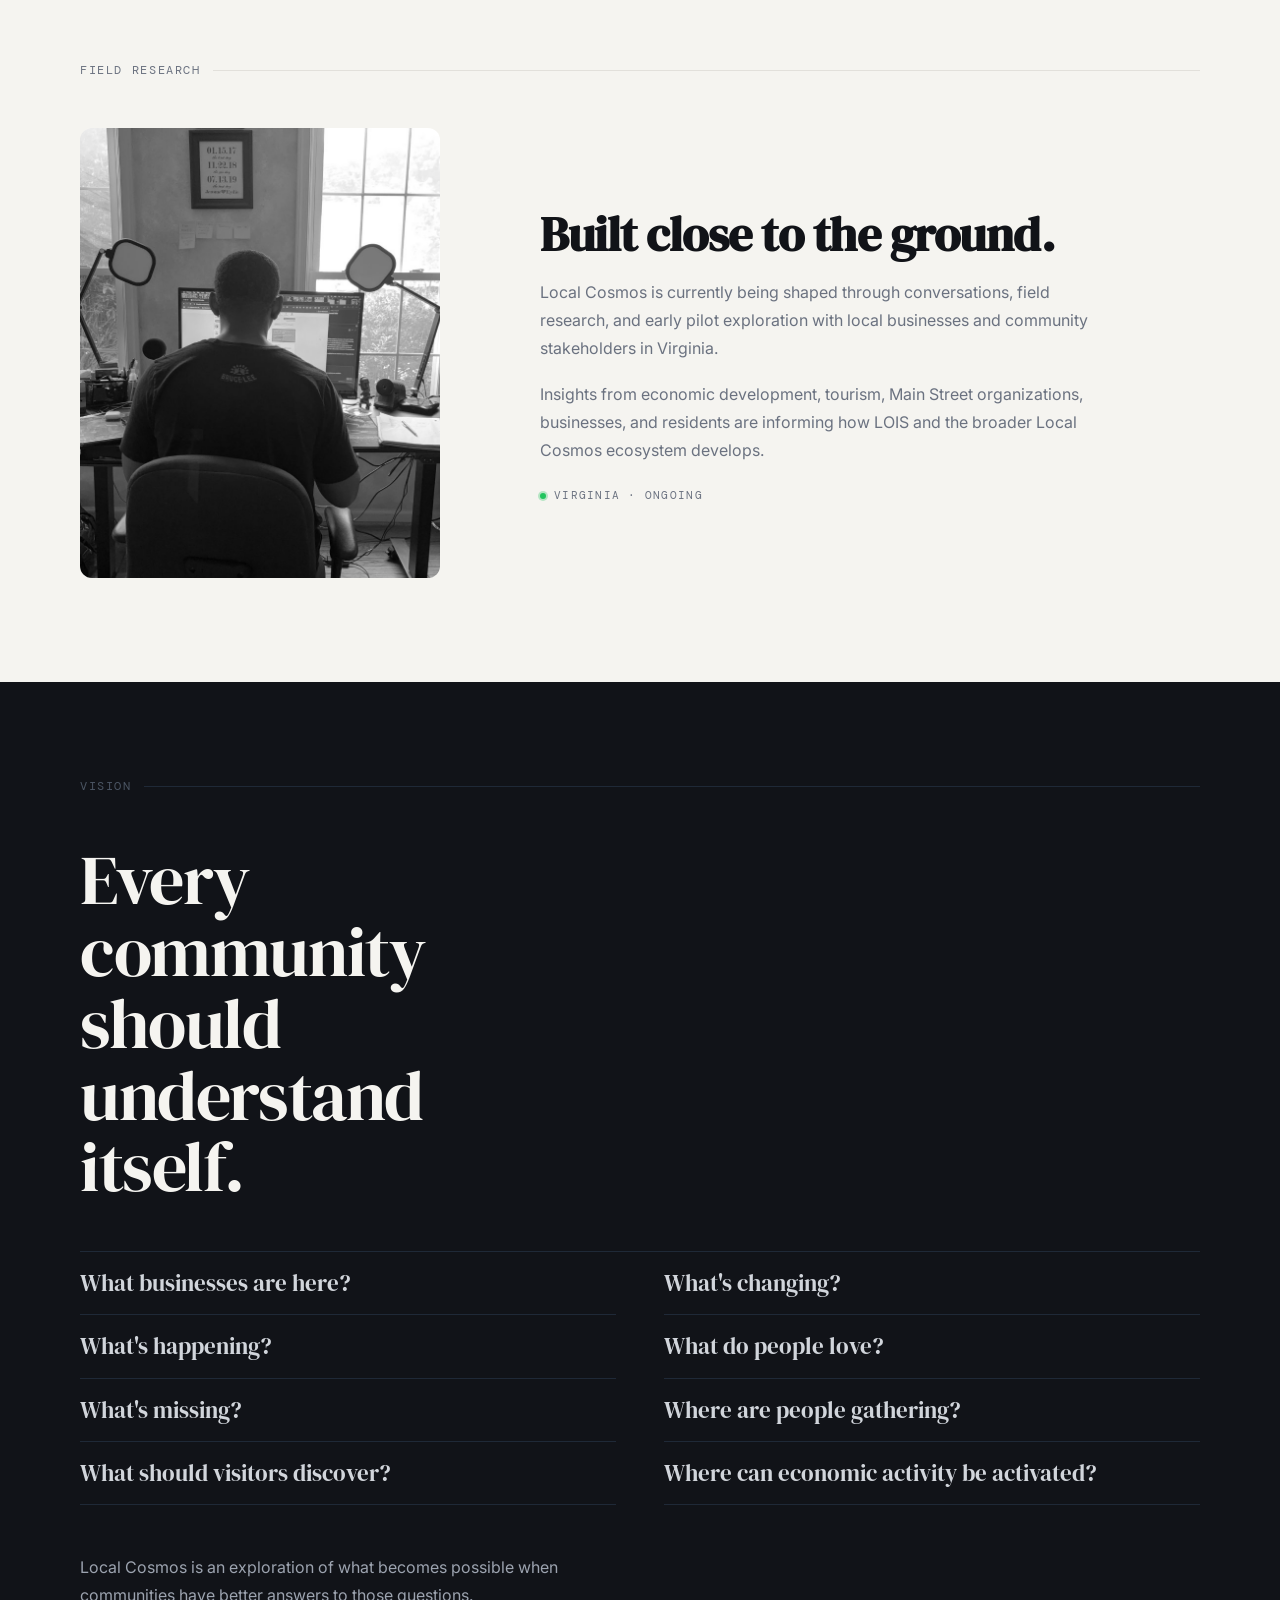
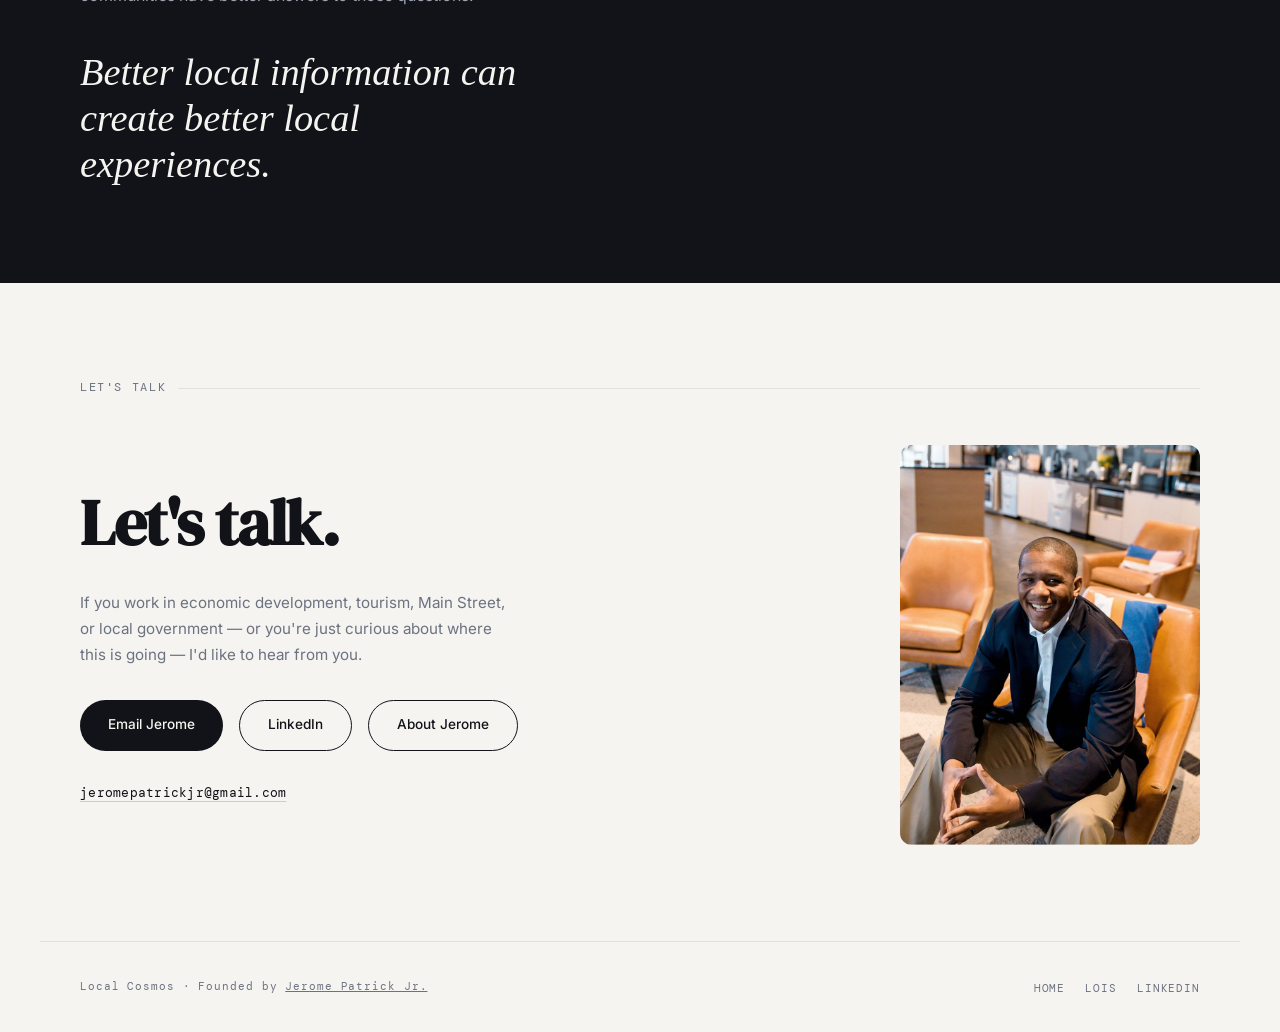
==== commit 7fc53871: "Add files via upload" ====
--- a/index.html
+++ b/index.html
@@ -3,28 +3,27 @@
 <head>
   <meta charset="UTF-8" />
   <meta name="viewport" content="width=device-width, initial-scale=1.0" />
-  <title>Jerome Patrick Jr. — Civic Product Architect &amp; Founder of Local Cosmos</title>
-  <meta name="description" content="Jerome Patrick Jr. is a Civic Product Architect working across design, technology, AI, and local economies. Founder of Local Cosmos." />
-  <link rel="canonical" href="https://jpatrickjr.github.io/" />
+  <title>Local Cosmos — Infrastructure for Thriving Local Economies</title>
+  <meta name="description" content="Local Cosmos is an activation company for local economies, founded by Jerome Patrick Jr. — exploring local information infrastructure that helps communities understand what's happening, keep information current, and activate their local economies." />
+  <link rel="canonical" href="https://jpatrickjr.com/local-cosmos/" />
   <meta name="theme-color" content="#F5F4F0" />
   <meta property="og:type" content="website" />
   <meta property="og:site_name" content="Jerome Patrick Jr." />
-  <meta property="og:url" content="https://jpatrickjr.github.io/" />
-  <meta property="og:title" content="Jerome Patrick Jr. — Civic Product Architect &amp; Founder of Local Cosmos" />
-  <meta property="og:description" content="Jerome Patrick Jr. is a Civic Product Architect working across design, technology, AI, and local economies. Founder of Local Cosmos." />
-  <meta property="og:image" content="https://jpatrickjr.github.io/Assets/og-home.jpg" />
+  <meta property="og:url" content="https://jpatrickjr.com/local-cosmos/" />
+  <meta property="og:title" content="Local Cosmos — Infrastructure for Thriving Local Economies" />
+  <meta property="og:description" content="An activation company for local economies. Local Cosmos is exploring local information infrastructure — and LOIS, the intelligence layer behind it." />
+  <meta property="og:image" content="https://jpatrickjr.com/Assets/og-local-cosmos.jpg" />
   <meta property="og:image:width" content="1200" />
   <meta property="og:image:height" content="630" />
-  <meta property="og:image:alt" content="Jerome Patrick Jr. — Design × Technology × Local Economies" />
+  <meta property="og:image:alt" content="Local Cosmos — Infrastructure for thriving local economies" />
   <meta name="twitter:card" content="summary_large_image" />
-  <meta name="twitter:title" content="Jerome Patrick Jr. — Civic Product Architect &amp; Founder of Local Cosmos" />
-  <meta name="twitter:description" content="Civic Product Architect working across design, technology, AI, and local economies. Founder of Local Cosmos." />
-  <meta name="twitter:image" content="https://jpatrickjr.github.io/Assets/og-home.jpg" />
+  <meta name="twitter:title" content="Local Cosmos — Infrastructure for Thriving Local Economies" />
+  <meta name="twitter:description" content="An activation company for local economies, founded by Jerome Patrick Jr." />
+  <meta name="twitter:image" content="https://jpatrickjr.com/Assets/og-local-cosmos.jpg" />
   <link rel="preconnect" href="https://fonts.googleapis.com" />
   <link rel="preconnect" href="https://fonts.gstatic.com" crossorigin />
   <link href="https://fonts.googleapis.com/css2?family=DM+Serif+Display:ital@0;1&family=Inter:wght@300;400;500;600&family=DM+Mono:wght@400;500&display=swap" rel="stylesheet" />
-  <link rel="preload" as="image" href="Assets/jp-hero.jpg" />
-  <link rel="stylesheet" href="styles.css" />
+  <link rel="stylesheet" href="../styles.css" />
 </head>
 <body>
 
@@ -32,15 +31,14 @@
 
   <!-- NAV -->
   <nav aria-label="Primary">
-    <a class="nav-mark" href="./">JP</a>
+    <a class="nav-mark" href="../">JP</a>
     <div class="nav-right">
-      <a class="nav-lc-mobile" href="local-cosmos/">Local Cosmos</a>
       <button class="nav-toggle" type="button" aria-expanded="false" aria-controls="nav-links">Menu</button>
       <ul class="nav-links" id="nav-links">
-        <li><a href="#work">Work</a></li>
-        <li><a href="local-cosmos/" class="nav-lc">Local Cosmos</a></li>
-        <li><a href="#about">About</a></li>
-        <li><a href="#contact">Contact</a></li>
+        <li><a href="../#work">Work</a></li>
+        <li><a href="./" class="nav-lc" aria-current="page">Local Cosmos</a></li>
+        <li><a href="../#about">About</a></li>
+        <li><a href="#talk">Contact</a></li>
       </ul>
     </div>
   </nav>
@@ -48,72 +46,165 @@
   <main id="main">
 
   <!-- HERO -->
-  <div style="max-width:1200px;margin:0 auto;">
-    <header class="hero">
-      <div class="hero-content">
-        <img class="hero-avatar" src="Assets/jp-hero.jpg" alt="" width="72" height="72" />
-        <p class="hero-identity">
-          <strong>Jerome Patrick Jr.</strong><span class="sep">/</span><span class="id-role">Founder, Local Cosmos</span><span class="id-dot"> · </span><span class="id-role">Civic Product Architect</span>
-        </p>
-        <h1 class="hero-headline">I design systems for better <em>local life.</em></h1>
-        <p class="hero-thesis v2">
-          I'm Jerome Patrick Jr. — a Civic Product Architect and founder of Local Cosmos.
-          I work across design, technology, AI, and community to build products and systems
-          that help local economies work better.
-        </p>
-        <div class="hero-cta">
-          <a href="local-cosmos/" class="btn-primary">
-            Explore Local Cosmos
-            <svg viewBox="0 0 16 16" fill="none" stroke="currentColor" stroke-width="1.5" aria-hidden="true"><path d="M3 8h10M9 4l4 4-4 4"/></svg>
-          </a>
-          <a href="#work" class="btn-secondary">View My Work</a>
-          <a href="https://linkedin.com/in/jeromepatrickjr" target="_blank" rel="noopener" class="text-link">Connect on LinkedIn ↗</a>
-        </div>
-      </div>
-      <div class="hero-photo-wrap">
-        <img
-          class="hero-photo"
-          src="Assets/jp-hero.jpg"
-          alt="Portrait of Jerome Patrick Jr."
-          width="340" height="420"
-          fetchpriority="high"
-        />
-      </div>
-    </header>
-  </div>
-
-  <!-- SIGNAL -->
-  <div class="signal" role="note" aria-label="Design, Technology, Local Economies">
-    <p class="signal-inner" aria-hidden="true">
+  <header class="lc-hero">
+    <p class="lc-mark">Local Cosmos</p>
+    <h1 class="lc-headline">Infrastructure for thriving <em>local economies.</em></h1>
+    <p class="lc-lede">
+      <strong>An activation company for local economies.</strong>
+      Local Cosmos helps communities understand what's actually happening in their place —
+      the businesses, events, destinations, and people — and keep that picture current, so
+      more of it can be discovered, supported, and put to work.
+    </p>
+    <div class="hero-cta">
+      <a href="#talk" class="btn-primary">
+        Let's Talk
+        <svg viewBox="0 0 16 16" fill="none" stroke="currentColor" stroke-width="1.5" aria-hidden="true"><path d="M3 8h10M9 4l4 4-4 4"/></svg>
+      </a>
+      <a href="#lois" class="text-link">Meet LOIS ↓</a>
+    </div>
+  </header>
+
+  <div class="signal" aria-hidden="true">
+    <p class="signal-inner">
       <span>Design</span><span class="signal-x">×</span><span>Technology</span><span class="signal-x">×</span><span>Local Economies</span>
     </p>
   </div>
 
-  <!-- CURRENTLY BUILDING -->
-  <section id="building" aria-labelledby="building-title">
-    <p class="section-label">Currently Building</p>
-    <div class="building-grid">
-      <div>
-        <h2 class="building-name" id="building-title">Local Cosmos</h2>
-        <p class="building-descriptor">An activation company for local economies.</p>
-        <div class="building-body">
-          <p>
-            Local communities generate enormous amounts of information — businesses, events,
-            destinations, organizations, amenities, culture, and activity — but that information
-            is fragmented across websites, spreadsheets, social media, databases, and people's heads.
-          </p>
-          <p>
-            Local Cosmos is exploring a better <strong>local information infrastructure</strong>:
-            systems that help communities understand what's happening, keep information current,
-            improve discovery, and activate their local economies.
-          </p>
-        </div>
-        <a href="local-cosmos/" class="btn-primary">
-          Explore Local Cosmos
-          <svg viewBox="0 0 16 16" fill="none" stroke="currentColor" stroke-width="1.5" aria-hidden="true"><path d="M3 8h10M9 4l4 4-4 4"/></svg>
-        </a>
-      </div>
-
+  <!-- PROBLEM -->
+  <section id="problem" aria-labelledby="problem-title">
+    <p class="section-label">The Problem</p>
+    <div class="lc-two">
+      <div>
+        <h2 class="section-heading" id="problem-title">Local is fragmented.</h2>
+        <div class="lc-prose">
+          <p>
+            Local information is distributed across tourism websites, business directories,
+            event calendars, spreadsheets, social networks, GIS systems, registration platforms,
+            internal databases, and institutional knowledge.
+          </p>
+          <p>
+            When something changes, organizations frequently discover it <strong>manually</strong> —
+            if they discover it at all.
+          </p>
+        </div>
+      </div>
+      <div>
+        <ul class="fragments" aria-label="Where local information lives today">
+          <li class="fragment">Tourism websites</li>
+          <li class="fragment">Business directories</li>
+          <li class="fragment">Event calendars</li>
+          <li class="fragment">Spreadsheets</li>
+          <li class="fragment">Social networks</li>
+          <li class="fragment">GIS systems</li>
+          <li class="fragment">Registration platforms</li>
+          <li class="fragment">Internal databases</li>
+          <li class="fragment">People's heads</li>
+        </ul>
+        <div class="changes" aria-label="Examples of changes that go unnoticed">
+          <p class="change"><span>A business closes</span><span>Caught manually</span></p>
+          <p class="change"><span>Hours change</span><span>Caught manually</span></p>
+          <p class="change"><span>Ownership changes</span><span>Caught manually</span></p>
+          <p class="change"><span>An event moves</span><span>Caught manually</span></p>
+          <p class="change"><span>A new destination appears</span><span>Caught manually</span></p>
+        </div>
+      </div>
+    </div>
+
+    <div class="reality">
+      <p class="reality-label">The challenge isn't simply storing local information.</p>
+      <p class="reality-statement">The challenge is knowing when <em>reality changed.</em></p>
+    </div>
+  </section>
+
+  <!-- THESIS -->
+  <div class="craft-bg" id="thesis">
+    <div class="craft-inner">
+      <p class="section-label">The Thesis</p>
+      <h2 class="thesis-statement">Local information should behave like infrastructure.</h2>
+      <p class="thesis-body">
+        Roads, water, and power are maintained continuously because a place depends on them.
+        Communities need the same for what they know about themselves —
+        <strong>a continuously improving understanding</strong> of their businesses, places,
+        events, organizations, culture, activity, and relationships.
+      </p>
+      <p class="thesis-body">Local Cosmos is being designed around that idea.</p>
+      <ul class="thesis-list" aria-label="What a community needs to understand">
+        <li>Businesses</li><li>Places</li><li>Events</li><li>Organizations</li>
+        <li>Culture</li><li>Activity</li><li>Relationships</li>
+      </ul>
+    </div>
+  </div>
+
+  <!-- LOIS -->
+  <section id="lois" aria-labelledby="lois-title">
+    <p class="section-label">Meet LOIS</p>
+    <div class="lois-head">
+      <div>
+        <h2 class="lois-name" id="lois-title">LOIS</h2>
+        <p class="lois-expansion">Local Operating Information System</p>
+        <p class="status-chip"><span class="status-dot"></span> In active development</p>
+      </div>
+      <div class="lc-prose">
+        <p>
+          <strong>LOIS is the intelligence layer behind Local Cosmos.</strong>
+          It's being designed to help communities detect changes, verify information,
+          maintain trusted local records, understand relationships, and activate that
+          information across local experiences.
+        </p>
+        <p>
+          <a href="https://meetlois.com" target="_blank" rel="noopener" class="text-link" style="min-height:auto;">Visit meetlois.com ↗</a>
+        </p>
+      </div>
+    </div>
+
+    <ol class="flow" aria-label="How LOIS is designed to work">
+      <li class="flow-step">
+        <p class="flow-num">01</p>
+        <p class="flow-verb">Detect</p>
+        <p class="flow-desc">Notice when something in a community changes — a new business, new hours, an event that moved.</p>
+      </li>
+      <li class="flow-step">
+        <p class="flow-num">02</p>
+        <p class="flow-verb">Verify</p>
+        <p class="flow-desc">Confirm what's true with sources and local people, and keep track of where each fact came from.</p>
+      </li>
+      <li class="flow-step">
+        <p class="flow-num">03</p>
+        <p class="flow-verb">Organize</p>
+        <p class="flow-desc">Maintain trusted, structured records of businesses, places, events, and organizations.</p>
+      </li>
+      <li class="flow-step">
+        <p class="flow-num">04</p>
+        <p class="flow-verb">Connect</p>
+        <p class="flow-desc">Understand relationships — who organizes what, where it happens, and who's involved.</p>
+      </li>
+      <li class="flow-step">
+        <p class="flow-num">05</p>
+        <p class="flow-verb">Activate</p>
+        <p class="flow-desc">Put current information to work across discovery, media, and local experiences.</p>
+      </li>
+    </ol>
+    <p class="flow-note">The model LOIS is being built around. Capabilities are in development and being tested in the field.</p>
+  </section>
+
+  <hr class="full-rule" />
+
+  <!-- ECOSYSTEM -->
+  <section id="ecosystem" aria-labelledby="eco-title">
+    <p class="section-label">The Ecosystem</p>
+    <div class="eco-wrap">
+      <div>
+        <h2 class="section-heading" id="eco-title">One system, several ways in.</h2>
+        <div class="lc-prose">
+          <p>
+            Local Cosmos is the umbrella. LOIS is the shared intelligence underneath.
+            On top sit the experiences where that information meets people:
+          </p>
+          <p><a href="https://festivefly.com" target="_blank" rel="noopener" style="color:var(--ink);font-weight:500;text-underline-offset:4px;">FestiveFly</a> — a local discovery experience centered on events, places, businesses, and community activity.</p>
+          <p><a href="https://pullupguide.com" target="_blank" rel="noopener" style="color:var(--ink);font-weight:500;text-underline-offset:4px;">Pull Up</a> — a curated local discovery and media layer helping people find things worth doing in their communities.</p>
+          <p><a href="https://www.trukfoo.com" target="_blank" rel="noopener" style="color:var(--ink);font-weight:500;text-underline-offset:4px;">Trukfoo</a> — a platform focused on food trucks, mobile food, and local food discovery.</p>
+        </div>
+      </div>
       <figure class="eco">
         <figcaption class="eco-caption">How the ecosystem fits together</figcaption>
         <div class="eco-umbrella">
@@ -142,436 +233,115 @@
 
   <hr class="full-rule" />
 
-  <!-- WORK -->
-  <section id="work">
-    <p class="section-label">Selected Work</p>
-    <h2 class="section-heading">Things I've built.</h2>
-    <p class="work-intro">
-      Products, systems, and prototypes at different stages of the same process —
-      discovered, designed, built, and put into the real world.
-    </p>
-
-    <div class="projects-grid">
-
-      <!-- StoryGoggles -->
-      <div class="project-card">
-        <div class="card-top">
-          <span class="card-status"><span class="status-dot"></span> Live</span>
-          <span class="card-type">AI Tool · Federal</span>
-        </div>
-        <h3 class="card-name grape">StoryGoggles</h3>
-        <p class="card-desc">
-          An AI-assisted social listening and article analysis tool conceived, designed,
-          and built for a seven-analyst federal team. Standardized intelligence reporting
-          and freed analysts for higher-value work. Now live as a public product at storygoggles.com.
+  <!-- AUDIENCE -->
+  <section id="who" aria-labelledby="who-title">
+    <p class="section-label">Who It's For</p>
+    <h2 class="section-heading" id="who-title">Built for the organizations<br />that steward a place.</h2>
+    <div class="audience" style="margin-top:2.5rem;">
+      <ol class="audience-list">
+        <li><span>01</span>Economic Development Organizations</li>
+        <li><span>02</span>Tourism &amp; Destination Marketing Organizations</li>
+        <li><span>03</span>Main Street Organizations</li>
+        <li><span>04</span>Business Improvement Districts</li>
+        <li><span>05</span>Municipalities</li>
+        <li><span>06</span>Downtown Organizations</li>
+      </ol>
+      <div>
+        <p class="subsection-label" style="margin-bottom:1rem;">Also serving</p>
+        <ul class="audience-secondary">
+          <li>Local businesses</li>
+          <li>Event organizers</li>
+          <li>Community organizations</li>
+          <li>Residents and visitors</li>
+        </ul>
+        <p class="audience-note">
+          When the organizations responsible for a place have better information,
+          everyone who lives in, works in, or visits it benefits.
         </p>
-        <div class="card-stats">
-          <div class="stat">
-            <span class="stat-number">1,900+</span>
-            <span class="stat-label">Uses</span>
-          </div>
-          <div class="stat">
-            <span class="stat-number">35%</span>
-            <span class="stat-label">Faster analysis</span>
-          </div>
-          <div class="stat">
-            <span class="stat-number">2024</span>
-            <span class="stat-label">Shipped</span>
-          </div>
-        </div>
-        <a href="https://story-goggles--jeromepatrickjr.replit.app/" target="_blank" rel="noopener" class="card-link">
-          Visit storygoggles.com
-          <svg viewBox="0 0 16 16" fill="none" stroke="currentColor" stroke-width="1.5">
-            <path d="M3 8h10M9 4l4 4-4 4"/>
-          </svg>
-        </a>
-      </div>
-
-      <!-- Trukfoo -->
-      <div class="project-card">
-        <div class="card-top">
-          <span class="card-status"><span class="status-dot"></span> In Production</span>
-          <span class="card-type">Marketplace · Startup</span>
-          <a href="local-cosmos/" class="local-cosmos-tag">Part of Local Cosmos →</a>
-        </div>
-        <h3 class="card-name rust">Trukfoo</h3>
-        <p class="card-desc">
-          A two-sided marketplace connecting food trucks, consumers, and venues through
-          real-time discovery and booking. Founded from scratch — discovery research,
-          service design, team building, and product roadmap all owned in-house.
-          IdeaFest Finalist.
-        </p>
-        <div class="card-stats">
-          <div class="stat">
-            <span class="stat-number">50+</span>
-            <span class="stat-label">Vendors</span>
-          </div>
-          <div class="stat">
-            <span class="stat-number">7</span>
-            <span class="stat-label">Team members</span>
-          </div>
-          <div class="stat">
-            <span class="stat-number">2025</span>
-            <span class="stat-label">Founded</span>
-          </div>
-        </div>
-        <a href="https://www.trukfoo.com" target="_blank" rel="noopener" class="card-link">
-          Visit trukfoo.com
-          <svg viewBox="0 0 16 16" fill="none" stroke="currentColor" stroke-width="1.5">
-            <path d="M3 8h10M9 4l4 4-4 4"/>
-          </svg>
-        </a>
-        <a href="https://www.thelaunchplace.org/ideafest" target="_blank" rel="noopener" class="card-source-link">
-          Featured: IdeaFest 2026 Finalist ↗
-        </a>
-      </div>
-
-      <!-- USPS Passport -->
-      <div class="project-card">
-        <div class="card-top">
-          <span class="card-status"><span class="status-dot"></span> Prototyped</span>
-          <span class="card-type">Service Design · Federal</span>
-        </div>
-        <h3 class="card-name">USPS Passport Service Redesign</h3>
-        <p class="card-desc">
-          Evaluated the USPS passport appointment service end to end. Developed current-state
-          and future-state service maps that identified friction across scheduling, mobile usability,
-          and error recovery. Prototyped redesigned workflows and facilitated stakeholder review
-          sessions with business, IT, and customer-facing teams to validate improvements.
-        </p>
-        <div class="card-stats">
-          <div class="stat">
-            <span class="stat-number" style="font-size:1.1rem;">Current → Future</span>
-            <span class="stat-label">Service Mapping</span>
-          </div>
-          <div class="stat">
-            <span class="stat-number" style="font-size:1.1rem;">HCD · Salesforce</span>
-            <span class="stat-label">Methods</span>
-          </div>
-        </div>
-        <a href="https://chat-check-78201000.figma.site" target="_blank" rel="noopener" class="card-link">
-          Open the live prototype
-          <svg viewBox="0 0 16 16" fill="none" stroke="currentColor" stroke-width="1.5">
-            <path d="M3 8h10M9 4l4 4-4 4"/>
-          </svg>
-        </a>
-      </div>
-
-<!-- LOIS -->
-      <div class="project-card">
-        <div class="card-top">
-          <span class="card-status"><span class="status-dot"></span> In Development</span>
-          <span class="card-type">AI · Local Intelligence</span>
-          <a href="local-cosmos/" class="local-cosmos-tag">Part of Local Cosmos →</a>
-        </div>
-        <h3 class="card-name teal">LOIS</h3>
-        <p class="card-desc">
-          The Local Operating Information System — the data and AI infrastructure at the
-          center of Local Cosmos, a local-discovery ecosystem connecting communities to
-          events, businesses, and experiences. LOIS pairs AI-driven collection with
-          on-the-ground "Localist" relationships to surface information algorithms alone miss.
-        </p>
-        <div class="card-stats">
-          <div class="stat">
-            <span class="stat-number">5</span>
-            <span class="stat-label">Products in family</span>
-          </div>
-          <div class="stat">
-            <span class="stat-number" style="font-size:1.1rem;">Culpeper Competes</span>
-            <span class="stat-label">Selected Cohort</span>
-          </div>
-          <div class="stat">
-            <span class="stat-number">2026</span>
-            <span class="stat-label">Founded</span>
-          </div>
-        </div>
-        <a href="https://meetlois.com" target="_blank" rel="noopener" class="card-link">
-          Visit meetlois.com
-          <svg viewBox="0 0 16 16" fill="none" stroke="currentColor" stroke-width="1.5">
-            <path d="M3 8h10M9 4l4 4-4 4"/>
-          </svg>
-        </a>
-      </div>
-
-      <!-- FestiveFly -->
-      <div class="project-card">
-        <div class="card-top">
-          <span class="card-status"><span class="status-dot"></span> In Development</span>
-          <span class="card-type">Civic SaaS · Event Discovery</span>
-          <a href="local-cosmos/" class="local-cosmos-tag">Part of Local Cosmos →</a>
-        </div>
-        <h3 class="card-name coral">FestiveFly</h3>
-        <p class="card-desc">
-          A community experience platform connecting residents, vendors, organizers, and
-          municipalities around local events and festivals. Built as a network-effect pair
-          with Trukfoo — one flywheel for food trucks, one for the festivals and fairs
-          around them — with early county partnerships already underway in Virginia.
-        </p>
-        <div class="card-stats">
-          <div class="stat">
-            <span class="stat-number" style="font-size:1.1rem;">Culpeper Competes</span>
-            <span class="stat-label">Selected Cohort</span>
-          </div>
-          <div class="stat">
-            <span class="stat-number">2+</span>
-            <span class="stat-label">Counties engaged</span>
-          </div>
-          <div class="stat">
-            <span class="stat-number">2025</span>
-            <span class="stat-label">Founded</span>
-          </div>
-        </div>
-        <a href="https://festivefly.com" target="_blank" rel="noopener" class="card-link">
-          Visit festivefly.com
-          <svg viewBox="0 0 16 16" fill="none" stroke="currentColor" stroke-width="1.5">
-            <path d="M3 8h10M9 4l4 4-4 4"/>
-          </svg>
-        </a>
-      </div>
-
-      <!-- Custobee -->
-      <div class="project-card">
-        <div class="card-top">
-          <span class="card-status"><span class="status-dot"></span> In Development</span>
-          <span class="card-type">Logistics · Patent-Pending</span>
-        </div>
-        <h3 class="card-name amber">Custobee</h3>
-        <p class="card-desc">
-          Born from a personal package theft in 2018, Custobee has grown into the Safe Haven
-          Network — a multi-carrier system for secure package storage, routing, and recipient
-          pickup, with a patent-pending return-to-resale extension that turns reverse
-          logistics into local commerce. Hofstra Veteran Ventures Challenge semifinalist.
-        </p>
-        <div class="card-stats">
-          <div class="stat">
-            <span class="stat-number">2</span>
-            <span class="stat-label">Provisional patents</span>
-          </div>
-          <div class="stat">
-            <span class="stat-number">2020</span>
-            <span class="stat-label">Hofstra semifinalist</span>
-          </div>
-          <div class="stat">
-            <span class="stat-number">2018</span>
-            <span class="stat-label">Founded</span>
-          </div>
-        </div>
-        <a href="https://www.figma.com/proto/EGLJyu5QvZWKGARqYnJpxQ/CustoBee?node-id=277-3310&starting-point-node-id=277%3A3310" target="_blank" rel="noopener" class="card-link">
-          Open the live prototype
-          <svg viewBox="0 0 16 16" fill="none" stroke="currentColor" stroke-width="1.5">
-            <path d="M3 8h10M9 4l4 4-4 4"/>
-          </svg>
-        </a>
-        <a href="https://www.hofstra.edu/entrepreneurship/veterans-venture-challenge.html" target="_blank" rel="noopener" class="card-source-link">
-          Featured: Hofstra Veterans Venture Challenge ↗
-        </a>
-      </div>
-
-      
+      </div>
     </div>
   </section>
 
   <hr class="full-rule" />
 
-  <!-- ABOUT -->
-  <section id="about">
-    <p class="section-label">About</p>
-    <h2 class="section-heading">The throughline.</h2>
-    <div class="about-grid">
-      <div class="about-body">
-        <p>
-          I'm a multidisciplinary product thinker, designer, strategist, and builder
-          interested in how technology can improve everyday systems.
-        </p>
-        <p>
-          I learned early in the Navy to look beyond the immediate problem and understand
-          the system around it. That instinct has followed me across product design,
-          service design, AI, civic technology, community, branding, and entrepreneurship.
-        </p>
-        <p>
-          I'm particularly interested in the layer where digital systems meet real human
-          behavior — where better information, better interfaces, and better infrastructure
-          can improve how people experience the places around them.
-        </p>
-        <p>
-          Today I'm building <a href="local-cosmos/" style="color:inherit;text-underline-offset:4px;">Local Cosmos</a>
-          and exploring what the next generation of local technology might look like.
-        </p>
-      </div>
-      <div class="about-photo-wrap">
-        <img src="Assets/jp-navy.jpg" alt="Jerome Patrick holding his Navy retirement shadow box, 22 years of service" class="about-photo" width="880" height="660" loading="lazy" decoding="async" />
-      </div>
-    </div>
-  </section>
-
-  <!-- CRAFT -->
-  <div class="craft-bg" id="craft">
+  <!-- GROUND -->
+  <section id="ground" aria-labelledby="ground-title">
+    <p class="section-label">Field Research</p>
+    <div class="ground">
+      <div>
+        <img src="../Assets/jp-at-work.jpg" alt="Jerome Patrick Jr. at work" class="ground-photo" width="732" height="958" loading="lazy" decoding="async" />
+      </div>
+      <div>
+        <h2 class="section-heading" id="ground-title">Built close to the ground.</h2>
+        <div class="lc-prose">
+          <p>
+            Local Cosmos is currently being shaped through conversations, field research,
+            and early pilot exploration with local businesses and community stakeholders in Virginia.
+          </p>
+          <p>
+            Insights from economic development, tourism, Main Street organizations, businesses,
+            and residents are informing how LOIS and the broader Local Cosmos ecosystem develops.
+          </p>
+        </div>
+        <p class="ground-tag"><span class="status-dot"></span> Virginia · Ongoing</p>
+      </div>
+    </div>
+  </section>
+
+  <!-- VISION -->
+  <div class="craft-bg" id="vision">
     <div class="craft-inner">
-      <div class="craft-header">
-        <div class="craft-header-text">
-          <p class="section-label">Craft</p>
-          <h2 class="section-heading">How I work.</h2>
-        </div>
-        <div class="craft-photo-wrap">
-          <img src="Assets/jp-at-work.jpg" alt="Jerome Patrick at his desk, working" class="craft-photo" width="732" height="958" loading="lazy" decoding="async" />
-        </div>
-      </div>
-
-      <p class="operating-loop">Discover → Design → Build → Deploy → Learn</p>
-
-      <div class="principles">
-
-        <div class="principle">
-          <p class="principle-num">I</p>
-          <h3 class="principle-title">Research feeds the build.</h3>
-          <p class="principle-body">
-            Research isn't where the work ends. What I learn shapes what gets built,
-            what gets deployed, and what I learn next.
-          </p>
-        </div>
-
-        <div class="principle">
-          <p class="principle-num">II</p>
-          <h3 class="principle-title">Don't hand off. Ship it.</h3>
-          <p class="principle-body">
-            Most designers hand off a recommendation and walk away.
-            I architect and build the tools the research calls for.
-            StoryGoggles wasn't a brief — it was a problem I saw and solved.
-          </p>
-        </div>
-
-        <div class="principle">
-          <p class="principle-num">III</p>
-          <h3 class="principle-title">Systems, not screens.</h3>
-          <p class="principle-body">
-            Good service design accounts for every touchpoint — digital, human,
-            operational. I work from the frontline user back to the executive suite,
-            because the experience is the whole system, not just the interface.
-          </p>
-        </div>
-
-      </div>
+      <p class="section-label">Vision</p>
+      <h2 class="vision-heading">Every community should understand itself.</h2>
+      <ul class="questions">
+        <li>What businesses are here?</li>
+        <li>What's changing?</li>
+        <li>What's happening?</li>
+        <li>What do people love?</li>
+        <li>What's missing?</li>
+        <li>Where are people gathering?</li>
+        <li>What should visitors discover?</li>
+        <li>Where can economic activity be activated?</li>
+      </ul>
+      <p class="vision-close">
+        Local Cosmos is an exploration of what becomes possible when communities
+        have better answers to those questions.
+      </p>
+      <p class="vision-statement">Better local information can create better local experiences.</p>
     </div>
   </div>
 
-  <!-- CREDENTIALS -->
-  <section id="credentials">
-    <p class="section-label">Credentials</p>
-    <h2 class="section-heading">Education &<br>certifications.</h2>
-
-    <div class="creds-grid">
-      <div class="cred-item">
-        <p class="cred-issuer">University of Virginia</p>
-        <p class="cred-name">Product Management Certification</p>
-        <p class="cred-year">2024</p>
-      </div>
-      <div class="cred-item">
-        <p class="cred-issuer">IDEO U</p>
-        <p class="cred-name">Foundations in Design Thinking</p>
-        <p class="cred-year">2022</p>
-      </div>
-      <div class="cred-item">
-        <p class="cred-issuer">Productboard Academy</p>
-        <p class="cred-name">Build Outcome-Driven Roadmaps</p>
-        <p class="cred-year">2024</p>
-      </div>
-      <div class="cred-item">
-        <p class="cred-issuer">Google</p>
-        <p class="cred-name">Foundations of UX Design</p>
-        <p class="cred-year">2023</p>
-      </div>
-      <div class="cred-item">
-        <p class="cred-issuer">Amplitude</p>
-        <p class="cred-name">Analytics Foundations</p>
-        <p class="cred-year">2024</p>
-      </div>
-      <div class="cred-item">
-        <p class="cred-issuer">Kaplan University</p>
-        <p class="cred-name">MBA, Marketing</p>
-        <p class="cred-year">Graduate</p>
-      </div>
-      <div class="cred-item">
-        <p class="cred-issuer">Codecademy</p>
-        <p class="cred-name">HTML & CSS</p>
-        <p class="cred-year">2021</p>
-      </div>
-    </div>
-
-    <div style="margin-top:3rem;">
-      <p class="section-label">What I Do</p>
-      <div class="tools-row">
-        <span class="tool-tag">Product Strategy</span>
-        <span class="tool-tag">Service Design</span>
-        <span class="tool-tag">Systems Thinking</span>
-        <span class="tool-tag">AI Product Development</span>
-        <span class="tool-tag">Rapid Prototyping</span>
-        <span class="tool-tag">Workflow Design</span>
-        <span class="tool-tag">Data & Information Modeling</span>
-        <span class="tool-tag">Stakeholder Facilitation</span>
-      </div>
-    </div>
-
-    <div style="margin-top:2.5rem;">
-      <p class="section-label">What I Build With</p>
-      <div class="tools-row">
-        <span class="tool-tag">Claude</span>
-        <span class="tool-tag">ChatGPT</span>
-        <span class="tool-tag">Supabase</span>
-        <span class="tool-tag">GitHub</span>
-        <span class="tool-tag">Replit</span>
-        <span class="tool-tag">Airtable</span>
-        <span class="tool-tag">n8n</span>
-        <span class="tool-tag">Figma</span>
-      </div>
-    </div>
-
-    <div style="margin-top:2rem;">
-      <p class="subsection-label">Additional Technical Experience</p>
-      <div class="tools-row" style="margin-top:1rem;">
-        <span class="tool-tag tool-tag-secondary">React</span>
-        <span class="tool-tag tool-tag-secondary">TypeScript</span>
-        <span class="tool-tag tool-tag-secondary">Node.js</span>
-        <span class="tool-tag tool-tag-secondary">HTML / CSS</span>
-        <span class="tool-tag tool-tag-secondary">Salesforce</span>
-        <span class="tool-tag tool-tag-secondary">Railway</span>
-      </div>
-    </div>
-  </section>
-
-  <hr class="full-rule" />
-
-  <!-- CONTACT -->
-  <section id="contact">
-    <p class="section-label">Contact</p>
+  <!-- TALK -->
+  <section id="talk" aria-labelledby="talk-title">
+    <p class="section-label">Let's Talk</p>
     <div class="contact-grid">
       <div class="contact-wrap">
-        <h2 class="contact-heading">Let's build something useful.</h2>
+        <h2 class="contact-heading" id="talk-title">Let's talk.</h2>
         <p class="contact-sub">
-          Whether we just met or you're working on something in local economies,
-          civic technology, or AI products — I'd like to hear about it.
+          If you work in economic development, tourism, Main Street, or local government —
+          or you're just curious about where this is going — I'd like to hear from you.
         </p>
         <div class="contact-links">
-          <a href="mailto:jeromepatrickjr@gmail.com" class="btn-primary">Send an email</a>
+          <a href="mailto:jeromepatrickjr@gmail.com?subject=Local%20Cosmos" class="btn-primary">Email Jerome</a>
           <a href="https://linkedin.com/in/jeromepatrickjr" target="_blank" rel="noopener" class="btn-secondary">LinkedIn</a>
-          <a href="https://github.com/jpatrickjr" target="_blank" rel="noopener" class="btn-secondary">GitHub</a>
-        </div>
-        <p class="contact-email"><a href="mailto:jeromepatrickjr@gmail.com">jeromepatrickjr@gmail.com</a></p>
+          <a href="../" class="btn-secondary">About Jerome</a>
+        </div>
+        <p class="contact-email"><a href="mailto:jeromepatrickjr@gmail.com?subject=Local%20Cosmos">jeromepatrickjr@gmail.com</a></p>
       </div>
       <div class="contact-photo-wrap">
-        <img src="Assets/jp-contact.jpg" alt="Jerome Patrick smiling" class="contact-photo" width="856" height="1137" loading="lazy" decoding="async" />
+        <img src="../Assets/jp-contact.jpg" alt="Jerome Patrick Jr., founder of Local Cosmos" class="contact-photo" width="856" height="1137" loading="lazy" decoding="async" />
       </div>
     </div>
   </section>
 
   </main>
 
-  <!-- FOOTER -->
   <footer>
-    <p class="footer-copy">© 2026 Jerome Patrick Jr. · jpatrickjr.com</p>
+    <p class="footer-copy">Local Cosmos · Founded by <a href="../" style="color:inherit;">Jerome Patrick Jr.</a></p>
     <ul class="footer-links">
-      <li><a href="local-cosmos/">Local Cosmos</a></li>
+      <li><a href="../">Home</a></li>
+      <li><a href="https://meetlois.com" target="_blank" rel="noopener">LOIS</a></li>
       <li><a href="https://linkedin.com/in/jeromepatrickjr" target="_blank" rel="noopener">LinkedIn</a></li>
-      <li><a href="https://github.com/jpatrickjr" target="_blank" rel="noopener">GitHub</a></li>
     </ul>
   </footer>
 
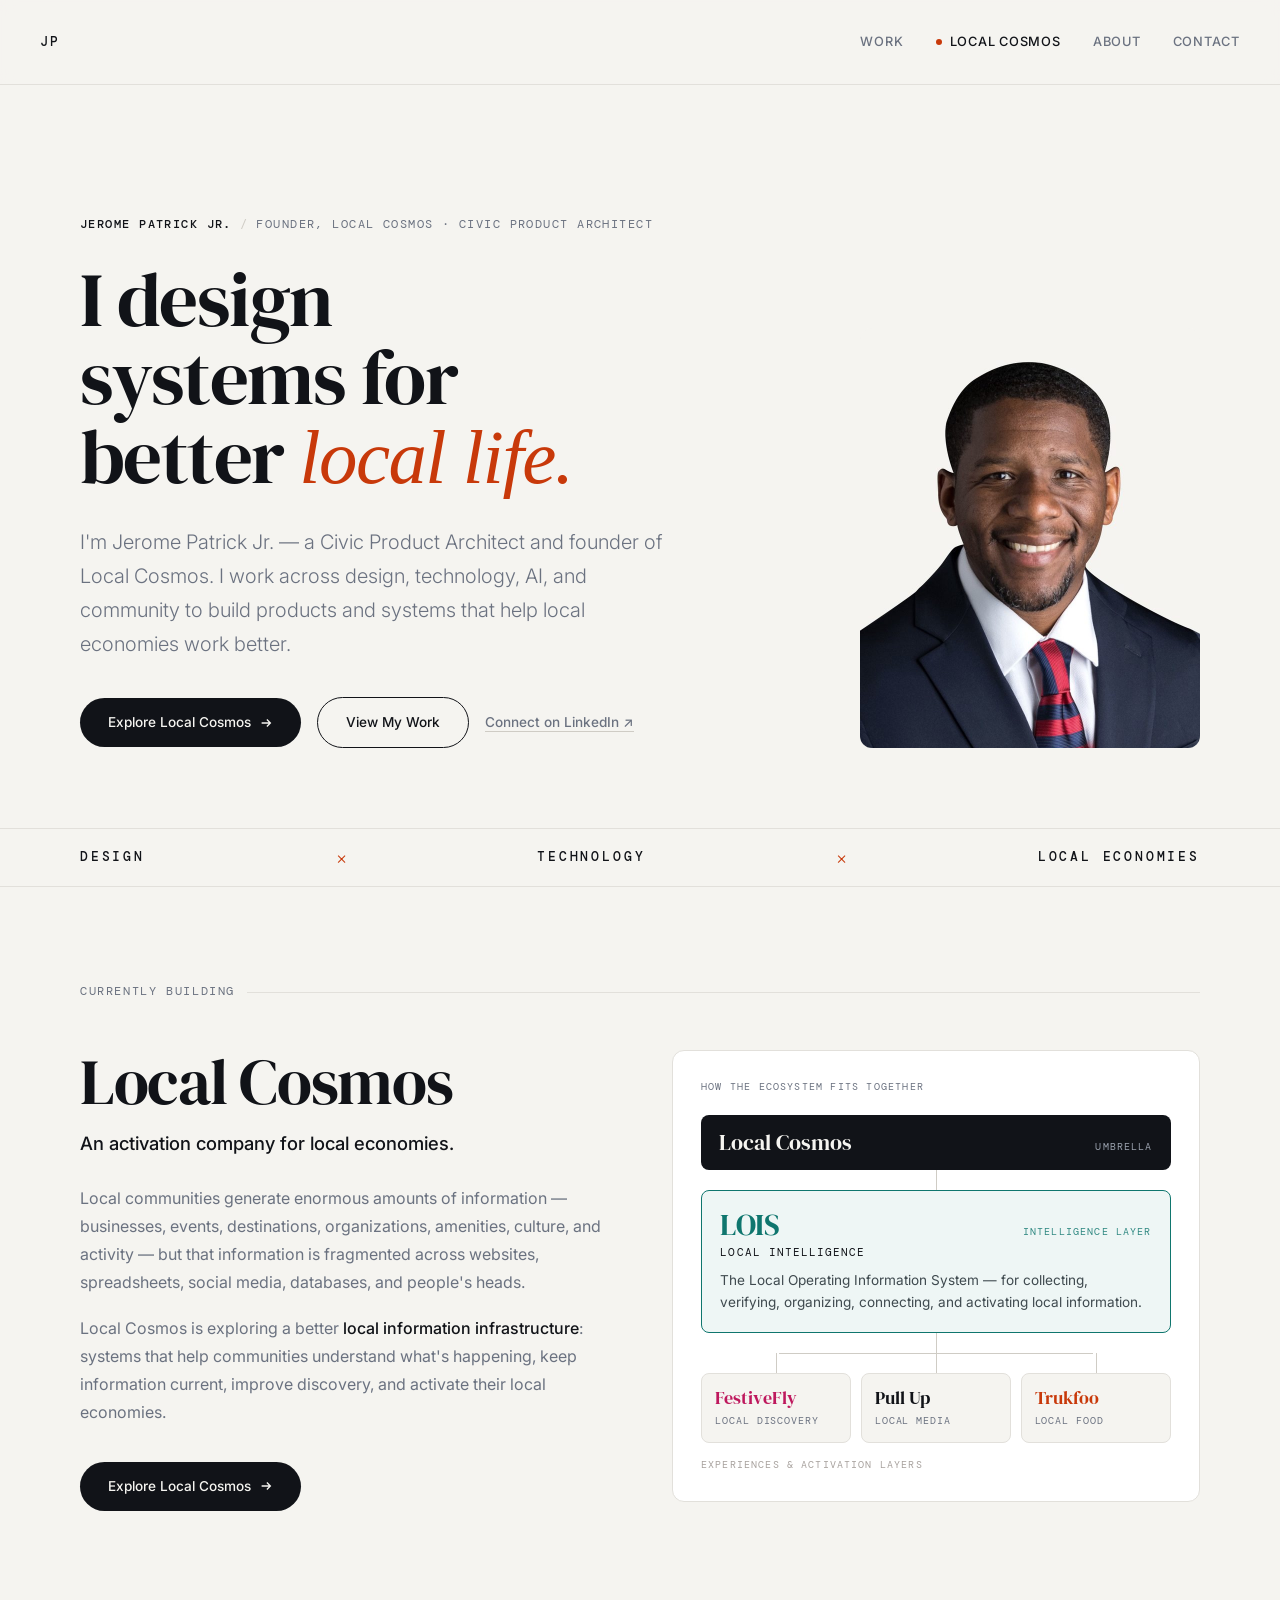
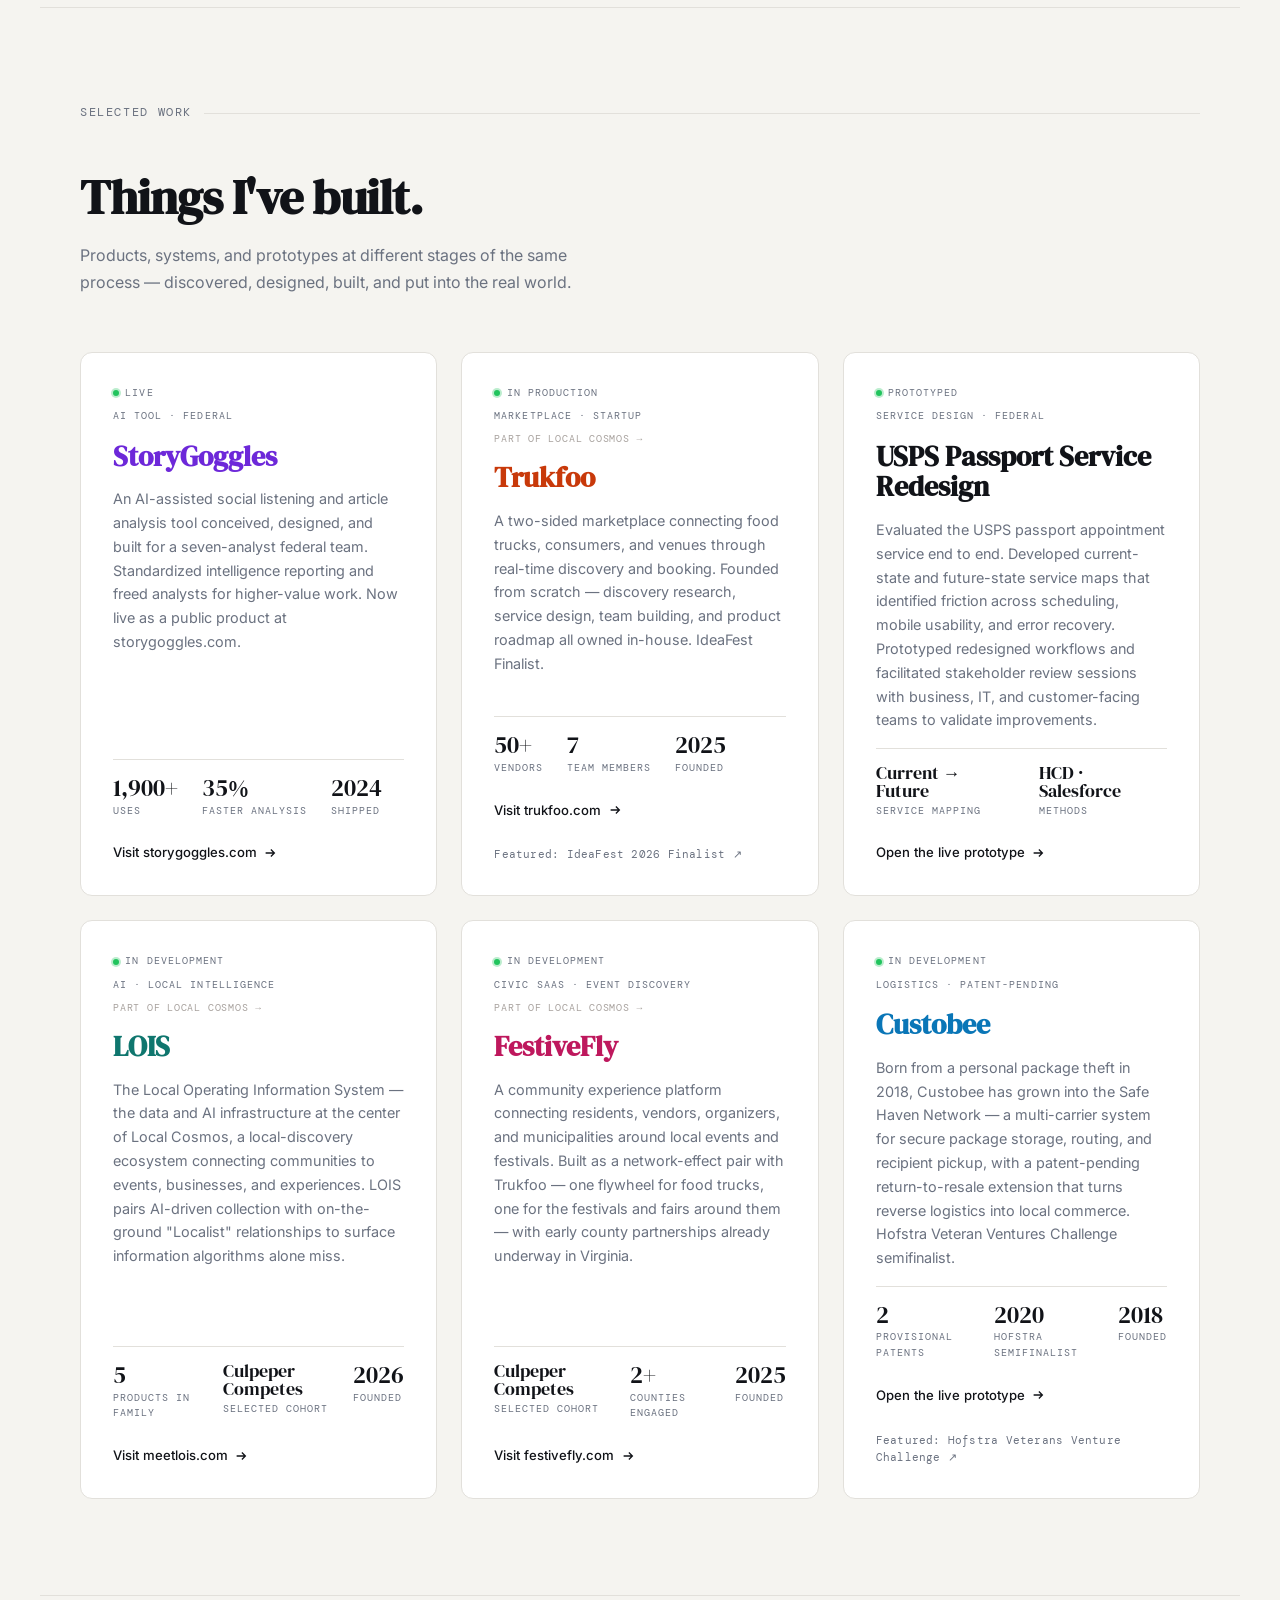
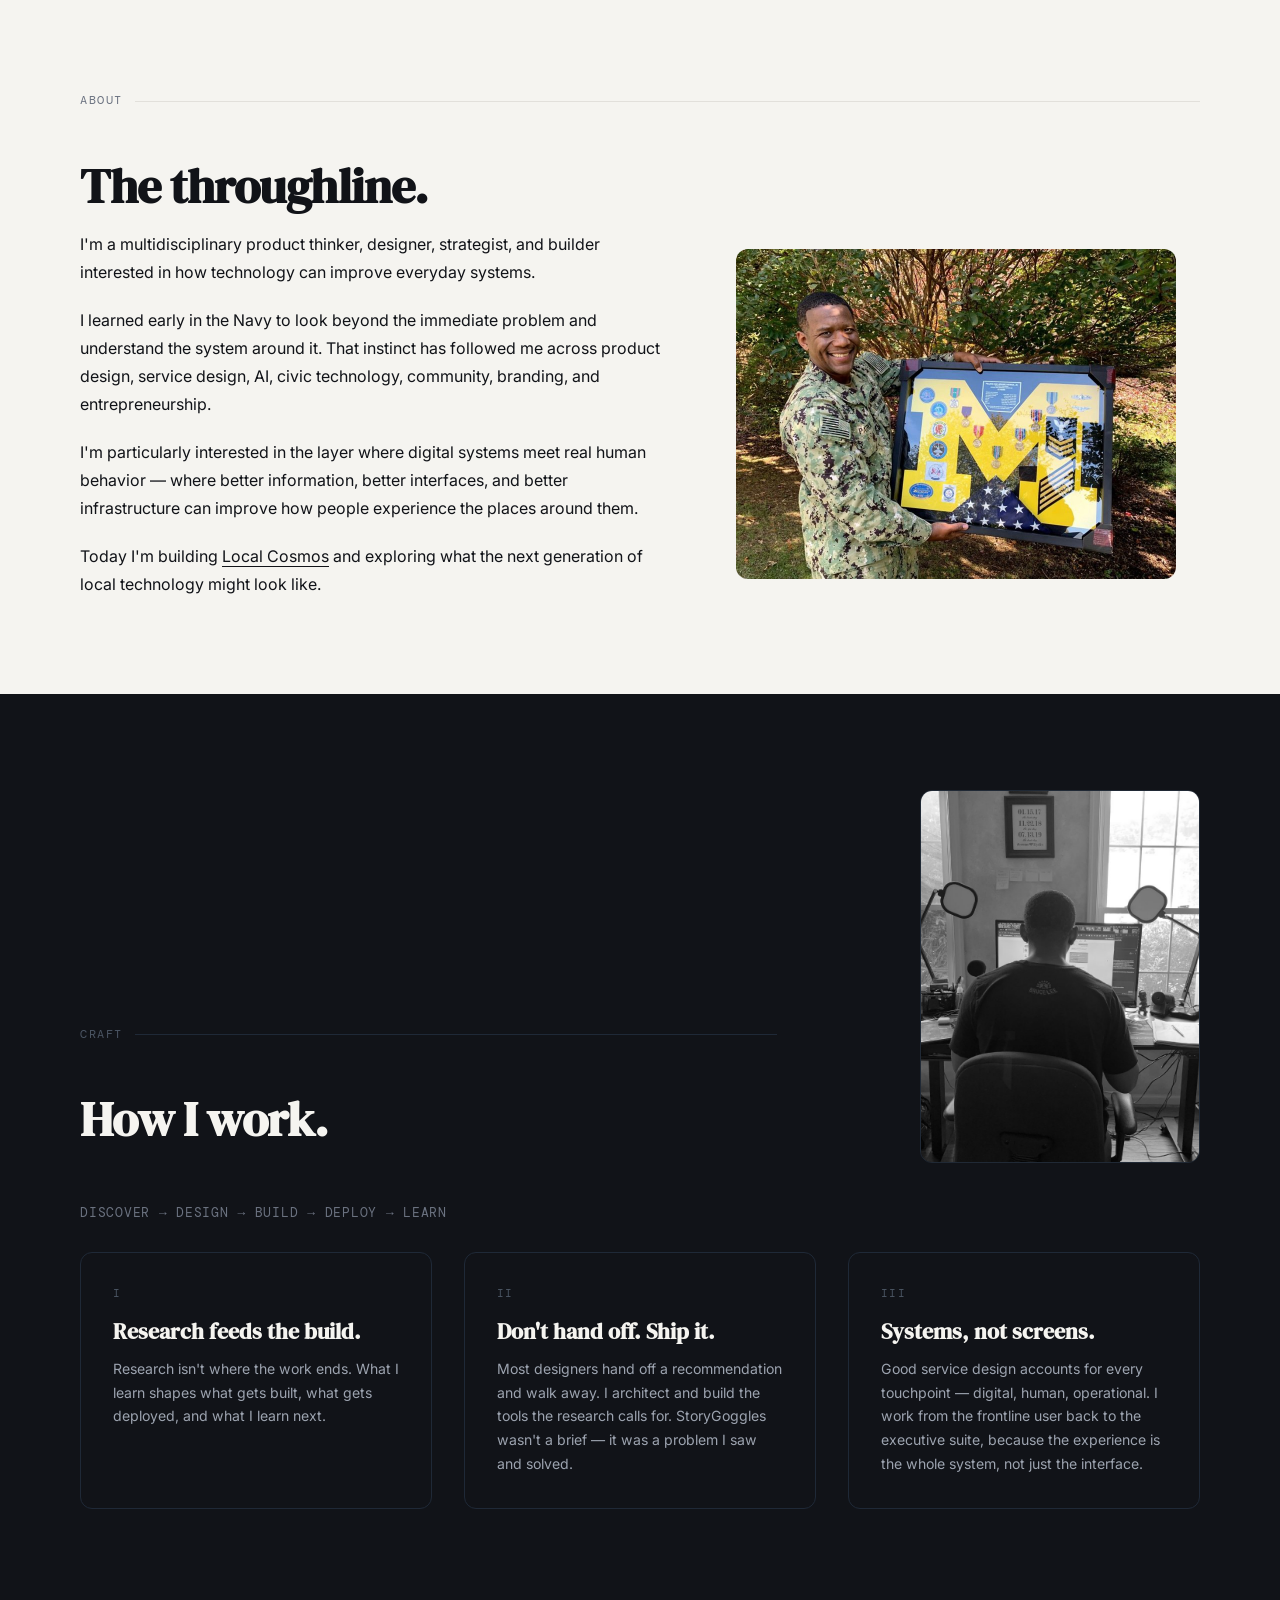
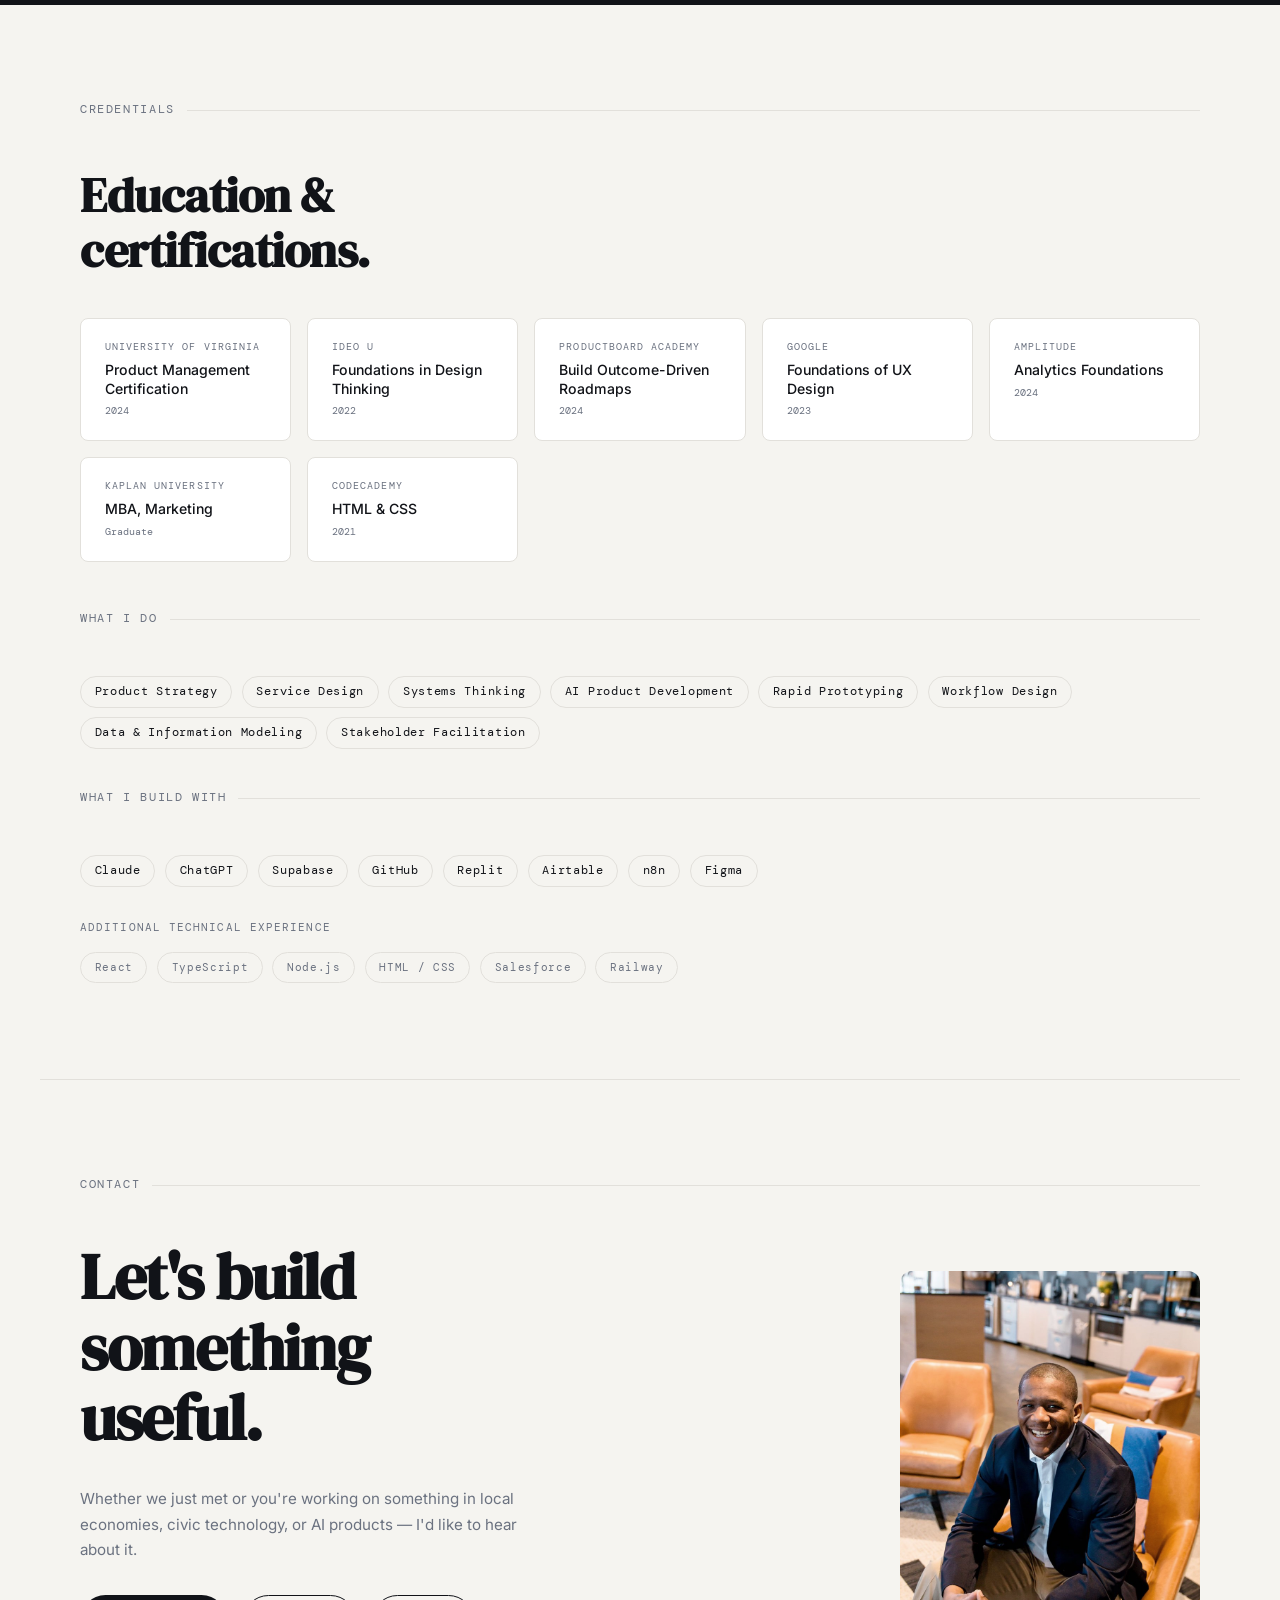
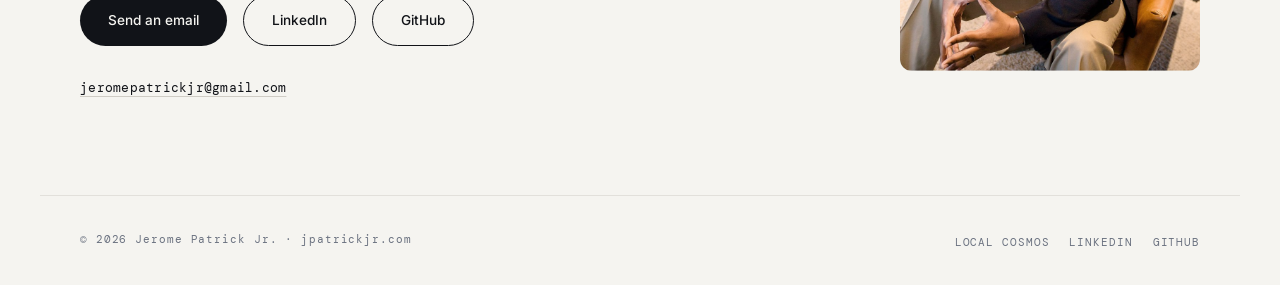
==== commit abfe8ec3: "Add files via upload" ====
--- a/index.html
+++ b/index.html
@@ -3,27 +3,28 @@
 <head>
   <meta charset="UTF-8" />
   <meta name="viewport" content="width=device-width, initial-scale=1.0" />
-  <title>Local Cosmos — Infrastructure for Thriving Local Economies</title>
-  <meta name="description" content="Local Cosmos is an activation company for local economies, founded by Jerome Patrick Jr. — exploring local information infrastructure that helps communities understand what's happening, keep information current, and activate their local economies." />
-  <link rel="canonical" href="https://jpatrickjr.com/local-cosmos/" />
+  <title>Jerome Patrick Jr. — Civic Product Architect &amp; Founder of Local Cosmos</title>
+  <meta name="description" content="Jerome Patrick Jr. is a Civic Product Architect working across design, technology, AI, and local economies. Founder of Local Cosmos." />
+  <link rel="canonical" href="https://jpatrickjr.com/" />
   <meta name="theme-color" content="#F5F4F0" />
   <meta property="og:type" content="website" />
   <meta property="og:site_name" content="Jerome Patrick Jr." />
-  <meta property="og:url" content="https://jpatrickjr.com/local-cosmos/" />
-  <meta property="og:title" content="Local Cosmos — Infrastructure for Thriving Local Economies" />
-  <meta property="og:description" content="An activation company for local economies. Local Cosmos is exploring local information infrastructure — and LOIS, the intelligence layer behind it." />
-  <meta property="og:image" content="https://jpatrickjr.com/Assets/og-local-cosmos.jpg" />
+  <meta property="og:url" content="https://jpatrickjr.com/" />
+  <meta property="og:title" content="Jerome Patrick Jr. — Civic Product Architect &amp; Founder of Local Cosmos" />
+  <meta property="og:description" content="Jerome Patrick Jr. is a Civic Product Architect working across design, technology, AI, and local economies. Founder of Local Cosmos." />
+  <meta property="og:image" content="https://jpatrickjr.com/Assets/og-home.jpg" />
   <meta property="og:image:width" content="1200" />
   <meta property="og:image:height" content="630" />
-  <meta property="og:image:alt" content="Local Cosmos — Infrastructure for thriving local economies" />
+  <meta property="og:image:alt" content="Jerome Patrick Jr. — Design × Technology × Local Economies" />
   <meta name="twitter:card" content="summary_large_image" />
-  <meta name="twitter:title" content="Local Cosmos — Infrastructure for Thriving Local Economies" />
-  <meta name="twitter:description" content="An activation company for local economies, founded by Jerome Patrick Jr." />
-  <meta name="twitter:image" content="https://jpatrickjr.com/Assets/og-local-cosmos.jpg" />
+  <meta name="twitter:title" content="Jerome Patrick Jr. — Civic Product Architect &amp; Founder of Local Cosmos" />
+  <meta name="twitter:description" content="Civic Product Architect working across design, technology, AI, and local economies. Founder of Local Cosmos." />
+  <meta name="twitter:image" content="https://jpatrickjr.com/Assets/og-home.jpg" />
   <link rel="preconnect" href="https://fonts.googleapis.com" />
   <link rel="preconnect" href="https://fonts.gstatic.com" crossorigin />
   <link href="https://fonts.googleapis.com/css2?family=DM+Serif+Display:ital@0;1&family=Inter:wght@300;400;500;600&family=DM+Mono:wght@400;500&display=swap" rel="stylesheet" />
-  <link rel="stylesheet" href="../styles.css" />
+  <link rel="preload" as="image" href="Assets/jp-hero.jpg" />
+  <link rel="stylesheet" href="styles.css" />
 </head>
 <body>
 
@@ -31,14 +32,15 @@
 
   <!-- NAV -->
   <nav aria-label="Primary">
-    <a class="nav-mark" href="../">JP</a>
+    <a class="nav-mark" href="./">JP</a>
     <div class="nav-right">
+      <a class="nav-lc-mobile" href="local-cosmos/">Local Cosmos</a>
       <button class="nav-toggle" type="button" aria-expanded="false" aria-controls="nav-links">Menu</button>
       <ul class="nav-links" id="nav-links">
-        <li><a href="../#work">Work</a></li>
-        <li><a href="./" class="nav-lc" aria-current="page">Local Cosmos</a></li>
-        <li><a href="../#about">About</a></li>
-        <li><a href="#talk">Contact</a></li>
+        <li><a href="#work">Work</a></li>
+        <li><a href="local-cosmos/" class="nav-lc">Local Cosmos</a></li>
+        <li><a href="#about">About</a></li>
+        <li><a href="#contact">Contact</a></li>
       </ul>
     </div>
   </nav>
@@ -46,165 +48,72 @@
   <main id="main">
 
   <!-- HERO -->
-  <header class="lc-hero">
-    <p class="lc-mark">Local Cosmos</p>
-    <h1 class="lc-headline">Infrastructure for thriving <em>local economies.</em></h1>
-    <p class="lc-lede">
-      <strong>An activation company for local economies.</strong>
-      Local Cosmos helps communities understand what's actually happening in their place —
-      the businesses, events, destinations, and people — and keep that picture current, so
-      more of it can be discovered, supported, and put to work.
-    </p>
-    <div class="hero-cta">
-      <a href="#talk" class="btn-primary">
-        Let's Talk
-        <svg viewBox="0 0 16 16" fill="none" stroke="currentColor" stroke-width="1.5" aria-hidden="true"><path d="M3 8h10M9 4l4 4-4 4"/></svg>
-      </a>
-      <a href="#lois" class="text-link">Meet LOIS ↓</a>
-    </div>
-  </header>
-
-  <div class="signal" aria-hidden="true">
-    <p class="signal-inner">
+  <div style="max-width:1200px;margin:0 auto;">
+    <header class="hero">
+      <div class="hero-content">
+        <img class="hero-avatar" src="Assets/jp-hero.jpg" alt="" width="72" height="72" />
+        <p class="hero-identity">
+          <strong>Jerome Patrick Jr.</strong><span class="sep">/</span><span class="id-role">Founder, Local Cosmos</span><span class="id-dot"> · </span><span class="id-role">Civic Product Architect</span>
+        </p>
+        <h1 class="hero-headline">I design systems for better <em>local life.</em></h1>
+        <p class="hero-thesis v2">
+          I'm Jerome Patrick Jr. — a Civic Product Architect and founder of Local Cosmos.
+          I work across design, technology, AI, and community to build products and systems
+          that help local economies work better.
+        </p>
+        <div class="hero-cta">
+          <a href="local-cosmos/" class="btn-primary">
+            Explore Local Cosmos
+            <svg viewBox="0 0 16 16" fill="none" stroke="currentColor" stroke-width="1.5" aria-hidden="true"><path d="M3 8h10M9 4l4 4-4 4"/></svg>
+          </a>
+          <a href="#work" class="btn-secondary">View My Work</a>
+          <a href="https://linkedin.com/in/jeromepatrickjr" target="_blank" rel="noopener" class="text-link">Connect on LinkedIn ↗</a>
+        </div>
+      </div>
+      <div class="hero-photo-wrap">
+        <img
+          class="hero-photo"
+          src="Assets/jp-hero.jpg"
+          alt="Portrait of Jerome Patrick Jr."
+          width="340" height="420"
+          fetchpriority="high"
+        />
+      </div>
+    </header>
+  </div>
+
+  <!-- SIGNAL -->
+  <div class="signal" role="note" aria-label="Design, Technology, Local Economies">
+    <p class="signal-inner" aria-hidden="true">
       <span>Design</span><span class="signal-x">×</span><span>Technology</span><span class="signal-x">×</span><span>Local Economies</span>
     </p>
   </div>
 
-  <!-- PROBLEM -->
-  <section id="problem" aria-labelledby="problem-title">
-    <p class="section-label">The Problem</p>
-    <div class="lc-two">
+  <!-- CURRENTLY BUILDING -->
+  <section id="building" aria-labelledby="building-title">
+    <p class="section-label">Currently Building</p>
+    <div class="building-grid">
       <div>
-        <h2 class="section-heading" id="problem-title">Local is fragmented.</h2>
-        <div class="lc-prose">
+        <h2 class="building-name" id="building-title">Local Cosmos</h2>
+        <p class="building-descriptor">An activation company for local economies.</p>
+        <div class="building-body">
           <p>
-            Local information is distributed across tourism websites, business directories,
-            event calendars, spreadsheets, social networks, GIS systems, registration platforms,
-            internal databases, and institutional knowledge.
+            Local communities generate enormous amounts of information — businesses, events,
+            destinations, organizations, amenities, culture, and activity — but that information
+            is fragmented across websites, spreadsheets, social media, databases, and people's heads.
           </p>
           <p>
-            When something changes, organizations frequently discover it <strong>manually</strong> —
-            if they discover it at all.
+            Local Cosmos is exploring a better <strong>local information infrastructure</strong>:
+            systems that help communities understand what's happening, keep information current,
+            improve discovery, and activate their local economies.
           </p>
         </div>
-      </div>
-      <div>
-        <ul class="fragments" aria-label="Where local information lives today">
-          <li class="fragment">Tourism websites</li>
-          <li class="fragment">Business directories</li>
-          <li class="fragment">Event calendars</li>
-          <li class="fragment">Spreadsheets</li>
-          <li class="fragment">Social networks</li>
-          <li class="fragment">GIS systems</li>
-          <li class="fragment">Registration platforms</li>
-          <li class="fragment">Internal databases</li>
-          <li class="fragment">People's heads</li>
-        </ul>
-        <div class="changes" aria-label="Examples of changes that go unnoticed">
-          <p class="change"><span>A business closes</span><span>Caught manually</span></p>
-          <p class="change"><span>Hours change</span><span>Caught manually</span></p>
-          <p class="change"><span>Ownership changes</span><span>Caught manually</span></p>
-          <p class="change"><span>An event moves</span><span>Caught manually</span></p>
-          <p class="change"><span>A new destination appears</span><span>Caught manually</span></p>
-        </div>
-      </div>
-    </div>
-
-    <div class="reality">
-      <p class="reality-label">The challenge isn't simply storing local information.</p>
-      <p class="reality-statement">The challenge is knowing when <em>reality changed.</em></p>
-    </div>
-  </section>
-
-  <!-- THESIS -->
-  <div class="craft-bg" id="thesis">
-    <div class="craft-inner">
-      <p class="section-label">The Thesis</p>
-      <h2 class="thesis-statement">Local information should behave like infrastructure.</h2>
-      <p class="thesis-body">
-        Roads, water, and power are maintained continuously because a place depends on them.
-        Communities need the same for what they know about themselves —
-        <strong>a continuously improving understanding</strong> of their businesses, places,
-        events, organizations, culture, activity, and relationships.
-      </p>
-      <p class="thesis-body">Local Cosmos is being designed around that idea.</p>
-      <ul class="thesis-list" aria-label="What a community needs to understand">
-        <li>Businesses</li><li>Places</li><li>Events</li><li>Organizations</li>
-        <li>Culture</li><li>Activity</li><li>Relationships</li>
-      </ul>
-    </div>
-  </div>
-
-  <!-- LOIS -->
-  <section id="lois" aria-labelledby="lois-title">
-    <p class="section-label">Meet LOIS</p>
-    <div class="lois-head">
-      <div>
-        <h2 class="lois-name" id="lois-title">LOIS</h2>
-        <p class="lois-expansion">Local Operating Information System</p>
-        <p class="status-chip"><span class="status-dot"></span> In active development</p>
-      </div>
-      <div class="lc-prose">
-        <p>
-          <strong>LOIS is the intelligence layer behind Local Cosmos.</strong>
-          It's being designed to help communities detect changes, verify information,
-          maintain trusted local records, understand relationships, and activate that
-          information across local experiences.
-        </p>
-        <p>
-          <a href="https://meetlois.com" target="_blank" rel="noopener" class="text-link" style="min-height:auto;">Visit meetlois.com ↗</a>
-        </p>
-      </div>
-    </div>
-
-    <ol class="flow" aria-label="How LOIS is designed to work">
-      <li class="flow-step">
-        <p class="flow-num">01</p>
-        <p class="flow-verb">Detect</p>
-        <p class="flow-desc">Notice when something in a community changes — a new business, new hours, an event that moved.</p>
-      </li>
-      <li class="flow-step">
-        <p class="flow-num">02</p>
-        <p class="flow-verb">Verify</p>
-        <p class="flow-desc">Confirm what's true with sources and local people, and keep track of where each fact came from.</p>
-      </li>
-      <li class="flow-step">
-        <p class="flow-num">03</p>
-        <p class="flow-verb">Organize</p>
-        <p class="flow-desc">Maintain trusted, structured records of businesses, places, events, and organizations.</p>
-      </li>
-      <li class="flow-step">
-        <p class="flow-num">04</p>
-        <p class="flow-verb">Connect</p>
-        <p class="flow-desc">Understand relationships — who organizes what, where it happens, and who's involved.</p>
-      </li>
-      <li class="flow-step">
-        <p class="flow-num">05</p>
-        <p class="flow-verb">Activate</p>
-        <p class="flow-desc">Put current information to work across discovery, media, and local experiences.</p>
-      </li>
-    </ol>
-    <p class="flow-note">The model LOIS is being built around. Capabilities are in development and being tested in the field.</p>
-  </section>
-
-  <hr class="full-rule" />
-
-  <!-- ECOSYSTEM -->
-  <section id="ecosystem" aria-labelledby="eco-title">
-    <p class="section-label">The Ecosystem</p>
-    <div class="eco-wrap">
-      <div>
-        <h2 class="section-heading" id="eco-title">One system, several ways in.</h2>
-        <div class="lc-prose">
-          <p>
-            Local Cosmos is the umbrella. LOIS is the shared intelligence underneath.
-            On top sit the experiences where that information meets people:
-          </p>
-          <p><a href="https://festivefly.com" target="_blank" rel="noopener" style="color:var(--ink);font-weight:500;text-underline-offset:4px;">FestiveFly</a> — a local discovery experience centered on events, places, businesses, and community activity.</p>
-          <p><a href="https://pullupguide.com" target="_blank" rel="noopener" style="color:var(--ink);font-weight:500;text-underline-offset:4px;">Pull Up</a> — a curated local discovery and media layer helping people find things worth doing in their communities.</p>
-          <p><a href="https://www.trukfoo.com" target="_blank" rel="noopener" style="color:var(--ink);font-weight:500;text-underline-offset:4px;">Trukfoo</a> — a platform focused on food trucks, mobile food, and local food discovery.</p>
-        </div>
-      </div>
+        <a href="local-cosmos/" class="btn-primary">
+          Explore Local Cosmos
+          <svg viewBox="0 0 16 16" fill="none" stroke="currentColor" stroke-width="1.5" aria-hidden="true"><path d="M3 8h10M9 4l4 4-4 4"/></svg>
+        </a>
+      </div>
+
       <figure class="eco">
         <figcaption class="eco-caption">How the ecosystem fits together</figcaption>
         <div class="eco-umbrella">
@@ -233,115 +142,436 @@
 
   <hr class="full-rule" />
 
-  <!-- AUDIENCE -->
-  <section id="who" aria-labelledby="who-title">
-    <p class="section-label">Who It's For</p>
-    <h2 class="section-heading" id="who-title">Built for the organizations<br />that steward a place.</h2>
-    <div class="audience" style="margin-top:2.5rem;">
-      <ol class="audience-list">
-        <li><span>01</span>Economic Development Organizations</li>
-        <li><span>02</span>Tourism &amp; Destination Marketing Organizations</li>
-        <li><span>03</span>Main Street Organizations</li>
-        <li><span>04</span>Business Improvement Districts</li>
-        <li><span>05</span>Municipalities</li>
-        <li><span>06</span>Downtown Organizations</li>
-      </ol>
-      <div>
-        <p class="subsection-label" style="margin-bottom:1rem;">Also serving</p>
-        <ul class="audience-secondary">
-          <li>Local businesses</li>
-          <li>Event organizers</li>
-          <li>Community organizations</li>
-          <li>Residents and visitors</li>
-        </ul>
-        <p class="audience-note">
-          When the organizations responsible for a place have better information,
-          everyone who lives in, works in, or visits it benefits.
-        </p>
-      </div>
+  <!-- WORK -->
+  <section id="work">
+    <p class="section-label">Selected Work</p>
+    <h2 class="section-heading">Things I've built.</h2>
+    <p class="work-intro">
+      Products, systems, and prototypes at different stages of the same process —
+      discovered, designed, built, and put into the real world.
+    </p>
+
+    <div class="projects-grid">
+
+      <!-- StoryGoggles -->
+      <div class="project-card">
+        <div class="card-top">
+          <span class="card-status"><span class="status-dot"></span> Live</span>
+          <span class="card-type">AI Tool · Federal</span>
+        </div>
+        <h3 class="card-name grape">StoryGoggles</h3>
+        <p class="card-desc">
+          An AI-assisted social listening and article analysis tool conceived, designed,
+          and built for a seven-analyst federal team. Standardized intelligence reporting
+          and freed analysts for higher-value work. Now live as a public product at storygoggles.com.
+        </p>
+        <div class="card-stats">
+          <div class="stat">
+            <span class="stat-number">1,900+</span>
+            <span class="stat-label">Uses</span>
+          </div>
+          <div class="stat">
+            <span class="stat-number">35%</span>
+            <span class="stat-label">Faster analysis</span>
+          </div>
+          <div class="stat">
+            <span class="stat-number">2024</span>
+            <span class="stat-label">Shipped</span>
+          </div>
+        </div>
+        <a href="https://story-goggles--jeromepatrickjr.replit.app/" target="_blank" rel="noopener" class="card-link">
+          Visit storygoggles.com
+          <svg viewBox="0 0 16 16" fill="none" stroke="currentColor" stroke-width="1.5">
+            <path d="M3 8h10M9 4l4 4-4 4"/>
+          </svg>
+        </a>
+      </div>
+
+      <!-- Trukfoo -->
+      <div class="project-card">
+        <div class="card-top">
+          <span class="card-status"><span class="status-dot"></span> In Production</span>
+          <span class="card-type">Marketplace · Startup</span>
+          <a href="local-cosmos/" class="local-cosmos-tag">Part of Local Cosmos →</a>
+        </div>
+        <h3 class="card-name rust">Trukfoo</h3>
+        <p class="card-desc">
+          A two-sided marketplace connecting food trucks, consumers, and venues through
+          real-time discovery and booking. Founded from scratch — discovery research,
+          service design, team building, and product roadmap all owned in-house.
+          IdeaFest Finalist.
+        </p>
+        <div class="card-stats">
+          <div class="stat">
+            <span class="stat-number">50+</span>
+            <span class="stat-label">Vendors</span>
+          </div>
+          <div class="stat">
+            <span class="stat-number">7</span>
+            <span class="stat-label">Team members</span>
+          </div>
+          <div class="stat">
+            <span class="stat-number">2025</span>
+            <span class="stat-label">Founded</span>
+          </div>
+        </div>
+        <a href="https://www.trukfoo.com" target="_blank" rel="noopener" class="card-link">
+          Visit trukfoo.com
+          <svg viewBox="0 0 16 16" fill="none" stroke="currentColor" stroke-width="1.5">
+            <path d="M3 8h10M9 4l4 4-4 4"/>
+          </svg>
+        </a>
+        <a href="https://www.thelaunchplace.org/ideafest" target="_blank" rel="noopener" class="card-source-link">
+          Featured: IdeaFest 2026 Finalist ↗
+        </a>
+      </div>
+
+      <!-- USPS Passport -->
+      <div class="project-card">
+        <div class="card-top">
+          <span class="card-status"><span class="status-dot"></span> Prototyped</span>
+          <span class="card-type">Service Design · Federal</span>
+        </div>
+        <h3 class="card-name">USPS Passport Service Redesign</h3>
+        <p class="card-desc">
+          Evaluated the USPS passport appointment service end to end. Developed current-state
+          and future-state service maps that identified friction across scheduling, mobile usability,
+          and error recovery. Prototyped redesigned workflows and facilitated stakeholder review
+          sessions with business, IT, and customer-facing teams to validate improvements.
+        </p>
+        <div class="card-stats">
+          <div class="stat">
+            <span class="stat-number" style="font-size:1.1rem;">Current → Future</span>
+            <span class="stat-label">Service Mapping</span>
+          </div>
+          <div class="stat">
+            <span class="stat-number" style="font-size:1.1rem;">HCD · Salesforce</span>
+            <span class="stat-label">Methods</span>
+          </div>
+        </div>
+        <a href="https://chat-check-78201000.figma.site" target="_blank" rel="noopener" class="card-link">
+          Open the live prototype
+          <svg viewBox="0 0 16 16" fill="none" stroke="currentColor" stroke-width="1.5">
+            <path d="M3 8h10M9 4l4 4-4 4"/>
+          </svg>
+        </a>
+      </div>
+
+<!-- LOIS -->
+      <div class="project-card">
+        <div class="card-top">
+          <span class="card-status"><span class="status-dot"></span> In Development</span>
+          <span class="card-type">AI · Local Intelligence</span>
+          <a href="local-cosmos/" class="local-cosmos-tag">Part of Local Cosmos →</a>
+        </div>
+        <h3 class="card-name teal">LOIS</h3>
+        <p class="card-desc">
+          The Local Operating Information System — the data and AI infrastructure at the
+          center of Local Cosmos, a local-discovery ecosystem connecting communities to
+          events, businesses, and experiences. LOIS pairs AI-driven collection with
+          on-the-ground "Localist" relationships to surface information algorithms alone miss.
+        </p>
+        <div class="card-stats">
+          <div class="stat">
+            <span class="stat-number">5</span>
+            <span class="stat-label">Products in family</span>
+          </div>
+          <div class="stat">
+            <span class="stat-number" style="font-size:1.1rem;">Culpeper Competes</span>
+            <span class="stat-label">Selected Cohort</span>
+          </div>
+          <div class="stat">
+            <span class="stat-number">2026</span>
+            <span class="stat-label">Founded</span>
+          </div>
+        </div>
+        <a href="https://meetlois.com" target="_blank" rel="noopener" class="card-link">
+          Visit meetlois.com
+          <svg viewBox="0 0 16 16" fill="none" stroke="currentColor" stroke-width="1.5">
+            <path d="M3 8h10M9 4l4 4-4 4"/>
+          </svg>
+        </a>
+      </div>
+
+      <!-- FestiveFly -->
+      <div class="project-card">
+        <div class="card-top">
+          <span class="card-status"><span class="status-dot"></span> In Development</span>
+          <span class="card-type">Civic SaaS · Event Discovery</span>
+          <a href="local-cosmos/" class="local-cosmos-tag">Part of Local Cosmos →</a>
+        </div>
+        <h3 class="card-name coral">FestiveFly</h3>
+        <p class="card-desc">
+          A community experience platform connecting residents, vendors, organizers, and
+          municipalities around local events and festivals. Built as a network-effect pair
+          with Trukfoo — one flywheel for food trucks, one for the festivals and fairs
+          around them — with early county partnerships already underway in Virginia.
+        </p>
+        <div class="card-stats">
+          <div class="stat">
+            <span class="stat-number" style="font-size:1.1rem;">Culpeper Competes</span>
+            <span class="stat-label">Selected Cohort</span>
+          </div>
+          <div class="stat">
+            <span class="stat-number">2+</span>
+            <span class="stat-label">Counties engaged</span>
+          </div>
+          <div class="stat">
+            <span class="stat-number">2025</span>
+            <span class="stat-label">Founded</span>
+          </div>
+        </div>
+        <a href="https://festivefly.com" target="_blank" rel="noopener" class="card-link">
+          Visit festivefly.com
+          <svg viewBox="0 0 16 16" fill="none" stroke="currentColor" stroke-width="1.5">
+            <path d="M3 8h10M9 4l4 4-4 4"/>
+          </svg>
+        </a>
+      </div>
+
+      <!-- Custobee -->
+      <div class="project-card">
+        <div class="card-top">
+          <span class="card-status"><span class="status-dot"></span> In Development</span>
+          <span class="card-type">Logistics · Patent-Pending</span>
+        </div>
+        <h3 class="card-name amber">Custobee</h3>
+        <p class="card-desc">
+          Born from a personal package theft in 2018, Custobee has grown into the Safe Haven
+          Network — a multi-carrier system for secure package storage, routing, and recipient
+          pickup, with a patent-pending return-to-resale extension that turns reverse
+          logistics into local commerce. Hofstra Veteran Ventures Challenge semifinalist.
+        </p>
+        <div class="card-stats">
+          <div class="stat">
+            <span class="stat-number">2</span>
+            <span class="stat-label">Provisional patents</span>
+          </div>
+          <div class="stat">
+            <span class="stat-number">2020</span>
+            <span class="stat-label">Hofstra semifinalist</span>
+          </div>
+          <div class="stat">
+            <span class="stat-number">2018</span>
+            <span class="stat-label">Founded</span>
+          </div>
+        </div>
+        <a href="https://www.figma.com/proto/EGLJyu5QvZWKGARqYnJpxQ/CustoBee?node-id=277-3310&starting-point-node-id=277%3A3310" target="_blank" rel="noopener" class="card-link">
+          Open the live prototype
+          <svg viewBox="0 0 16 16" fill="none" stroke="currentColor" stroke-width="1.5">
+            <path d="M3 8h10M9 4l4 4-4 4"/>
+          </svg>
+        </a>
+        <a href="https://www.hofstra.edu/entrepreneurship/veterans-venture-challenge.html" target="_blank" rel="noopener" class="card-source-link">
+          Featured: Hofstra Veterans Venture Challenge ↗
+        </a>
+      </div>
+
+      
     </div>
   </section>
 
   <hr class="full-rule" />
 
-  <!-- GROUND -->
-  <section id="ground" aria-labelledby="ground-title">
-    <p class="section-label">Field Research</p>
-    <div class="ground">
-      <div>
-        <img src="../Assets/jp-at-work.jpg" alt="Jerome Patrick Jr. at work" class="ground-photo" width="732" height="958" loading="lazy" decoding="async" />
-      </div>
-      <div>
-        <h2 class="section-heading" id="ground-title">Built close to the ground.</h2>
-        <div class="lc-prose">
-          <p>
-            Local Cosmos is currently being shaped through conversations, field research,
-            and early pilot exploration with local businesses and community stakeholders in Virginia.
+  <!-- ABOUT -->
+  <section id="about">
+    <p class="section-label">About</p>
+    <h2 class="section-heading">The throughline.</h2>
+    <div class="about-grid">
+      <div class="about-body">
+        <p>
+          I'm a multidisciplinary product thinker, designer, strategist, and builder
+          interested in how technology can improve everyday systems.
+        </p>
+        <p>
+          I learned early in the Navy to look beyond the immediate problem and understand
+          the system around it. That instinct has followed me across product design,
+          service design, AI, civic technology, community, branding, and entrepreneurship.
+        </p>
+        <p>
+          I'm particularly interested in the layer where digital systems meet real human
+          behavior — where better information, better interfaces, and better infrastructure
+          can improve how people experience the places around them.
+        </p>
+        <p>
+          Today I'm building <a href="local-cosmos/" style="color:inherit;text-underline-offset:4px;">Local Cosmos</a>
+          and exploring what the next generation of local technology might look like.
+        </p>
+      </div>
+      <div class="about-photo-wrap">
+        <img src="Assets/jp-navy.jpg" alt="Jerome Patrick holding his Navy retirement shadow box, 22 years of service" class="about-photo" width="880" height="660" loading="lazy" decoding="async" />
+      </div>
+    </div>
+  </section>
+
+  <!-- CRAFT -->
+  <div class="craft-bg" id="craft">
+    <div class="craft-inner">
+      <div class="craft-header">
+        <div class="craft-header-text">
+          <p class="section-label">Craft</p>
+          <h2 class="section-heading">How I work.</h2>
+        </div>
+        <div class="craft-photo-wrap">
+          <img src="Assets/jp-at-work.jpg" alt="Jerome Patrick at his desk, working" class="craft-photo" width="732" height="958" loading="lazy" decoding="async" />
+        </div>
+      </div>
+
+      <p class="operating-loop">Discover → Design → Build → Deploy → Learn</p>
+
+      <div class="principles">
+
+        <div class="principle">
+          <p class="principle-num">I</p>
+          <h3 class="principle-title">Research feeds the build.</h3>
+          <p class="principle-body">
+            Research isn't where the work ends. What I learn shapes what gets built,
+            what gets deployed, and what I learn next.
           </p>
-          <p>
-            Insights from economic development, tourism, Main Street organizations, businesses,
-            and residents are informing how LOIS and the broader Local Cosmos ecosystem develops.
+        </div>
+
+        <div class="principle">
+          <p class="principle-num">II</p>
+          <h3 class="principle-title">Don't hand off. Ship it.</h3>
+          <p class="principle-body">
+            Most designers hand off a recommendation and walk away.
+            I architect and build the tools the research calls for.
+            StoryGoggles wasn't a brief — it was a problem I saw and solved.
           </p>
         </div>
-        <p class="ground-tag"><span class="status-dot"></span> Virginia · Ongoing</p>
+
+        <div class="principle">
+          <p class="principle-num">III</p>
+          <h3 class="principle-title">Systems, not screens.</h3>
+          <p class="principle-body">
+            Good service design accounts for every touchpoint — digital, human,
+            operational. I work from the frontline user back to the executive suite,
+            because the experience is the whole system, not just the interface.
+          </p>
+        </div>
+
+      </div>
+    </div>
+  </div>
+
+  <!-- CREDENTIALS -->
+  <section id="credentials">
+    <p class="section-label">Credentials</p>
+    <h2 class="section-heading">Education &<br>certifications.</h2>
+
+    <div class="creds-grid">
+      <div class="cred-item">
+        <p class="cred-issuer">University of Virginia</p>
+        <p class="cred-name">Product Management Certification</p>
+        <p class="cred-year">2024</p>
+      </div>
+      <div class="cred-item">
+        <p class="cred-issuer">IDEO U</p>
+        <p class="cred-name">Foundations in Design Thinking</p>
+        <p class="cred-year">2022</p>
+      </div>
+      <div class="cred-item">
+        <p class="cred-issuer">Productboard Academy</p>
+        <p class="cred-name">Build Outcome-Driven Roadmaps</p>
+        <p class="cred-year">2024</p>
+      </div>
+      <div class="cred-item">
+        <p class="cred-issuer">Google</p>
+        <p class="cred-name">Foundations of UX Design</p>
+        <p class="cred-year">2023</p>
+      </div>
+      <div class="cred-item">
+        <p class="cred-issuer">Amplitude</p>
+        <p class="cred-name">Analytics Foundations</p>
+        <p class="cred-year">2024</p>
+      </div>
+      <div class="cred-item">
+        <p class="cred-issuer">Kaplan University</p>
+        <p class="cred-name">MBA, Marketing</p>
+        <p class="cred-year">Graduate</p>
+      </div>
+      <div class="cred-item">
+        <p class="cred-issuer">Codecademy</p>
+        <p class="cred-name">HTML & CSS</p>
+        <p class="cred-year">2021</p>
+      </div>
+    </div>
+
+    <div style="margin-top:3rem;">
+      <p class="section-label">What I Do</p>
+      <div class="tools-row">
+        <span class="tool-tag">Product Strategy</span>
+        <span class="tool-tag">Service Design</span>
+        <span class="tool-tag">Systems Thinking</span>
+        <span class="tool-tag">AI Product Development</span>
+        <span class="tool-tag">Rapid Prototyping</span>
+        <span class="tool-tag">Workflow Design</span>
+        <span class="tool-tag">Data & Information Modeling</span>
+        <span class="tool-tag">Stakeholder Facilitation</span>
+      </div>
+    </div>
+
+    <div style="margin-top:2.5rem;">
+      <p class="section-label">What I Build With</p>
+      <div class="tools-row">
+        <span class="tool-tag">Claude</span>
+        <span class="tool-tag">ChatGPT</span>
+        <span class="tool-tag">Supabase</span>
+        <span class="tool-tag">GitHub</span>
+        <span class="tool-tag">Replit</span>
+        <span class="tool-tag">Airtable</span>
+        <span class="tool-tag">n8n</span>
+        <span class="tool-tag">Figma</span>
+      </div>
+    </div>
+
+    <div style="margin-top:2rem;">
+      <p class="subsection-label">Additional Technical Experience</p>
+      <div class="tools-row" style="margin-top:1rem;">
+        <span class="tool-tag tool-tag-secondary">React</span>
+        <span class="tool-tag tool-tag-secondary">TypeScript</span>
+        <span class="tool-tag tool-tag-secondary">Node.js</span>
+        <span class="tool-tag tool-tag-secondary">HTML / CSS</span>
+        <span class="tool-tag tool-tag-secondary">Salesforce</span>
+        <span class="tool-tag tool-tag-secondary">Railway</span>
       </div>
     </div>
   </section>
 
-  <!-- VISION -->
-  <div class="craft-bg" id="vision">
-    <div class="craft-inner">
-      <p class="section-label">Vision</p>
-      <h2 class="vision-heading">Every community should understand itself.</h2>
-      <ul class="questions">
-        <li>What businesses are here?</li>
-        <li>What's changing?</li>
-        <li>What's happening?</li>
-        <li>What do people love?</li>
-        <li>What's missing?</li>
-        <li>Where are people gathering?</li>
-        <li>What should visitors discover?</li>
-        <li>Where can economic activity be activated?</li>
-      </ul>
-      <p class="vision-close">
-        Local Cosmos is an exploration of what becomes possible when communities
-        have better answers to those questions.
-      </p>
-      <p class="vision-statement">Better local information can create better local experiences.</p>
-    </div>
-  </div>
-
-  <!-- TALK -->
-  <section id="talk" aria-labelledby="talk-title">
-    <p class="section-label">Let's Talk</p>
+  <hr class="full-rule" />
+
+  <!-- CONTACT -->
+  <section id="contact">
+    <p class="section-label">Contact</p>
     <div class="contact-grid">
       <div class="contact-wrap">
-        <h2 class="contact-heading" id="talk-title">Let's talk.</h2>
+        <h2 class="contact-heading">Let's build something useful.</h2>
         <p class="contact-sub">
-          If you work in economic development, tourism, Main Street, or local government —
-          or you're just curious about where this is going — I'd like to hear from you.
+          Whether we just met or you're working on something in local economies,
+          civic technology, or AI products — I'd like to hear about it.
         </p>
         <div class="contact-links">
-          <a href="mailto:jeromepatrickjr@gmail.com?subject=Local%20Cosmos" class="btn-primary">Email Jerome</a>
+          <a href="mailto:jeromepatrickjr@gmail.com" class="btn-primary">Send an email</a>
           <a href="https://linkedin.com/in/jeromepatrickjr" target="_blank" rel="noopener" class="btn-secondary">LinkedIn</a>
-          <a href="../" class="btn-secondary">About Jerome</a>
-        </div>
-        <p class="contact-email"><a href="mailto:jeromepatrickjr@gmail.com?subject=Local%20Cosmos">jeromepatrickjr@gmail.com</a></p>
+          <a href="https://github.com/jpatrickjr" target="_blank" rel="noopener" class="btn-secondary">GitHub</a>
+        </div>
+        <p class="contact-email"><a href="mailto:jeromepatrickjr@gmail.com">jeromepatrickjr@gmail.com</a></p>
       </div>
       <div class="contact-photo-wrap">
-        <img src="../Assets/jp-contact.jpg" alt="Jerome Patrick Jr., founder of Local Cosmos" class="contact-photo" width="856" height="1137" loading="lazy" decoding="async" />
+        <img src="Assets/jp-contact.jpg" alt="Jerome Patrick smiling" class="contact-photo" width="856" height="1137" loading="lazy" decoding="async" />
       </div>
     </div>
   </section>
 
   </main>
 
+  <!-- FOOTER -->
   <footer>
-    <p class="footer-copy">Local Cosmos · Founded by <a href="../" style="color:inherit;">Jerome Patrick Jr.</a></p>
+    <p class="footer-copy">© 2026 Jerome Patrick Jr. · jpatrickjr.com</p>
     <ul class="footer-links">
-      <li><a href="../">Home</a></li>
-      <li><a href="https://meetlois.com" target="_blank" rel="noopener">LOIS</a></li>
+      <li><a href="local-cosmos/">Local Cosmos</a></li>
       <li><a href="https://linkedin.com/in/jeromepatrickjr" target="_blank" rel="noopener">LinkedIn</a></li>
+      <li><a href="https://github.com/jpatrickjr" target="_blank" rel="noopener">GitHub</a></li>
     </ul>
   </footer>
 
